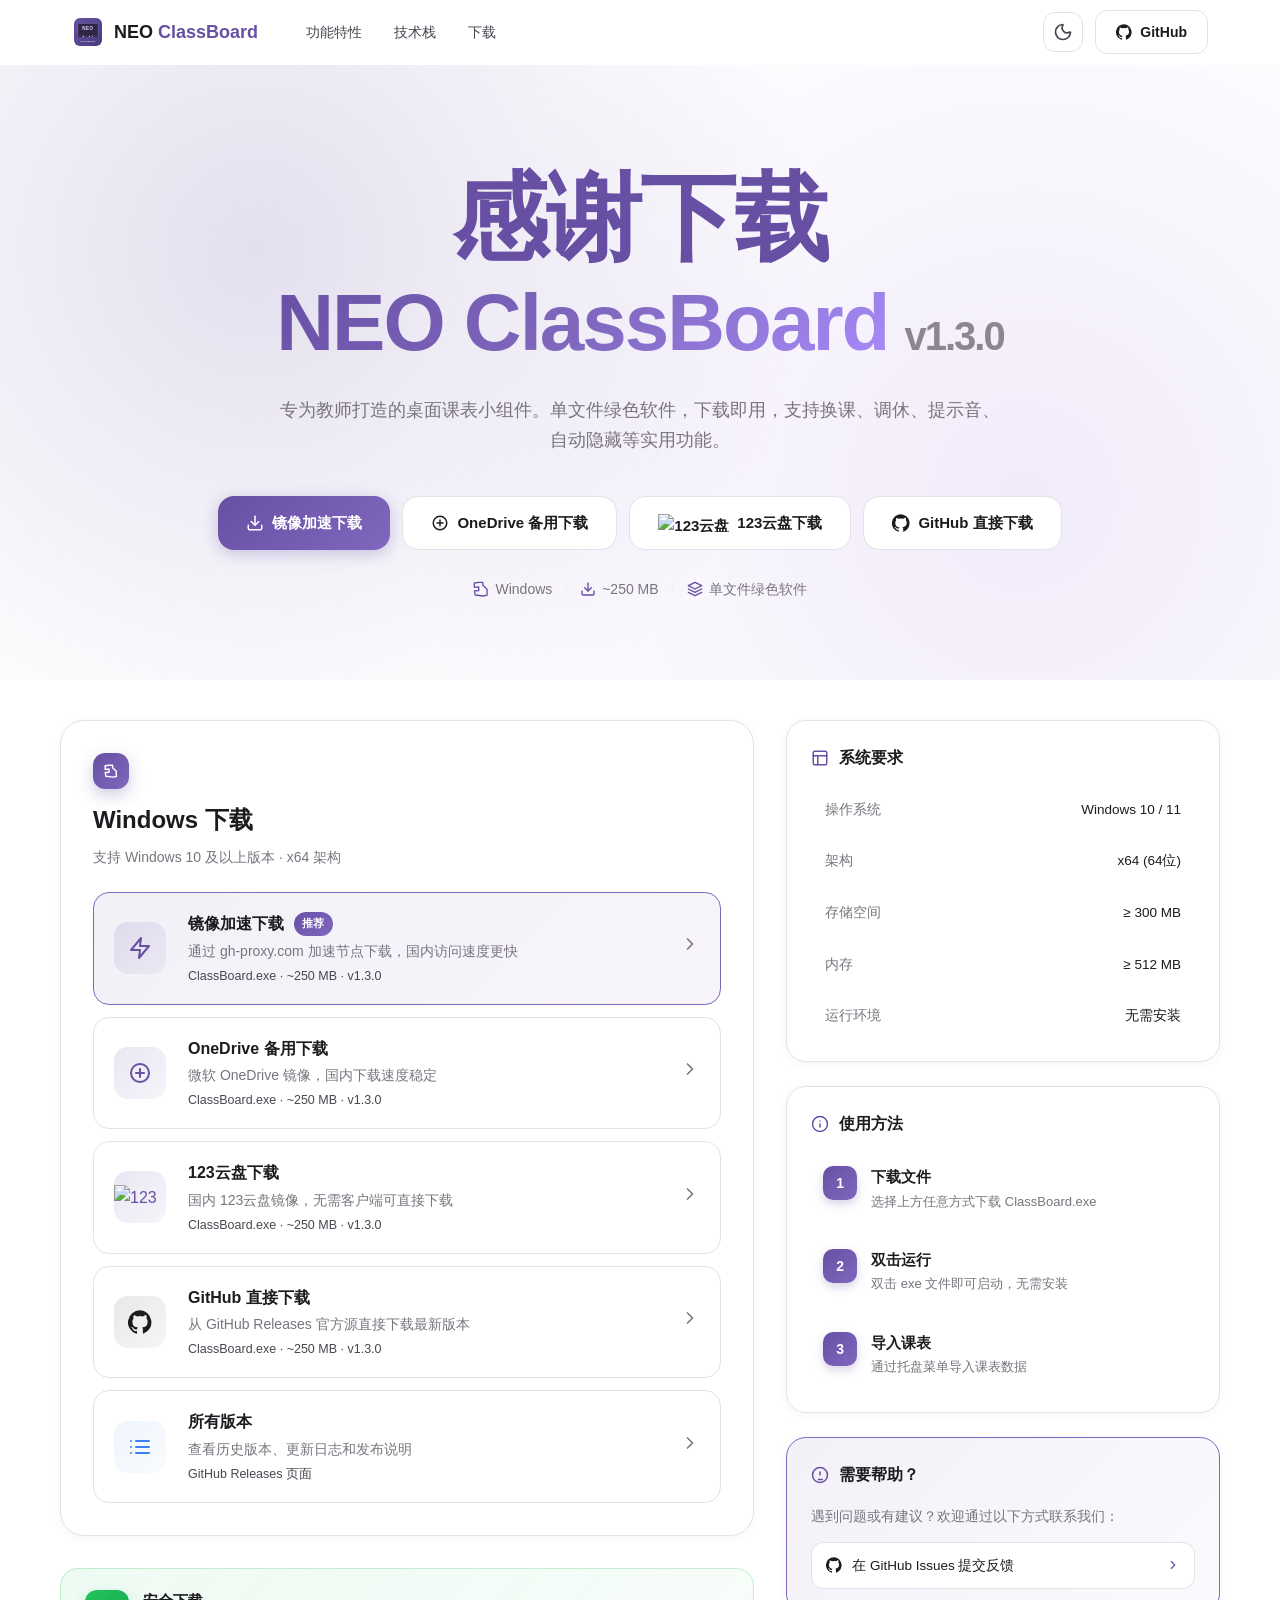
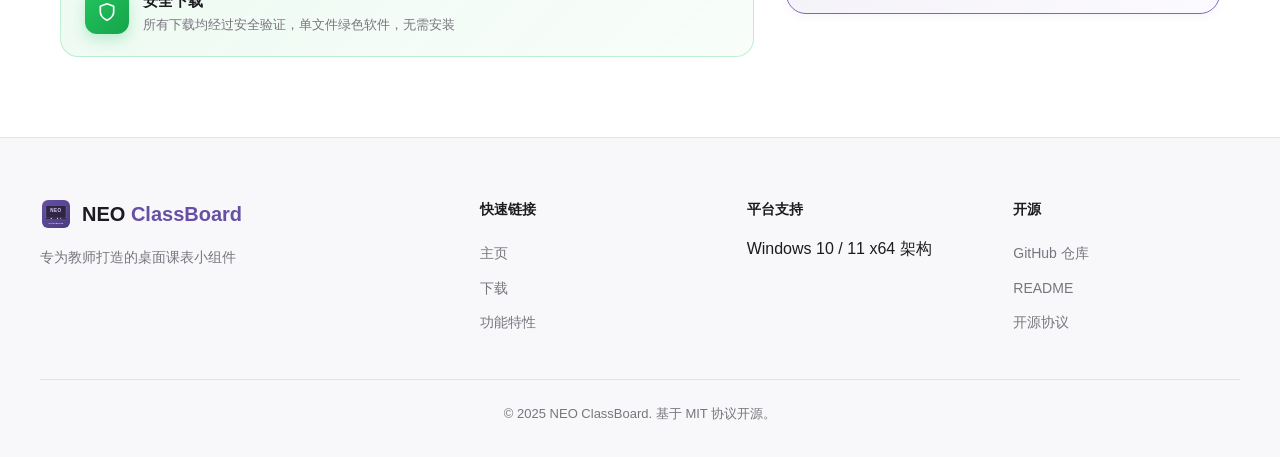
==== download.html @ 0f4b3018 "替换 123云盘图标为官方 SVG logo" ====
<!DOCTYPE html>
<html lang="zh-CN">
<head>
  <meta charset="UTF-8">
  <meta name="viewport" content="width=device-width, initial-scale=1.0">
  <meta name="description" content="下载 NEO ClassBoard - 桌面课表小组件，支持换课、调休、提示音、自动隐藏等实用功能。">
  <meta name="theme-color" content="#6750A4">
  <meta property="og:title" content="下载 | NEO ClassBoard">
  <meta property="og:description" content="下载 NEO ClassBoard 应用程序以在您的设备上使用。">
  <meta property="og:type" content="website">
  <link rel="icon" type="image/svg+xml" href="icons/logo.svg">
  <title>下载 | NEO ClassBoard</title>
  <link rel="stylesheet" href="style.css?v=2">
</head>
<body>
  <nav class="navbar">
    <div class="nav-inner">
      <div class="nav-left">
        <a href="/" class="logo">
          <img src="icons/logo.svg" alt="NEO ClassBoard" class="logo-img">
          <span class="logo-text">NEO <em>ClassBoard</em></span>
        </a>
        <div class="nav-links">
          <a href="index.html#features">功能特性</a>
          <a href="index.html#tech">技术栈</a>
          <a href="download.html">下载</a>
        </div>
      </div>
      <div class="nav-right">
        <button class="theme-toggle" id="themeToggle" aria-label="切换主题">
          <svg class="icon-sun" xmlns="http://www.w3.org/2000/svg" width="20" height="20" viewBox="0 0 24 24" fill="none" stroke="currentColor" stroke-width="2" stroke-linecap="round" stroke-linejoin="round"><circle cx="12" cy="12" r="4"/><path d="M12 2v2"/><path d="M12 20v2"/><path d="m4.93 4.93 1.41 1.41"/><path d="m17.66 17.66 1.41 1.41"/><path d="M2 12h2"/><path d="M20 12h2"/><path d="m6.34 17.66-1.41 1.41"/><path d="m19.07 4.93-1.41 1.41"/></svg>
          <svg class="icon-moon" xmlns="http://www.w3.org/2000/svg" width="20" height="20" viewBox="0 0 24 24" fill="none" stroke="currentColor" stroke-width="2" stroke-linecap="round" stroke-linejoin="round"><path d="M20.985 12.486a9 9 0 1 1-9.473-9.472c.405-.022.617.46.402.803a6 6 0 0 0 8.268 8.268c.344-.215.825-.004.803.401"/></svg>
        </button>
        <a href="https://github.com/mangchenofficial/NEO-ClassBoard" target="_blank" rel="noopener" class="btn btn-ghost">
          <svg xmlns="http://www.w3.org/2000/svg" width="16" height="16" viewBox="0 0 24 24" fill="currentColor"><path d="M12 .3a12 12 0 0 0-3.8 23.4c.6.1.8-.3.8-.6v-2c-3.3.7-4-1.6-4-1.6-.5-1.4-1.3-1.8-1.3-1.8-1.1-.7.1-.7.1-.7 1.2.1 1.8 1.2 1.8 1.2 1.1 1.8 2.8 1.3 3.5 1 .1-.8.4-1.3.8-1.6-2.7-.3-5.5-1.3-5.5-6 0-1.3.5-2.4 1.2-3.2-.1-.3-.5-1.5.1-3.2 0 0 1-.3 3.3 1.2a11.5 11.5 0 0 1 6 0C17.3 4.7 18.3 5 18.3 5c.6 1.7.2 2.9.1 3.2a4.7 4.7 0 0 1 1.2 3.2c0 4.7-2.8 5.7-5.5 6 .4.4.8 1.1.8 2.2v3.3c0 .3.2.7.8.6A12 12 0 0 0 12 .3"/></svg>
          GitHub
        </a>
      </div>
    </div>
  </nav>

  <main class="page-download">
    <section class="dl-hero">
      <div class="dl-hero-bg"></div>
      <div class="dl-hero-inner">
        <div class="dl-hero-content">
          <h1 class="dl-hero-thanks">感谢下载</h1>
          <h2 class="dl-hero-product">
            <span class="dl-hero-gradient">NEO ClassBoard</span>
            <span class="dl-hero-version">v1.3.0</span>
          </h2>
          <p class="dl-hero-desc">
            专为教师打造的桌面课表小组件。单文件绿色软件，下载即用，支持换课、调休、提示音、自动隐藏等实用功能。
          </p>
          <div class="dl-hero-actions">
            <a href="https://gh-proxy.com/https://github.com/mangchenofficial/NEO-ClassBoard/releases/download/1.3.0/ClassBoard.exe" class="btn btn-primary btn-large" target="_blank" rel="noopener">
              <svg xmlns="http://www.w3.org/2000/svg" width="18" height="18" viewBox="0 0 24 24" fill="none" stroke="currentColor" stroke-width="2" stroke-linecap="round" stroke-linejoin="round"><path d="M21 15v4a2 2 0 0 1-2 2H5a2 2 0 0 1-2-2v-4"/><polyline points="7 10 12 15 17 10"/><line x1="12" y1="15" x2="12" y2="3"/></svg>
              镜像加速下载
            </a>
            <a href="https://1drv.ms/u/c/c50448fcd09bd035/IQCQEuSDc5RNTa1l1BJi1Bq-AbKI4pO1eEj8F5KbUaPB8Ow?e=8QtJtm" class="btn btn-ghost btn-large" target="_blank" rel="noopener">
              <svg xmlns="http://www.w3.org/2000/svg" width="18" height="18" viewBox="0 0 24 24" fill="none" stroke="currentColor" stroke-width="2" stroke-linecap="round" stroke-linejoin="round"><path d="M3 12a9 9 0 1 1 18 0 9 9 0 0 1-18 0Z"/><path d="M12 8v8"/><path d="M8 12h8"/></svg>
              OneDrive 备用下载
            </a>
            <a href="https://1816559621.share.123pan.cn/123pan/SQA6Vv-98ZZH" class="btn btn-ghost btn-large" target="_blank" rel="noopener">
              <img src="[data-uri]" alt="123云盘" style="height:18px;">
              123云盘下载
            </a>
            <a href="https://github.com/mangchenofficial/NEO-ClassBoard/releases/download/1.3.0/ClassBoard.exe" class="btn btn-ghost btn-large" target="_blank" rel="noopener">
              <svg xmlns="http://www.w3.org/2000/svg" width="18" height="18" viewBox="0 0 24 24" fill="currentColor"><path d="M12 .3a12 12 0 0 0-3.8 23.4c.6.1.8-.3.8-.6v-2c-3.3.7-4-1.6-4-1.6-.5-1.4-1.3-1.8-1.3-1.8-1.1-.7.1-.7.1-.7 1.2.1 1.8 1.2 1.8 1.2 1.1 1.8 2.8 1.3 3.5 1 .1-.8.4-1.3.8-1.6-2.7-.3-5.5-1.3-5.5-6 0-1.3.5-2.4 1.2-3.2-.1-.3-.5-1.5.1-3.2 0 0 1-.3 3.3 1.2a11.5 11 0 0 1 6 0C17.3 4.7 18.3 5 18.3 5c.6 1.7.2 2.9.1 3.2a4.7 4.7 0 0 1 1.2 3.2c0 4.7-2.8 5.7-5.5 6 .4.4.8 1.1.8 2.2v3.3c0 .3.2.7.8.6A12 12 0 0 0 12 .3"/></svg>
              GitHub 直接下载
            </a>
          </div>
          <div class="dl-hero-meta">
            <div class="dl-meta-item">
              <svg xmlns="http://www.w3.org/2000/svg" width="16" height="16" viewBox="0 0 24 24" fill="none" stroke="currentColor" stroke-width="2" stroke-linecap="round" stroke-linejoin="round"><path d="M14.7 6.3V2h-6l-6.7 1v6.5l6.6-.8v5.6l-6.5.4 1.2 6.3 12.2 1.5 5.6-1.2v-9z"/></svg>
              Windows
            </div>
            <div class="dl-meta-sep">·</div>
            <div class="dl-meta-item">
              <svg xmlns="http://www.w3.org/2000/svg" width="16" height="16" viewBox="0 0 24 24" fill="none" stroke="currentColor" stroke-width="2" stroke-linecap="round" stroke-linejoin="round"><path d="M21 15v4a2 2 0 0 1-2 2H5a2 2 0 0 1-2-2v-4"/><polyline points="7 10 12 15 17 10"/><line x1="12" y1="15" x2="12" y2="3"/></svg>
              ~250 MB
            </div>
            <div class="dl-meta-sep">·</div>
            <div class="dl-meta-item">
              <svg xmlns="http://www.w3.org/2000/svg" width="16" height="16" viewBox="0 0 24 24" fill="none" stroke="currentColor" stroke-width="2" stroke-linecap="round" stroke-linejoin="round"><path d="M12 2 2 7l10 5 10-5-10-5z"/><path d="m2 17 10 5 10-5"/><path d="m2 12 10 5 10-5"/></svg>
              单文件绿色软件
            </div>
          </div>
        </div>
      </div>
    </section>

    <section class="dl-detail">
      <div class="dl-detail-grid">
        <div class="dl-detail-main">
          <div class="dl-download-section">
            <div class="dl-section-header">
              <div class="dl-section-tag">
                <svg xmlns="http://www.w3.org/2000/svg" width="14" height="14" viewBox="0 0 24 24" fill="none" stroke="currentColor" stroke-width="2.5" stroke-linecap="round" stroke-linejoin="round"><path d="M14.7 6.3V2h-6l-6.7 1v6.5l6.6-.8v5.6l-6.5.4 1.2 6.3 12.2 1.5 5.6-1.2v-9z"/></svg>
              </div>
              <h2 class="dl-section-title">Windows 下载</h2>
              <p class="dl-section-sub">支持 Windows 10 及以上版本 · x64 架构</p>
            </div>

            <div class="dl-option-list">
              <a href="https://gh-proxy.com/https://github.com/mangchenofficial/NEO-ClassBoard/releases/download/1.3.0/ClassBoard.exe" class="dl-option dl-option-primary" target="_blank" rel="noopener">
                <div class="dl-option-icon">
                  <svg xmlns="http://www.w3.org/2000/svg" width="24" height="24" viewBox="0 0 24 24" fill="none" stroke="currentColor" stroke-width="2" stroke-linecap="round" stroke-linejoin="round"><path d="M13 2 3 14h9l-1 8 10-12h-9l1-8z"/></svg>
                </div>
                <div class="dl-option-body">
                  <div class="dl-option-title">
                    镜像加速下载
                    <span class="dl-recommend">推荐</span>
                  </div>
                  <div class="dl-option-desc">通过 gh-proxy.com 加速节点下载，国内访问速度更快</div>
                  <div class="dl-option-meta">ClassBoard.exe · ~250 MB · v1.3.0</div>
                </div>
                <div class="dl-option-arrow">
                  <svg xmlns="http://www.w3.org/2000/svg" width="20" height="20" viewBox="0 0 24 24" fill="none" stroke="currentColor" stroke-width="2" stroke-linecap="round" stroke-linejoin="round"><path d="m9 18 6-6-6-6"/></svg>
                </div>
              </a>

              <a href="https://1drv.ms/u/c/c50448fcd09bd035/IQCQEuSDc5RNTa1l1BJi1Bq-AbKI4pO1eEj8F5KbUaPB8Ow?e=8QtJtm" class="dl-option" target="_blank" rel="noopener">
                <div class="dl-option-icon">
                  <svg xmlns="http://www.w3.org/2000/svg" width="24" height="24" viewBox="0 0 24 24" fill="none" stroke="currentColor" stroke-width="2" stroke-linecap="round" stroke-linejoin="round"><path d="M3 12a9 9 0 1 1 18 0 9 9 0 0 1-18 0Z"/><path d="M12 8v8"/><path d="M8 12h8"/></svg>
                </div>
                <div class="dl-option-body">
                  <div class="dl-option-title">OneDrive 备用下载</div>
                  <div class="dl-option-desc">微软 OneDrive 镜像，国内下载速度稳定</div>
                  <div class="dl-option-meta">ClassBoard.exe · ~250 MB · v1.3.0</div>
                </div>
                <div class="dl-option-arrow">
                  <svg xmlns="http://www.w3.org/2000/svg" width="20" height="20" viewBox="0 0 24 24" fill="none" stroke="currentColor" stroke-width="2" stroke-linecap="round" stroke-linejoin="round"><path d="m9 18 6-6-6-6"/></svg>
                </div>
              </a>

              <a href="https://1816559621.share.123pan.cn/123pan/SQA6Vv-98ZZH" class="dl-option" target="_blank" rel="noopener">
                <div class="dl-option-icon">
                  <img src="[data-uri]" alt="123云盘" style="height:24px;">
                </div>
                <div class="dl-option-body">
                  <div class="dl-option-title">123云盘下载</div>
                  <div class="dl-option-desc">国内 123云盘镜像，无需客户端可直接下载</div>
                  <div class="dl-option-meta">ClassBoard.exe · ~250 MB · v1.3.0</div>
                </div>
                <div class="dl-option-arrow">
                  <svg xmlns="http://www.w3.org/2000/svg" width="20" height="20" viewBox="0 0 24 24" fill="none" stroke="currentColor" stroke-width="2" stroke-linecap="round" stroke-linejoin="round"><path d="m9 18 6-6-6-6"/></svg>
                </div>
              </a>

              <a href="https://github.com/mangchenofficial/NEO-ClassBoard/releases/download/1.3.0/ClassBoard.exe" class="dl-option" target="_blank" rel="noopener">
                <div class="dl-option-icon dl-option-icon-github">
                  <svg xmlns="http://www.w3.org/2000/svg" width="24" height="24" viewBox="0 0 24 24" fill="currentColor"><path d="M12 .3a12 12 0 0 0-3.8 23.4c.6.1.8-.3.8-.6v-2c-3.3.7-4-1.6-4-1.6-.5-1.4-1.3-1.8-1.3-1.8-1.1-.7.1-.7.1-.7 1.2.1 1.8 1.2 1.8 1.2 1.1 1.8 2.8 1.3 3.5 1 .1-.8.4-1.3.8-1.6-2.7-.3-5.5-1.3-5.5-6 0-1.3.5-2.4 1.2-3.2-.1-.3-.5-1.5.1-3.2 0 0 1-.3 3.3 1.2a11.5 11.5 0 0 1 6 0C17.3 4.7 18.3 5 18.3 5c.6 1.7.2 2.9.1 3.2a4.7 4.7 0 0 1 1.2 3.2c0 4.7-2.8 5.7-5.5 6 .4.4.8 1.1.8 2.2v3.3c0 .3.2.7.8.6A12 12 0 0 0 12 .3"/></svg>
                </div>
                <div class="dl-option-body">
                  <div class="dl-option-title">GitHub 直接下载</div>
                  <div class="dl-option-desc">从 GitHub Releases 官方源直接下载最新版本</div>
                  <div class="dl-option-meta">ClassBoard.exe · ~250 MB · v1.3.0</div>
                </div>
                <div class="dl-option-arrow">
                  <svg xmlns="http://www.w3.org/2000/svg" width="20" height="20" viewBox="0 0 24 24" fill="none" stroke="currentColor" stroke-width="2" stroke-linecap="round" stroke-linejoin="round"><path d="m9 18 6-6-6-6"/></svg>
                </div>
              </a>

              <a href="https://github.com/mangchenofficial/NEO-ClassBoard/releases" class="dl-option" target="_blank" rel="noopener">
                <div class="dl-option-icon dl-option-icon-list">
                  <svg xmlns="http://www.w3.org/2000/svg" width="24" height="24" viewBox="0 0 24 24" fill="none" stroke="currentColor" stroke-width="2" stroke-linecap="round" stroke-linejoin="round"><line x1="8" x2="21" y1="6" y2="6"/><line x1="8" x2="21" y1="12" y2="12"/><line x1="8" x2="21" y1="18" y2="18"/><line x1="3" x2="3.01" y1="6" y2="6"/><line x1="3" x2="3.01" y1="12" y2="12"/><line x1="3" x2="3.01" y1="18" y2="18"/></svg>
                </div>
                <div class="dl-option-body">
                  <div class="dl-option-title">所有版本</div>
                  <div class="dl-option-desc">查看历史版本、更新日志和发布说明</div>
                  <div class="dl-option-meta">GitHub Releases 页面</div>
                </div>
                <div class="dl-option-arrow">
                  <svg xmlns="http://www.w3.org/2000/svg" width="20" height="20" viewBox="0 0 24 24" fill="none" stroke="currentColor" stroke-width="2" stroke-linecap="round" stroke-linejoin="round"><path d="m9 18 6-6-6-6"/></svg>
                </div>
              </a>
            </div>
          </div>

          <div class="dl-verify-section">
            <div class="dl-verify-card">
              <div class="dl-verify-icon">
                <svg xmlns="http://www.w3.org/2000/svg" width="20" height="20" viewBox="0 0 24 24" fill="none" stroke="currentColor" stroke-width="2" stroke-linecap="round" stroke-linejoin="round"><path d="M12 22s8-4 8-10V5l-8-3-8 3v7c0 6 8 10 8 10z"/></svg>
              </div>
              <div>
                <div class="dl-verify-title">安全下载</div>
                <div class="dl-verify-desc">所有下载均经过安全验证，单文件绿色软件，无需安装</div>
              </div>
            </div>
          </div>
        </div>

        <div class="dl-detail-side">
          <div class="dl-side-card">
            <h3 class="dl-side-title">
              <svg xmlns="http://www.w3.org/2000/svg" width="18" height="18" viewBox="0 0 24 24" fill="none" stroke="currentColor" stroke-width="2" stroke-linecap="round" stroke-linejoin="round"><rect width="18" height="18" x="3" y="3" rx="2"/><path d="M3 9h18"/><path d="M9 21V9"/></svg>
              系统要求
            </h3>
            <div class="dl-req-list">
              <div class="dl-req-item">
                <span class="dl-req-label">操作系统</span>
                <span class="dl-req-value">Windows 10 / 11</span>
              </div>
              <div class="dl-req-item">
                <span class="dl-req-label">架构</span>
                <span class="dl-req-value">x64 (64位)</span>
              </div>
              <div class="dl-req-item">
                <span class="dl-req-label">存储空间</span>
                <span class="dl-req-value">≥ 300 MB</span>
              </div>
              <div class="dl-req-item">
                <span class="dl-req-label">内存</span>
                <span class="dl-req-value">≥ 512 MB</span>
              </div>
              <div class="dl-req-item">
                <span class="dl-req-label">运行环境</span>
                <span class="dl-req-value">无需安装</span>
              </div>
            </div>
          </div>

          <div class="dl-side-card">
            <h3 class="dl-side-title">
              <svg xmlns="http://www.w3.org/2000/svg" width="18" height="18" viewBox="0 0 24 24" fill="none" stroke="currentColor" stroke-width="2" stroke-linecap="round" stroke-linejoin="round"><circle cx="12" cy="12" r="10"/><path d="M12 16v-4"/><path d="M12 8h.01"/></svg>
              使用方法
            </h3>
            <div class="dl-step-list">
              <div class="dl-step-item">
                <div class="dl-step-num">1</div>
                <div>
                  <div class="dl-step-title">下载文件</div>
                  <div class="dl-step-desc">选择上方任意方式下载 ClassBoard.exe</div>
                </div>
              </div>
              <div class="dl-step-item">
                <div class="dl-step-num">2</div>
                <div>
                  <div class="dl-step-title">双击运行</div>
                  <div class="dl-step-desc">双击 exe 文件即可启动，无需安装</div>
                </div>
              </div>
              <div class="dl-step-item">
                <div class="dl-step-num">3</div>
                <div>
                  <div class="dl-step-title">导入课表</div>
                  <div class="dl-step-desc">通过托盘菜单导入课表数据</div>
                </div>
              </div>
            </div>
          </div>

          <div class="dl-side-card dl-side-help">
            <h3 class="dl-side-title">
              <svg xmlns="http://www.w3.org/2000/svg" width="18" height="18" viewBox="0 0 24 24" fill="none" stroke="currentColor" stroke-width="2" stroke-linecap="round" stroke-linejoin="round"><path d="M15 18h-5"/><circle cx="12" cy="12" r="10"/><path d="M12 8v4"/></svg>
              需要帮助？
            </h3>
            <p class="dl-help-desc">遇到问题或有建议？欢迎通过以下方式联系我们：</p>
            <a href="https://github.com/mangchenofficial/NEO-ClassBoard/issues" class="dl-help-link" target="_blank" rel="noopener">
              <svg xmlns="http://www.w3.org/2000/svg" width="16" height="16" viewBox="0 0 24 24" fill="currentColor"><path d="M12 .3a12 12 0 0 0-3.8 23.4c.6.1.8-.3.8-.6v-2c-3.3.7-4-1.6-4-1.6-.5-1.4-1.3-1.8-1.3-1.8-1.1-.7.1-.7.1-.7 1.2.1 1.8 1.2 1.8 1.2 1.1 1.8 2.8 1.3 3.5 1 .1-.8.4-1.3.8-1.6-2.7-.3-5.5-1.3-5.5-6 0-1.3.5-2.4 1.2-3.2-.1-.3-.5-1.5.1-3.2 0 0 1-.3 3.3 1.2a11.5 11.5 0 0 1 6 0C17.3 4.7 18.3 5 18.3 5c.6 1.7.2 2.9.1 3.2a4.7 4.7 0 0 1 1.2 3.2c0 4.7-2.8 5.7-5.5 6 .4.4.8 1.1.8 2.2v3.3c0 .3.2.7.8.6A12 12 0 0 0 12 .3"/></svg>
              在 GitHub Issues 提交反馈
              <svg xmlns="http://www.w3.org/2000/svg" width="14" height="14" viewBox="0 0 24 24" fill="none" stroke="currentColor" stroke-width="2" stroke-linecap="round" stroke-linejoin="round"><path d="m9 18 6-6-6-6"/></svg>
            </a>
          </div>
        </div>
      </div>
    </section>
  </main>

  <footer class="footer">
    <div class="footer-inner">
      <div class="footer-brand">
        <a href="/" class="logo">
          <img src="icons/logo.svg" alt="NEO ClassBoard" class="logo-img">
          <span class="logo-text">NEO <em>ClassBoard</em></span>
        </a>
        <p class="footer-desc">
          专为教师打造的桌面课表小组件
        </p>
      </div>
      <div class="footer-links">
        <div class="footer-col">
          <h4>快速链接</h4>
          <a href="index.html">主页</a>
          <a href="download.html">下载</a>
          <a href="index.html#features">功能特性</a>
        </div>
        <div class="footer-col">
          <h4>平台支持</h4>
          <span>Windows 10 / 11</span>
          <span>x64 架构</span>
        </div>
        <div class="footer-col">
          <h4>开源</h4>
          <a href="https://github.com/mangchenofficial/NEO-ClassBoard" target="_blank" rel="noopener">GitHub 仓库</a>
          <a href="https://github.com/mangchenofficial/NEO-ClassBoard/blob/main/README.md" target="_blank" rel="noopener">README</a>
          <a href="https://github.com/mangchenofficial/NEO-ClassBoard/blob/main/LICENSE" target="_blank" rel="noopener">开源协议</a>
        </div>
      </div>
    </div>
    <div class="footer-bottom">
      <p>&copy; 2025 NEO ClassBoard. 基于 MIT 协议开源。</p>
    </div>
  </footer>

  <script src="script.js?v=2"></script>
</body>
</html>
---- style.css ----
:root {
  --primary: #6750A4;
  --primary-light: #7F67BE;
  --primary-dark: #4A3B7C;
  --primary-50: #F3EDFF;
  --primary-100: #E8DEF8;
  --accent: #D0BCFF;
  --accent-2: #EADDFF;
  --text: #1C1B1F;
  --text-primary: #1C1B1F;
  --text-secondary: #49454F;
  --text-muted: #79747E;
  --bg: #FFFFFF;
  --bg-secondary: #F8F8FA;
  --bg-hover: #F3EDFF;
  --bg-card: #FFFFFF;
  --surface: #FFFFFF;
  --border: #E5E1E6;
  --shadow-sm: 0 2px 8px rgba(103, 80, 164, 0.06);
  --shadow-md: 0 8px 24px rgba(103, 80, 164, 0.1);
  --shadow-lg: 0 16px 48px rgba(103, 80, 164, 0.15);
  --shadow-glow: 0 0 80px rgba(103, 80, 164, 0.3);
  --radius-sm: 8px;
  --radius: 12px;
  --radius-md: 16px;
  --radius-lg: 24px;
  --radius-xl: 32px;
}

[data-theme="dark"] {
  --primary: #D0BCFF;
  --primary-light: #EADDFF;
  --primary-dark: #7F67BE;
  --primary-50: #1C1B1F;
  --primary-100: #2B2930;
  --accent: #7F67BE;
  --accent-2: #4A3B7C;
  --text: #E6E1E5;
  --text-primary: #E6E1E5;
  --text-secondary: #CAC4D0;
  --text-muted: #9994A0;
  --bg: #0B1120;
  --bg-secondary: #111827;
  --bg-hover: #2B2930;
  --bg-card: #1A1720;
  --surface: #1A1720;
  --border: #2B2930;
  --shadow-sm: 0 2px 8px rgba(0, 0, 0, 0.3);
  --shadow-md: 0 8px 24px rgba(0, 0, 0, 0.4);
  --shadow-lg: 0 16px 48px rgba(0, 0, 0, 0.5);
  --shadow-glow: 0 0 80px rgba(208, 188, 255, 0.2);
}

* {
  margin: 0;
  padding: 0;
  box-sizing: border-box;
}

html {
  scroll-behavior: smooth;
}

body {
  font-family: -apple-system, BlinkMacSystemFont, "Segoe UI", "PingFang SC",
    "Hiragino Sans GB", "Microsoft YaHei", "Helvetica Neue", Helvetica, Arial, sans-serif;
  color: var(--text-primary);
  background: var(--bg);
  line-height: 1.6;
  overflow-x: hidden;
  transition: background-color 0.3s ease, color 0.3s ease;
}

a {
  color: inherit;
  text-decoration: none;
  transition: all 0.2s ease;
}

.bg-blur {
  position: fixed;
  border-radius: 50%;
  pointer-events: none;
  z-index: 0;
  filter: blur(120px);
  opacity: 0.3;
}

.bg-blur-1 {
  top: -15%;
  left: -10%;
  width: 40%;
  height: 40%;
  background: linear-gradient(135deg, #6750A4, #D0BCFF);
}

.bg-blur-2 {
  bottom: -10%;
  right: -10%;
  width: 40%;
  height: 40%;
  background: linear-gradient(135deg, #E8DEF8, #7F67BE);
}

.bg-blur-3 {
  top: 30%;
  left: 55%;
  width: 30%;
  height: 30%;
  background: linear-gradient(135deg, #D0BCFF, #4A3B7C);
  opacity: 0.15;
}

[data-theme="dark"] .bg-blur {
  opacity: 0.2;
}

.navbar {
  position: sticky;
  top: 0;
  z-index: 100;
  backdrop-filter: saturate(180%) blur(20px);
  -webkit-backdrop-filter: saturate(180%) blur(20px);
  background: rgba(255, 255, 255, 0.7);
  border-bottom: 1px solid transparent;
  transition: all 0.3s ease;
}

[data-theme="dark"] .navbar {
  background: rgba(11, 17, 32, 0.7);
}

.navbar.scrolled {
  border-bottom-color: var(--border);
  box-shadow: var(--shadow-sm);
}

.nav-inner {
  max-width: 1200px;
  margin: 0 auto;
  padding: 0 32px;
  height: 64px;
  display: flex;
  align-items: center;
  justify-content: space-between;
}

.nav-left {
  display: flex;
  align-items: center;
  gap: 48px;
}

.logo {
  display: flex;
  align-items: center;
  gap: 10px;
  font-weight: 700;
  font-size: 18px;
  color: var(--text-primary);
}

.logo:hover {
  transform: scale(1.02);
}

.logo-img {
  width: 32px;
  height: 32px;
  border-radius: 8px;
}

.logo-text em {
  font-style: normal;
  color: var(--primary);
}

.nav-links {
  display: flex;
  gap: 32px;
}

.nav-links a {
  font-size: 14px;
  font-weight: 500;
  color: var(--text-secondary);
  position: relative;
}

.nav-links a:hover {
  color: var(--primary);
}

.nav-links a::after {
  content: "";
  position: absolute;
  bottom: -4px;
  left: 0;
  width: 0;
  height: 2px;
  background: var(--primary);
  border-radius: 2px;
  transition: width 0.3s ease;
}

.nav-links a:hover::after {
  width: 100%;
}

.nav-right {
  display: flex;
  align-items: center;
  gap: 12px;
}

.theme-toggle,
.nav-github {
  width: 40px;
  height: 40px;
  border-radius: var(--radius);
  border: 1px solid var(--border);
  background: var(--bg-card);
  display: flex;
  align-items: center;
  justify-content: center;
  cursor: pointer;
  color: var(--text-secondary);
  transition: all 0.2s ease;
}

.theme-toggle:hover,
.nav-github:hover {
  background: var(--primary-50);
  border-color: var(--primary);
  color: var(--primary);
  transform: translateY(-2px);
}

.theme-toggle svg {
  display: none;
}

[data-theme="light"] .theme-toggle .icon-moon,
[data-theme="dark"] .theme-toggle .icon-sun,
html:not([data-theme]) .theme-toggle .icon-moon {
  display: block;
}

.btn {
  display: inline-flex;
  align-items: center;
  gap: 8px;
  padding: 10px 20px;
  border-radius: var(--radius);
  font-size: 14px;
  font-weight: 600;
  cursor: pointer;
  border: none;
  transition: all 0.3s ease;
  white-space: nowrap;
}

.btn-primary {
  background: linear-gradient(135deg, var(--primary) 0%, var(--primary-light) 100%);
  color: #fff;
  box-shadow: 0 4px 16px rgba(103, 80, 164, 0.3);
}

.btn-primary:hover {
  transform: translateY(-2px);
  box-shadow: 0 8px 24px rgba(103, 80, 164, 0.4);
}

.btn-ghost {
  background: var(--bg-card);
  color: var(--text-primary);
  border: 1px solid var(--border);
}

.btn-ghost:hover {
  background: var(--primary-50);
  border-color: var(--primary);
  color: var(--primary);
  transform: translateY(-2px);
}

.btn-large {
  padding: 14px 28px;
  font-size: 15px;
  border-radius: var(--radius-md);
}

.btn-xlarge {
  padding: 18px 36px;
  font-size: 16px;
  border-radius: var(--radius-lg);
}

main {
  position: relative;
  z-index: 1;
}

.hero {
  padding: 80px 32px 100px;
  position: relative;
}

.hero-inner {
  max-width: 1200px;
  margin: 0 auto;
  display: grid;
  grid-template-columns: 1.2fr 1fr;
  gap: 60px;
  align-items: center;
}

.hero-badge {
  display: inline-flex;
  align-items: center;
  gap: 8px;
  padding: 8px 16px;
  background: var(--primary-50);
  border: 1px solid var(--primary-100);
  border-radius: 100px;
  font-size: 13px;
  font-weight: 600;
  color: var(--primary);
  margin-bottom: 24px;
}

.hero-badge svg {
  width: 16px;
  height: 16px;
}

.hero-title {
  font-size: 56px;
  font-weight: 800;
  line-height: 1.1;
  letter-spacing: -0.02em;
  margin-bottom: 24px;
  display: flex;
  flex-direction: column;
  gap: 8px;
}

.hero-gradient {
  background: linear-gradient(135deg, var(--primary) 0%, var(--primary-light) 50%, var(--accent) 100%);
  -webkit-background-clip: text;
  background-clip: text;
  -webkit-text-fill-color: transparent;
  color: transparent;
}

.typed-cursor {
  -webkit-text-fill-color: var(--primary);
  color: var(--primary);
  margin-left: 2px;
  animation: blink 1s step-end infinite;
  font-weight: 300;
}

@keyframes blink {
  0%, 50% { opacity: 1; }
  51%, 100% { opacity: 0; }
}

.hero-subtitle {
  font-size: 18px;
  color: var(--text-secondary);
  margin-bottom: 40px;
  max-width: 560px;
  line-height: 1.7;
}

.hero-actions {
  display: flex;
  gap: 16px;
  margin-bottom: 48px;
  flex-wrap: wrap;
}

.hero-stats {
  display: flex;
  align-items: center;
  gap: 24px;
  padding: 24px;
  background: var(--bg-card);
  border: 1px solid var(--border);
  border-radius: var(--radius-lg);
  max-width: fit-content;
  box-shadow: var(--shadow-sm);
}

.stat-item {
  display: flex;
  flex-direction: column;
  gap: 4px;
}

.stat-value {
  font-size: 24px;
  font-weight: 800;
  color: var(--text-primary);
}

.stat-unit {
  font-size: 14px;
  font-weight: 500;
  color: var(--primary);
  margin-left: 4px;
}

.stat-label {
  font-size: 13px;
  color: var(--text-muted);
  font-weight: 500;
}

.stat-divider {
  width: 1px;
  height: 48px;
  background: var(--border);
}

.hero-visual {
  position: relative;
  display: flex;
  justify-content: center;
  align-items: center;
}

.hero-image {
  width: 100%;
  max-width: 640px;
  height: auto;
  border-radius: 24px;
  box-shadow: 0 24px 64px rgba(103, 80, 164, 0.35), 0 8px 24px rgba(103, 80, 164, 0.2);
}

@keyframes float {
  0%, 100% { transform: translateY(0); }
  50% { transform: translateY(-12px); }
}

section {
  padding: 80px 32px;
}

.section-header {
  text-align: center;
  max-width: 720px;
  margin: 0 auto 56px;
}

.section-tag {
  display: inline-block;
  padding: 6px 14px;
  background: var(--primary-50);
  border: 1px solid var(--primary-100);
  border-radius: 100px;
  font-size: 12px;
  font-weight: 700;
  color: var(--primary);
  letter-spacing: 0.1em;
  text-transform: uppercase;
  margin-bottom: 16px;
}

.section-title {
  font-size: 44px;
  font-weight: 800;
  line-height: 1.15;
  letter-spacing: -0.02em;
  margin-bottom: 16px;
}

.text-gradient {
  background: linear-gradient(135deg, var(--primary) 0%, var(--primary-light) 50%, var(--accent) 100%);
  -webkit-background-clip: text;
  background-clip: text;
  -webkit-text-fill-color: transparent;
  color: transparent;
}

.section-desc {
  font-size: 17px;
  color: var(--text-secondary);
  line-height: 1.7;
}

.features {
  background: var(--bg-secondary);
}

.feature-grid {
  max-width: 1200px;
  margin: 0 auto;
  display: grid;
  grid-template-columns: repeat(auto-fit, minmax(280px, 1fr));
  gap: 24px;
}

.feature-card {
  background: var(--bg-card);
  border: 1px solid var(--border);
  border-radius: var(--radius-lg);
  padding: 32px;
  transition: all 0.3s ease;
}

.feature-card:hover {
  transform: translateY(-6px);
  box-shadow: var(--shadow-lg);
  border-color: var(--primary);
}

.feature-icon {
  width: 56px;
  height: 56px;
  border-radius: var(--radius);
  display: flex;
  align-items: center;
  justify-content: center;
  margin-bottom: 20px;
  transition: all 0.3s ease;
}

.feature-card:hover .feature-icon {
  transform: scale(1.1) rotate(-5deg);
}

.feature-icon svg {
  width: 24px;
  height: 24px;
}

.feature-icon-1 { background: linear-gradient(135deg, #E8DEF8, #D0BCFF); color: #6750A4; }
.feature-icon-2 { background: linear-gradient(135deg, #FFE0F3, #FFB4E0); color: #A855F7; }
.feature-icon-3 { background: linear-gradient(135deg, #E0F7FF, #B3E5FF); color: #0891B2; }
.feature-icon-4 { background: linear-gradient(135deg, #FFF4E0, #FFE0B3); color: #F59E0B; }
.feature-icon-5 { background: linear-gradient(135deg, #DCFCE7, #A7F3D0); color: #10B981; }
.feature-icon-6 { background: linear-gradient(135deg, #F3EDFF, #E8DEF8); color: #7F67BE; }
.feature-icon-7 { background: linear-gradient(135deg, #FFE8E0, #FFC4B3); color: #F97316; }
.feature-icon-8 { background: linear-gradient(135deg, #E8F0FF, #B3D4FF); color: #3B82F6; }
.feature-icon-9 { background: linear-gradient(135deg, #F0FDF4, #BBF7D0); color: #22C55E; }

.feature-title {
  font-size: 19px;
  font-weight: 700;
  margin-bottom: 12px;
  color: var(--text-primary);
}

.feature-desc {
  font-size: 15px;
  color: var(--text-secondary);
  line-height: 1.6;
}

.preview-container {
  max-width: 1000px;
  margin: 0 auto;
}

.preview-main {
  max-width: 900px;
  margin: 0 auto;
}

.preview-image {
  display: block;
  width: 100%;
  height: auto;
  border-radius: 28px;
  box-shadow: 0 24px 64px rgba(103, 80, 164, 0.25), 0 8px 24px rgba(103, 80, 164, 0.15);
}

.schedule-widget {
  background: linear-gradient(135deg, var(--primary-50), var(--primary-100));
  border-radius: var(--radius-md);
  padding: 24px;
  border: 1px solid var(--border);
}

.schedule-row {
  display: flex;
  align-items: center;
  gap: 20px;
  padding: 16px;
  background: var(--bg-card);
  border-radius: var(--radius);
  border: 1px solid var(--border);
}

.schedule-row.current {
  border-color: var(--primary);
  box-shadow: 0 4px 12px rgba(103, 80, 164, 0.15);
}

.schedule-time {
  display: flex;
  flex-direction: column;
  gap: 4px;
  min-width: 80px;
  padding-right: 20px;
  border-right: 2px solid var(--border);
}

.schedule-row.current .schedule-time {
  border-right-color: var(--primary);
}

.schedule-label {
  font-size: 11px;
  font-weight: 700;
  color: var(--primary);
  text-transform: uppercase;
  letter-spacing: 0.05em;
}

.schedule-row.next .schedule-label {
  color: var(--text-muted);
}

.schedule-period {
  font-size: 13px;
  font-weight: 600;
  color: var(--text-secondary);
}

.schedule-content {
  flex: 1;
  display: flex;
  flex-direction: column;
  gap: 4px;
}

.schedule-subject {
  font-size: 22px;
  font-weight: 800;
  color: var(--text-primary);
}

.schedule-row.next .schedule-subject {
  font-size: 20px;
  color: var(--text-secondary);
}

.schedule-detail {
  font-size: 14px;
  color: var(--text-muted);
}

.schedule-divider {
  height: 12px;
}

.tech-section {
  background: var(--bg-secondary);
}

.tech-grid {
  max-width: 1000px;
  margin: 0 auto;
  display: grid;
  grid-template-columns: repeat(auto-fit, minmax(200px, 1fr));
  gap: 24px;
}

.tech-card {
  background: var(--bg-card);
  border: 1px solid var(--border);
  border-radius: var(--radius-lg);
  padding: 32px 24px;
  text-align: center;
  transition: all 0.3s ease;
}

.tech-card:hover {
  transform: translateY(-4px);
  box-shadow: var(--shadow-md);
  border-color: var(--primary);
}

.tech-icon {
  width: 72px;
  height: 72px;
  border-radius: var(--radius-md);
  display: flex;
  align-items: center;
  justify-content: center;
  margin: 0 auto 20px;
}

.tech-icon svg {
  width: 36px;
  height: 36px;
}

.tech-icon-python { background: linear-gradient(135deg, #FFF4D6, #FFE08A); color: #F59E0B; }
.tech-icon-qt { background: linear-gradient(135deg, #E8F5E9, #A5D6A7); color: #43A047; }
.tech-icon-md3 { background: linear-gradient(135deg, #E8DEF8, #D0BCFF); color: #6750A4; }
.tech-icon-build { background: linear-gradient(135deg, #E3F2FD, #90CAF9); color: #1E88E5; }

.tech-title {
  font-size: 17px;
  font-weight: 700;
  margin-bottom: 8px;
  color: var(--text-primary);
}

.tech-desc {
  font-size: 14px;
  color: var(--text-muted);
}

.download-hero {
  max-width: 900px;
  margin: 0 auto 48px;
  background: linear-gradient(135deg, var(--primary-50) 0%, var(--primary-100) 100%);
  border: 1px solid var(--border);
  border-radius: var(--radius-xl);
  padding: 48px 40px;
  text-align: center;
}

.download-hero .btn {
  font-size: 18px;
  padding: 16px 36px;
}

.download-meta {
  margin-top: 20px;
  font-size: 14px;
  color: var(--text-muted);
  display: flex;
  justify-content: center;
  align-items: center;
  gap: 8px;
  flex-wrap: wrap;
}

.dot-sep {
  color: var(--border);
}

.download-alt {
  margin-top: 16px;
  font-size: 14px;
}

.download-alt a {
  color: var(--primary);
  text-decoration: none;
  transition: opacity 0.2s ease;
}

.download-alt a:hover {
  opacity: 0.75;
}

.download-grid {
  max-width: 1000px;
  margin: 0 auto 48px;
  display: grid;
  grid-template-columns: repeat(auto-fit, minmax(250px, 1fr));
  gap: 24px;
}

.download-card {
  position: relative;
  background: var(--bg-card);
  border: 1px solid var(--border);
  border-radius: var(--radius-lg);
  padding: 32px;
  transition: all 0.3s ease;
}

.download-card:hover {
  transform: translateY(-4px);
  box-shadow: var(--shadow-md);
  border-color: var(--primary);
}

.download-step {
  position: absolute;
  top: 20px;
  right: 20px;
  width: 32px;
  height: 32px;
  border-radius: 50%;
  background: var(--primary-50);
  color: var(--primary);
  font-size: 14px;
  font-weight: 800;
  display: flex;
  align-items: center;
  justify-content: center;
}

.download-icon {
  width: 56px;
  height: 56px;
  border-radius: var(--radius);
  display: flex;
  align-items: center;
  justify-content: center;
  margin-bottom: 20px;
}

.download-icon svg {
  width: 28px;
  height: 28px;
}

.download-icon-1 { background: linear-gradient(135deg, #E8DEF8, #D0BCFF); color: #6750A4; }
.download-icon-2 { background: linear-gradient(135deg, #DCFCE7, #A7F3D0); color: #10B981; }
.download-icon-3 { background: linear-gradient(135deg, #E3F2FD, #90CAF9); color: #1E88E5; }

.download-title {
  font-size: 18px;
  font-weight: 700;
  margin-bottom: 8px;
  color: var(--text-primary);
}

.download-desc {
  font-size: 14px;
  color: var(--text-secondary);
  line-height: 1.6;
}

.download-actions {
  display: flex;
  justify-content: center;
  gap: 16px;
  flex-wrap: wrap;
}

.footer {
  background: var(--bg-secondary);
  border-top: 1px solid var(--border);
  padding: 60px 32px 32px;
  position: relative;
  z-index: 1;
}

.footer-inner {
  max-width: 1200px;
  margin: 0 auto;
  display: grid;
  grid-template-columns: 1fr 2fr;
  gap: 60px;
  padding-bottom: 40px;
  border-bottom: 1px solid var(--border);
}

.footer-brand {
  max-width: 320px;
}

.footer-brand .logo {
  margin-bottom: 16px;
  font-size: 20px;
}

.footer-desc {
  font-size: 14px;
  color: var(--text-muted);
  line-height: 1.7;
}

.footer-links {
  display: grid;
  grid-template-columns: repeat(3, 1fr);
  gap: 40px;
}

.footer-col h4 {
  font-size: 14px;
  font-weight: 700;
  margin-bottom: 16px;
  color: var(--text-primary);
}

.footer-col a {
  display: block;
  font-size: 14px;
  color: var(--text-muted);
  padding: 6px 0;
}

.footer-col a:hover {
  color: var(--primary);
  transform: translateX(4px);
}

.footer-bottom {
  max-width: 1200px;
  margin: 0 auto;
  padding-top: 24px;
  text-align: center;
  font-size: 13px;
  color: var(--text-muted);
}

/* ============== Download Page (New) ============== */

.page-download {
  width: 100%;
}

.dl-hero {
  position: relative;
  padding: 100px 20px 80px;
  overflow: hidden;
}

.dl-hero-bg {
  position: absolute;
  top: 0;
  left: 0;
  right: 0;
  bottom: 0;
  background:
    radial-gradient(circle at 20% 30%, rgba(103, 80, 164, 0.18), transparent 50%),
    radial-gradient(circle at 80% 70%, rgba(160, 120, 220, 0.15), transparent 55%);
  z-index: 0;
}

.dl-hero-inner {
  position: relative;
  z-index: 1;
  max-width: 1000px;
  margin: 0 auto;
  display: block;
  text-align: center;
}

.dl-hero-welcome {
  display: inline-flex;
  align-items: center;
  gap: 8px;
  padding: 8px 18px;
  border-radius: 100px;
  background: var(--surface);
  border: 1px solid var(--border);
  font-size: 14px;
  color: var(--text-secondary);
  margin-bottom: 24px;
}

.dl-hero-welcome svg {
  color: #ef4444;
}

.dl-hero-thanks {
  font-size: clamp(48px, 8vw, 96px);
  font-weight: 700;
  line-height: 1.1;
  margin: 0 0 8px;
  letter-spacing: -2px;
  color: var(--primary);
}

.dl-hero-product {
  font-size: clamp(40px, 6.5vw, 80px);
  font-weight: 700;
  line-height: 1.1;
  margin: 0 0 28px;
  letter-spacing: -2px;
  display: flex;
  align-items: baseline;
  justify-content: center;
  gap: 16px;
  flex-wrap: wrap;
}

.dl-hero-version {
  font-size: clamp(24px, 3.5vw, 40px);
  font-weight: 600;
  color: var(--text-muted);
  opacity: 0.85;
}

.dl-hero-title {
  font-size: clamp(36px, 5vw, 56px);
  font-weight: 700;
  line-height: 1.15;
  margin: 0 0 18px;
  letter-spacing: -1px;
  color: var(--text);
}

.dl-hero-gradient {
  background: linear-gradient(135deg, var(--primary) 0%, var(--primary-light) 50%, #a78bfa 100%);
  -webkit-background-clip: text;
  -webkit-text-fill-color: transparent;
  background-clip: text;
}

.dl-hero-desc {
  font-size: 18px;
  line-height: 1.7;
  color: var(--text-muted);
  margin: 0 auto 40px;
  max-width: 720px;
}

.dl-hero-actions {
  display: flex;
  gap: 12px;
  flex-wrap: wrap;
  margin-bottom: 28px;
  justify-content: center;
}

.dl-hero-actions .btn {
  gap: 8px;
}

.dl-hero-meta {
  display: flex;
  align-items: center;
  gap: 12px;
  flex-wrap: wrap;
  font-size: 14px;
  color: var(--text-secondary);
  justify-content: center;
}

.dl-meta-item {
  display: inline-flex;
  align-items: center;
  gap: 6px;
  color: var(--text-muted);
}

.dl-meta-item svg {
  color: var(--primary);
}

.dl-meta-sep {
  color: var(--border);
}

/* Detail Section */

.dl-detail {
  max-width: 1200px;
  margin: 0 auto;
  padding: 40px 20px 80px;
}

.dl-detail-grid {
  display: grid;
  grid-template-columns: 1.6fr 1fr;
  gap: 32px;
}

.dl-detail-main,
.dl-detail-side {
  display: flex;
  flex-direction: column;
  gap: 24px;
}

.dl-download-section {
  background: var(--surface);
  border: 1px solid var(--border);
  border-radius: 24px;
  padding: 32px;
  box-shadow: var(--shadow-sm);
}

.dl-section-header {
  margin-bottom: 24px;
}

.dl-section-tag {
  display: inline-flex;
  align-items: center;
  justify-content: center;
  width: 36px;
  height: 36px;
  background: linear-gradient(135deg, var(--primary), var(--primary-light));
  border-radius: 12px;
  color: #fff;
  margin-bottom: 12px;
  box-shadow: 0 6px 16px rgba(103, 80, 164, 0.3);
}

.dl-section-title {
  font-size: 24px;
  font-weight: 700;
  margin: 0 0 6px;
  color: var(--text);
}

.dl-section-sub {
  font-size: 14px;
  color: var(--text-muted);
  margin: 0;
}

.dl-option-list {
  display: flex;
  flex-direction: column;
  gap: 12px;
}

.dl-option {
  display: grid;
  grid-template-columns: 56px 1fr auto;
  align-items: center;
  gap: 18px;
  padding: 18px 20px;
  border: 1px solid var(--border);
  border-radius: 16px;
  background: var(--bg);
  text-decoration: none;
  transition: all 0.22s ease;
  color: inherit;
}

.dl-option:hover {
  border-color: var(--primary);
  box-shadow: 0 8px 24px rgba(103, 80, 164, 0.14);
  transform: translateY(-2px);
}

.dl-option-primary {
  background: linear-gradient(135deg, rgba(103, 80, 164, 0.08), rgba(160, 120, 220, 0.08));
  border-color: var(--primary-light);
}

.dl-option-primary:hover {
  background: linear-gradient(135deg, rgba(103, 80, 164, 0.12), rgba(160, 120, 220, 0.14));
  border-color: var(--primary);
}

.dl-option-icon {
  width: 52px;
  height: 52px;
  display: flex;
  align-items: center;
  justify-content: center;
  background: linear-gradient(135deg, rgba(103, 80, 164, 0.14), rgba(103, 80, 164, 0.06));
  border-radius: 14px;
  color: var(--primary);
}

.dl-option-icon-github {
  background: linear-gradient(135deg, rgba(30, 30, 30, 0.1), rgba(30, 30, 30, 0.04));
  color: var(--text);
}

.dl-option-icon-list {
  background: linear-gradient(135deg, rgba(120, 180, 230, 0.12), rgba(120, 180, 230, 0.05));
  color: #3b82f6;
}

.dl-option-title {
  font-size: 16px;
  font-weight: 600;
  color: var(--text);
  margin-bottom: 4px;
  display: flex;
  align-items: center;
  gap: 10px;
}

.dl-recommend {
  font-size: 11px;
  font-weight: 600;
  padding: 3px 8px;
  background: linear-gradient(135deg, var(--primary), var(--primary-light));
  color: #fff;
  border-radius: 100px;
  letter-spacing: 0.3px;
}

.dl-option-desc {
  font-size: 14px;
  color: var(--text-muted);
  margin-bottom: 4px;
  line-height: 1.5;
}

.dl-option-meta {
  font-size: 12.5px;
  color: var(--text-secondary);
  margin: 0;
}

.dl-option-arrow {
  color: var(--text-muted);
  transition: transform 0.2s ease, color 0.2s ease;
}

.dl-option:hover .dl-option-arrow {
  color: var(--primary);
  transform: translateX(4px);
}

.dl-verify-section {
  margin-top: 8px;
}

.dl-verify-card {
  display: flex;
  align-items: center;
  gap: 14px;
  padding: 20px 24px;
  background: linear-gradient(135deg, rgba(34, 197, 94, 0.08), rgba(34, 197, 94, 0.03));
  border: 1px solid rgba(34, 197, 94, 0.25);
  border-radius: 18px;
}

.dl-verify-icon {
  width: 44px;
  height: 44px;
  display: flex;
  align-items: center;
  justify-content: center;
  background: linear-gradient(135deg, #22c55e, #16a34a);
  border-radius: 12px;
  color: #fff;
  flex-shrink: 0;
  box-shadow: 0 6px 14px rgba(34, 197, 94, 0.25);
}

.dl-verify-title {
  font-size: 15px;
  font-weight: 600;
  color: var(--text);
  margin-bottom: 2px;
}

.dl-verify-desc {
  font-size: 13px;
  color: var(--text-muted);
}

/* Side Cards */

.dl-side-card {
  background: var(--surface);
  border: 1px solid var(--border);
  border-radius: 20px;
  padding: 24px;
  box-shadow: var(--shadow-sm);
}

.dl-side-title {
  display: flex;
  align-items: center;
  gap: 10px;
  font-size: 16px;
  font-weight: 600;
  color: var(--text);
  margin: 0 0 18px;
}

.dl-side-title svg {
  color: var(--primary);
}

.dl-req-list {
  display: flex;
  flex-direction: column;
  gap: 10px;
}

.dl-req-item {
  display: flex;
  justify-content: space-between;
  align-items: center;
  padding: 10px 14px;
  background: var(--bg);
  border-radius: 10px;
  font-size: 13.5px;
}

.dl-req-label {
  color: var(--text-muted);
}

.dl-req-value {
  color: var(--text);
  font-weight: 500;
}

/* Steps */

.dl-step-list {
  display: flex;
  flex-direction: column;
  gap: 14px;
}

.dl-step-item {
  display: grid;
  grid-template-columns: 34px 1fr;
  gap: 14px;
  align-items: start;
  padding: 12px;
  border-radius: 12px;
  transition: background 0.2s ease;
}

.dl-step-item:hover {
  background: var(--bg-hover);
}

.dl-step-num {
  width: 34px;
  height: 34px;
  display: flex;
  align-items: center;
  justify-content: center;
  background: linear-gradient(135deg, var(--primary), var(--primary-light));
  color: #fff;
  font-weight: 700;
  font-size: 14px;
  border-radius: 10px;
  box-shadow: 0 4px 10px rgba(103, 80, 164, 0.25);
  flex-shrink: 0;
}

.dl-step-title {
  font-size: 14.5px;
  font-weight: 600;
  color: var(--text);
  margin-bottom: 2px;
}

.dl-step-desc {
  font-size: 13px;
  color: var(--text-muted);
  line-height: 1.5;
}

/* Help Card */

.dl-side-help {
  background: linear-gradient(135deg, rgba(103, 80, 164, 0.08), rgba(160, 120, 220, 0.04));
  border-color: var(--primary-light);
}

.dl-help-desc {
  font-size: 13.5px;
  color: var(--text-muted);
  margin: 0 0 14px;
  line-height: 1.6;
}

.dl-help-link {
  display: flex;
  align-items: center;
  gap: 10px;
  padding: 12px 14px;
  background: var(--bg);
  border: 1px solid var(--border);
  border-radius: 12px;
  text-decoration: none;
  font-size: 13.5px;
  font-weight: 500;
  color: var(--text);
  transition: all 0.2s ease;
}

.dl-help-link:hover {
  border-color: var(--primary);
  background: var(--bg-hover);
  transform: translateY(-1px);
  box-shadow: 0 6px 14px rgba(103, 80, 164, 0.12);
}

.dl-help-link svg:first-child {
  color: var(--text);
  flex-shrink: 0;
}

.dl-help-link svg:last-child {
  margin-left: auto;
  color: var(--primary);
  transition: transform 0.2s ease;
}

.dl-help-link:hover svg:last-child {
  transform: translateX(4px);
}

/* Responsive */

@media (max-width: 968px) {
  .dl-hero {
    padding: 60px 20px 40px;
  }

  .dl-hero-inner {
    grid-template-columns: 1fr;
    text-align: center;
    gap: 48px;
  }

  .dl-hero-desc {
    margin-left: auto;
    margin-right: auto;
  }

  .dl-hero-actions {
    justify-content: center;
  }

  .dl-hero-meta {
    justify-content: center;
  }

  .dl-detail-grid {
    grid-template-columns: 1fr;
    gap: 24px;
  }

  .dl-download-section {
    padding: 24px;
  }
}

@media (max-width: 640px) {
  .dl-hero {
    padding: 40px 16px 32px;
  }

  .dl-detail {
    padding: 24px 16px 60px;
  }

  .dl-hero-actions {
    flex-direction: column;
    align-items: stretch;
  }

  .dl-hero-actions .btn {
    width: 100%;
    justify-content: center;
  }

  .dl-option {
    grid-template-columns: 1fr;
    gap: 14px;
    text-align: center;
    padding: 18px 16px;
  }

  .dl-option-icon {
    margin: 0 auto;
  }

  .dl-option-arrow {
    display: none;
  }

  .dl-option-title {
    justify-content: center;
  }

  .dl-verify-card {
    flex-direction: column;
    text-align: center;
    padding: 18px;
  }

  .dl-card-float {
    padding: 20px;
    max-width: 300px;
  }

  .dl-download-section {
    padding: 20px 16px;
  }

  .dl-section-title {
    font-size: 20px;
  }

  .dl-req-item {
    flex-direction: column;
    gap: 2px;
    align-items: flex-start;
  }
}

@media (max-width: 968px) {
  .nav-links {
    display: none;
  }

  .hero {
    padding: 60px 20px 80px;
  }

  .hero-inner {
    grid-template-columns: 1fr;
    gap: 60px;
    text-align: center;
  }

  .hero-content {
    display: flex;
    flex-direction: column;
    align-items: center;
  }

  .hero-badge {
    margin-bottom: 20px;
  }

  .hero-title {
    font-size: 40px;
  }

  .hero-subtitle {
    margin: 0 auto 32px;
  }

  .hero-actions {
    justify-content: center;
  }

  .hero-stats {
    margin: 0 auto;
    flex-wrap: wrap;
    justify-content: center;
  }

  .floating-card-1 {
    left: 0;
  }

  .floating-card-2 {
    right: 0;
  }

  section {
    padding: 60px 20px;
  }

  .section-title {
    font-size: 32px;
  }

  .footer-inner {
    grid-template-columns: 1fr;
    gap: 40px;
  }

  .footer-links {
    grid-template-columns: repeat(3, 1fr);
    gap: 32px;
  }

  .nav-inner {
    padding: 0 20px;
  }
}

@media (max-width: 640px) {
  .hero-title {
    font-size: 32px;
  }

  .hero-subtitle {
    font-size: 16px;
  }

  .section-title {
    font-size: 28px;
  }

  .hero-stats {
    padding: 16px;
    gap: 16px;
  }

  .stat-value {
    font-size: 20px;
  }

  .stat-divider {
    display: none;
  }

  .footer-links {
    grid-template-columns: 1fr;
    gap: 24px;
  }

  .btn-xlarge {
    padding: 16px 24px;
    font-size: 15px;
    width: 100%;
    justify-content: center;
  }

  .download-actions {
    flex-direction: column;
  }

  .preview-main {
    padding: 32px 20px;
  }

  .window-body {
    padding: 20px;
  }

  .schedule-row {
    flex-direction: column;
    gap: 12px;
    align-items: flex-start;
  }

  .schedule-time {
    border-right: none;
    border-bottom: 2px solid var(--border);
    padding-right: 0;
    padding-bottom: 12px;
    min-width: auto;
    width: 100%;
  }
}

.animate-fade-in {
  animation: fadeInUp 0.8s ease-out forwards;
  opacity: 0;
}

@keyframes fadeInUp {
  from {
    opacity: 0;
    transform: translateY(30px);
  }
  to {
    opacity: 1;
    transform: translateY(0);
  }
}
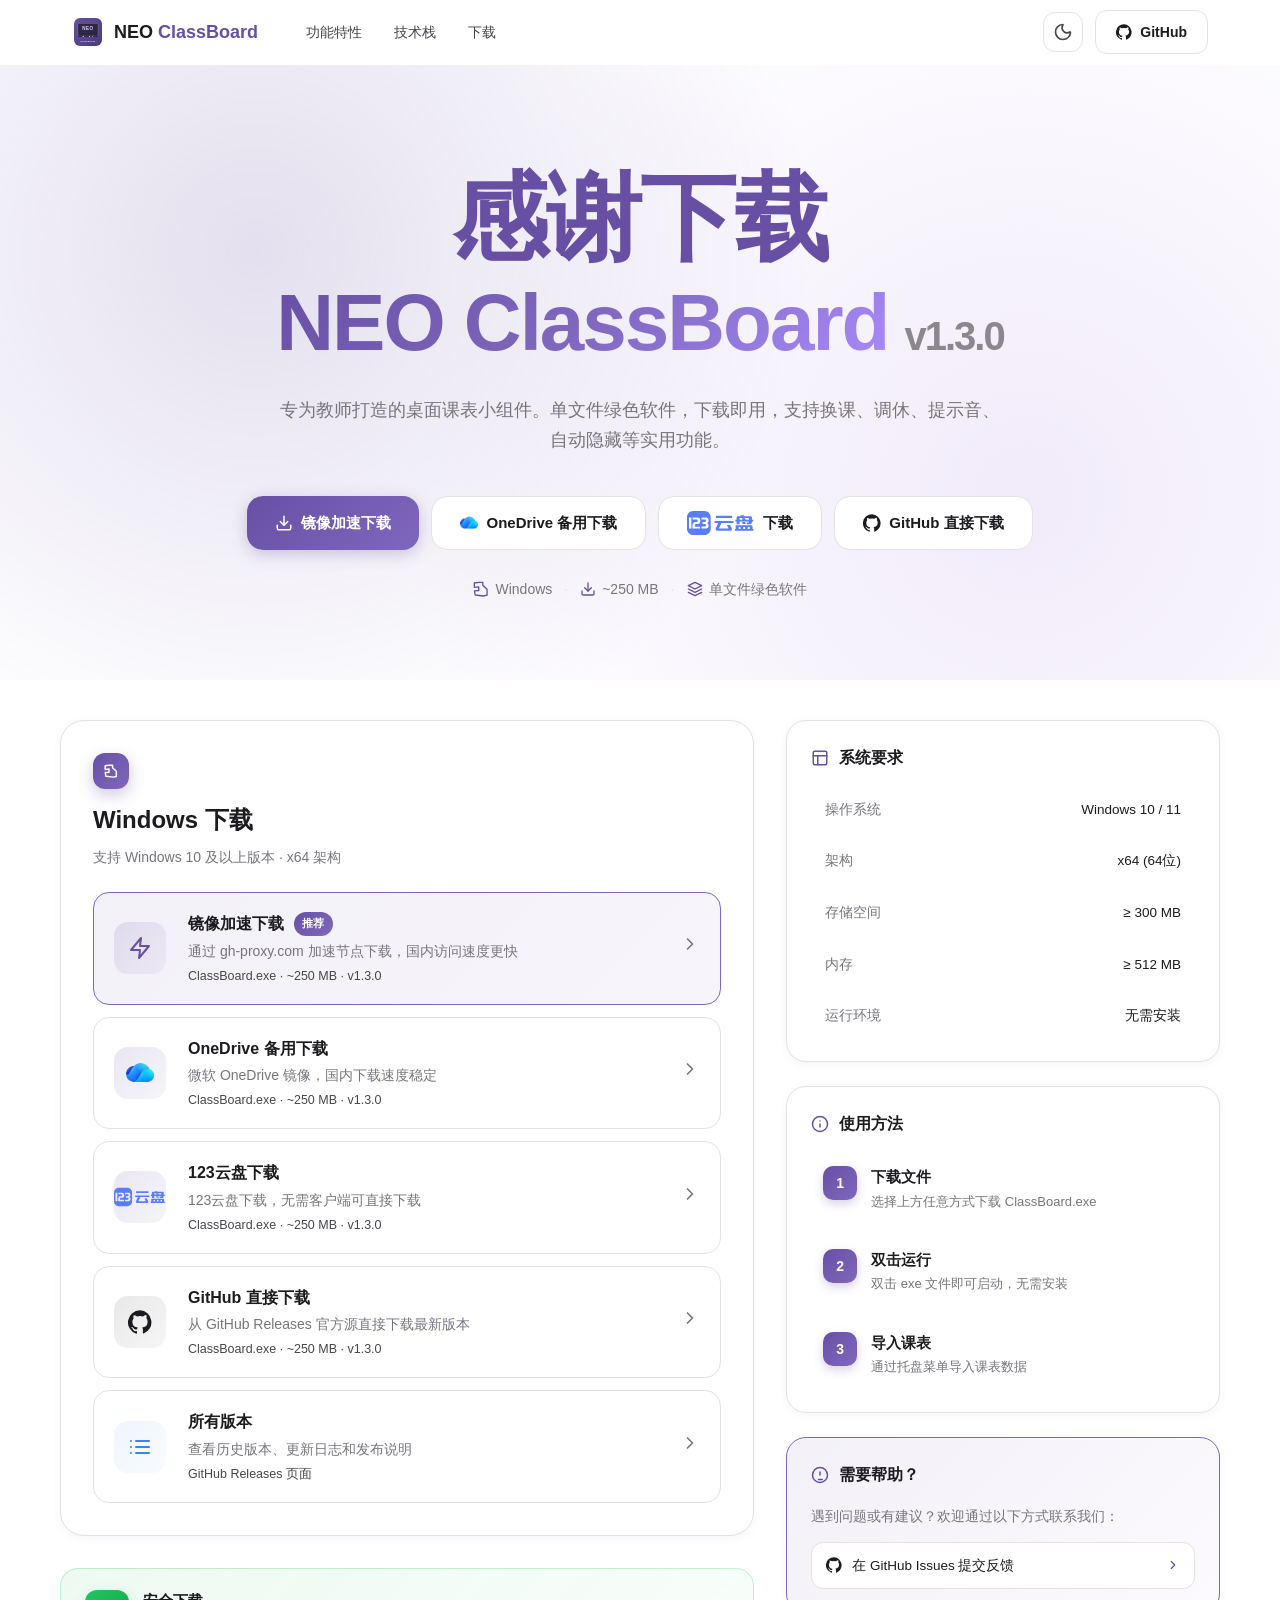
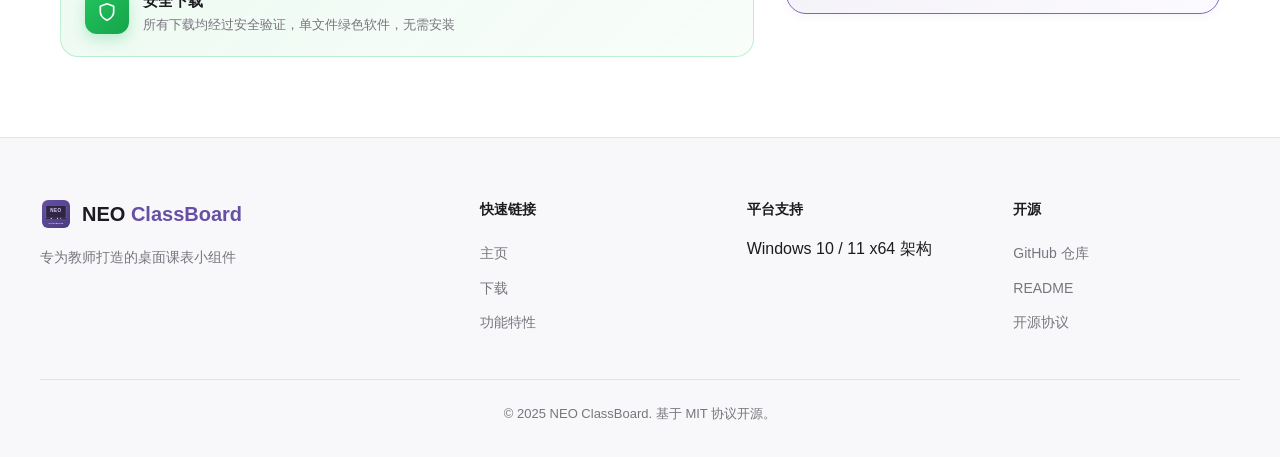
==== commit 85b3eab1: "添加 OneDrive 图片图标；调整 123云盘文案" ====
--- a/download.html
+++ b/download.html
@@ -58,12 +58,12 @@
               镜像加速下载
             </a>
             <a href="https://1drv.ms/u/c/c50448fcd09bd035/IQCQEuSDc5RNTa1l1BJi1Bq-AbKI4pO1eEj8F5KbUaPB8Ow?e=8QtJtm" class="btn btn-ghost btn-large" target="_blank" rel="noopener">
-              <svg xmlns="http://www.w3.org/2000/svg" width="18" height="18" viewBox="0 0 24 24" fill="none" stroke="currentColor" stroke-width="2" stroke-linecap="round" stroke-linejoin="round"><path d="M3 12a9 9 0 1 1 18 0 9 9 0 0 1-18 0Z"/><path d="M12 8v8"/><path d="M8 12h8"/></svg>
+              <img src="onedrive.png" alt="OneDrive" style="height:18px;vertical-align:middle;">
               OneDrive 备用下载
             </a>
             <a href="https://1816559621.share.123pan.cn/123pan/SQA6Vv-98ZZH" class="btn btn-ghost btn-large" target="_blank" rel="noopener">
-              <img src="[data-uri]" alt="123云盘" style="height:18px;">
-              123云盘下载
+              <svg width="68" height="24" viewBox="0 0 102 36" fill="none" xmlns="http://www.w3.org/2000/svg"><path fill-rule="evenodd" clip-rule="evenodd" d="M9.421 0h16.701c5.208 0 9.421 4.268 9.421 9.542v16.916c0 5.274-4.213 9.542-9.42 9.542H9.42C4.214 36 0 31.732 0 26.458V9.542C0 4.268 4.214 0 9.421 0ZM6.535 9.586H2.98v16.829h3.554V9.585Zm5.241 12.361c.018-.876.155-1.449.42-1.718.197-.268.505-.45.908-.555.394-.104.411-.095 1.242-.104h.942c1.73 0 2.133-.26 2.998-.78.582-.356.942-.946 1.276-1.7.334-.747.496-1.614.496-2.586 0-.79-.137-1.527-.402-2.203-.266-.686-.651-1.223-1.148-1.631-.83-.72-1.524-1.084-4.436-1.084H8.505v3.001h4.822c.933 0 1.601.13 2.02.382.549.355.823.91.823 1.665 0 .694-.3 1.215-.9 1.562-.385.216-.727.33-1.644.33h-.573c-1.131 0-1.405.077-1.936.225-.531.147-1.02.442-1.473.885-.96.989-1.43 2.429-1.396 4.311v4.468h11.374v-2.976h-7.863v-1.492h.017Zm14.338 4.468c1.242 0 2.175-.061 2.8-.191.626-.13 1.2-.365 1.73-.72 1.2-.772 1.79-1.96 1.79-3.557 0-1.735-.736-3.088-2.218-4.06 1.482-.876 2.218-2.09 2.218-3.66 0-.911-.17-1.796-.668-2.594-.496-.859-1.259-1.405-2.124-1.726a4.179 4.179 0 0 0-1.01-.252c-.309-.035-1.01-.06-2.107-.078H21.78v3.001h4.128c.582 0 .994.018 1.233.061.24.043.454.13.634.269.497.338.745.876.745 1.613 0 .677-.188 1.171-.573 1.492-.317.27-.994.408-2.039.408h-2.552v2.976h2.552c.865 0 1.473.104 1.816.303.548.321.822.902.822 1.744 0 .694-.214 1.214-.65 1.561-.352.287-1.012.425-1.996.425H21.77v2.976h4.343v.009ZM72.586 15.935h1.798l-.017 4.077h4.462l.026-4.085h14.02v.485c0 .191-.068.373-.197.52a.82.82 0 0 1-.548.2h-2.655v2.872h4.9c.453 0 .847-.087 1.19-.26.368-.174.685-.4.968-.686.256-.243.48-.564.676-.98.146-.33.223-.729.223-1.206v-.945h2.081V13.22h-2.081V9.715c0-.798-.197-1.934-2.253-1.934h-9.883l-.009-1.275h-4.993l-.017 1.275h-3.871c-1.123 0-2.022.92-2.022 2.047v3.4h-1.798v2.707ZM83.24 13.23h-4.385v-2.646h13.078c.386 0 .634.07.754.2s.18.355.18.685v1.76h-5.088l-.856-2.246h-4.505l.822 2.247ZM72.02 29.563h27.604v-2.706H98.34v-2.67c0-1.567.001-2.969-2.51-2.969H73.048v5.639H72.02v2.706Zm8.248-2.706h-2.706v-2.932h2.706v2.932Zm4.085-2.941h2.861v2.932h-2.86v-2.932Zm6.904 2.932v-2.932l2.843.017-.008 2.915h-2.835Z" fill="#597DFC"/><path d="M87.009 16.517h-4.505l1.164 3.131h4.471l-1.13-3.131ZM41.376 18.173h5.567l-3.828 8.085c-.737 1.553.385 3.357 2.09 3.357h19.904c1.713 0 2.843-1.804 2.098-3.365l-2.552-5.361h-4.702l2.252 5.37H47.877l3.828-8.086h17.832v-3.357H41.376v3.357ZM67.635 6.957H43.27v3.357h24.365V6.957Z" fill="#597DFC"/></svg>
+              下载
             </a>
             <a href="https://github.com/mangchenofficial/NEO-ClassBoard/releases/download/1.3.0/ClassBoard.exe" class="btn btn-ghost btn-large" target="_blank" rel="noopener">
               <svg xmlns="http://www.w3.org/2000/svg" width="18" height="18" viewBox="0 0 24 24" fill="currentColor"><path d="M12 .3a12 12 0 0 0-3.8 23.4c.6.1.8-.3.8-.6v-2c-3.3.7-4-1.6-4-1.6-.5-1.4-1.3-1.8-1.3-1.8-1.1-.7.1-.7.1-.7 1.2.1 1.8 1.2 1.8 1.2 1.1 1.8 2.8 1.3 3.5 1 .1-.8.4-1.3.8-1.6-2.7-.3-5.5-1.3-5.5-6 0-1.3.5-2.4 1.2-3.2-.1-.3-.5-1.5.1-3.2 0 0 1-.3 3.3 1.2a11.5 11 0 0 1 6 0C17.3 4.7 18.3 5 18.3 5c.6 1.7.2 2.9.1 3.2a4.7 4.7 0 0 1 1.2 3.2c0 4.7-2.8 5.7-5.5 6 .4.4.8 1.1.8 2.2v3.3c0 .3.2.7.8.6A12 12 0 0 0 12 .3"/></svg>
@@ -122,7 +122,7 @@
 
               <a href="https://1drv.ms/u/c/c50448fcd09bd035/IQCQEuSDc5RNTa1l1BJi1Bq-AbKI4pO1eEj8F5KbUaPB8Ow?e=8QtJtm" class="dl-option" target="_blank" rel="noopener">
                 <div class="dl-option-icon">
-                  <svg xmlns="http://www.w3.org/2000/svg" width="24" height="24" viewBox="0 0 24 24" fill="none" stroke="currentColor" stroke-width="2" stroke-linecap="round" stroke-linejoin="round"><path d="M3 12a9 9 0 1 1 18 0 9 9 0 0 1-18 0Z"/><path d="M12 8v8"/><path d="M8 12h8"/></svg>
+                  <img src="onedrive.png" alt="OneDrive" style="height:28px;vertical-align:middle;">
                 </div>
                 <div class="dl-option-body">
                   <div class="dl-option-title">OneDrive 备用下载</div>
@@ -136,11 +136,11 @@
 
               <a href="https://1816559621.share.123pan.cn/123pan/SQA6Vv-98ZZH" class="dl-option" target="_blank" rel="noopener">
                 <div class="dl-option-icon">
-                  <img src="[data-uri]" alt="123云盘" style="height:24px;">
+                  <svg width="85" height="30" viewBox="0 0 102 36" fill="none" xmlns="http://www.w3.org/2000/svg"><path fill-rule="evenodd" clip-rule="evenodd" d="M9.421 0h16.701c5.208 0 9.421 4.268 9.421 9.542v16.916c0 5.274-4.213 9.542-9.42 9.542H9.42C4.214 36 0 31.732 0 26.458V9.542C0 4.268 4.214 0 9.421 0ZM6.535 9.586H2.98v16.829h3.554V9.585Zm5.241 12.361c.018-.876.155-1.449.42-1.718.197-.268.505-.45.908-.555.394-.104.411-.095 1.242-.104h.942c1.73 0 2.133-.26 2.998-.78.582-.356.942-.946 1.276-1.7.334-.747.496-1.614.496-2.586 0-.79-.137-1.527-.402-2.203-.266-.686-.651-1.223-1.148-1.631-.83-.72-1.524-1.084-4.436-1.084H8.505v3.001h4.822c.933 0 1.601.13 2.02.382.549.355.823.91.823 1.665 0 .694-.3 1.215-.9 1.562-.385.216-.727.33-1.644.33h-.573c-1.131 0-1.405.077-1.936.225-.531.147-1.02.442-1.473.885-.96.989-1.43 2.429-1.396 4.311v4.468h11.374v-2.976h-7.863v-1.492h.017Zm14.338 4.468c1.242 0 2.175-.061 2.8-.191.626-.13 1.2-.365 1.73-.72 1.2-.772 1.79-1.96 1.79-3.557 0-1.735-.736-3.088-2.218-4.06 1.482-.876 2.218-2.09 2.218-3.66 0-.911-.17-1.796-.668-2.594-.496-.859-1.259-1.405-2.124-1.726a4.179 4.179 0 0 0-1.01-.252c-.309-.035-1.01-.06-2.107-.078H21.78v3.001h4.128c.582 0 .994.018 1.233.061.24.043.454.13.634.269.497.338.745.876.745 1.613 0 .677-.188 1.171-.573 1.492-.317.27-.994.408-2.039.408h-2.552v2.976h2.552c.865 0 1.473.104 1.816.303.548.321.822.902.822 1.744 0 .694-.214 1.214-.65 1.561-.352.287-1.012.425-1.996.425H21.77v2.976h4.343v.009ZM72.586 15.935h1.798l-.017 4.077h4.462l.026-4.085h14.02v.485c0 .191-.068.373-.197.52a.82.82 0 0 1-.548.2h-2.655v2.872h4.9c.453 0 .847-.087 1.19-.26.368-.174.685-.4.968-.686.256-.243.48-.564.676-.98.146-.33.223-.729.223-1.206v-.945h2.081V13.22h-2.081V9.715c0-.798-.197-1.934-2.253-1.934h-9.883l-.009-1.275h-4.993l-.017 1.275h-3.871c-1.123 0-2.022.92-2.022 2.047v3.4h-1.798v2.707ZM83.24 13.23h-4.385v-2.646h13.078c.386 0 .634.07.754.2s.18.355.18.685v1.76h-5.088l-.856-2.246h-4.505l.822 2.247ZM72.02 29.563h27.604v-2.706H98.34v-2.67c0-1.567.001-2.969-2.51-2.969H73.048v5.639H72.02v2.706Zm8.248-2.706h-2.706v-2.932h2.706v2.932Zm4.085-2.941h2.861v2.932h-2.86v-2.932Zm6.904 2.932v-2.932l2.843.017-.008 2.915h-2.835Z" fill="#597DFC"/><path d="M87.009 16.517h-4.505l1.164 3.131h4.471l-1.13-3.131ZM41.376 18.173h5.567l-3.828 8.085c-.737 1.553.385 3.357 2.09 3.357h19.904c1.713 0 2.843-1.804 2.098-3.365l-2.552-5.361h-4.702l2.252 5.37H47.877l3.828-8.086h17.832v-3.357H41.376v3.357ZM67.635 6.957H43.27v3.357h24.365V6.957Z" fill="#597DFC"/></svg>
                 </div>
                 <div class="dl-option-body">
                   <div class="dl-option-title">123云盘下载</div>
-                  <div class="dl-option-desc">国内 123云盘镜像，无需客户端可直接下载</div>
+                  <div class="dl-option-desc">123云盘下载，无需客户端可直接下载</div>
                   <div class="dl-option-meta">ClassBoard.exe · ~250 MB · v1.3.0</div>
                 </div>
                 <div class="dl-option-arrow">
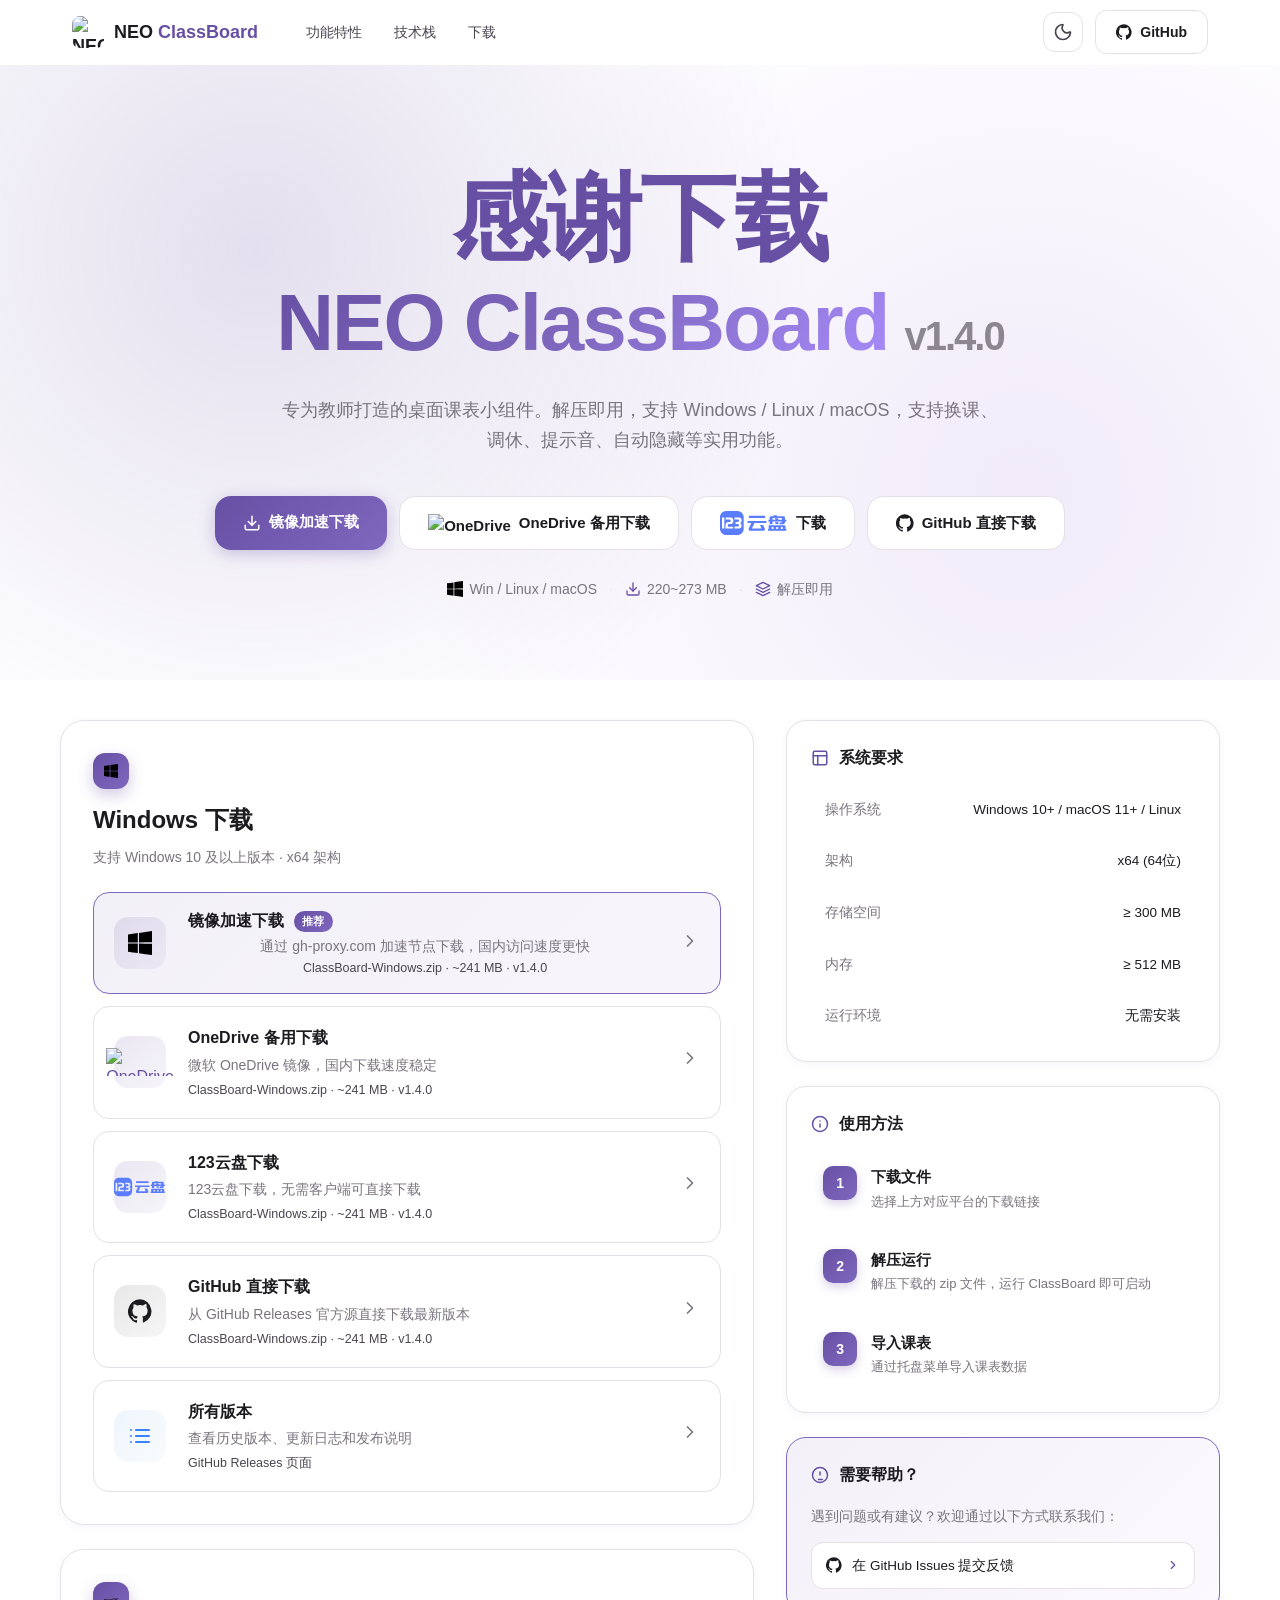
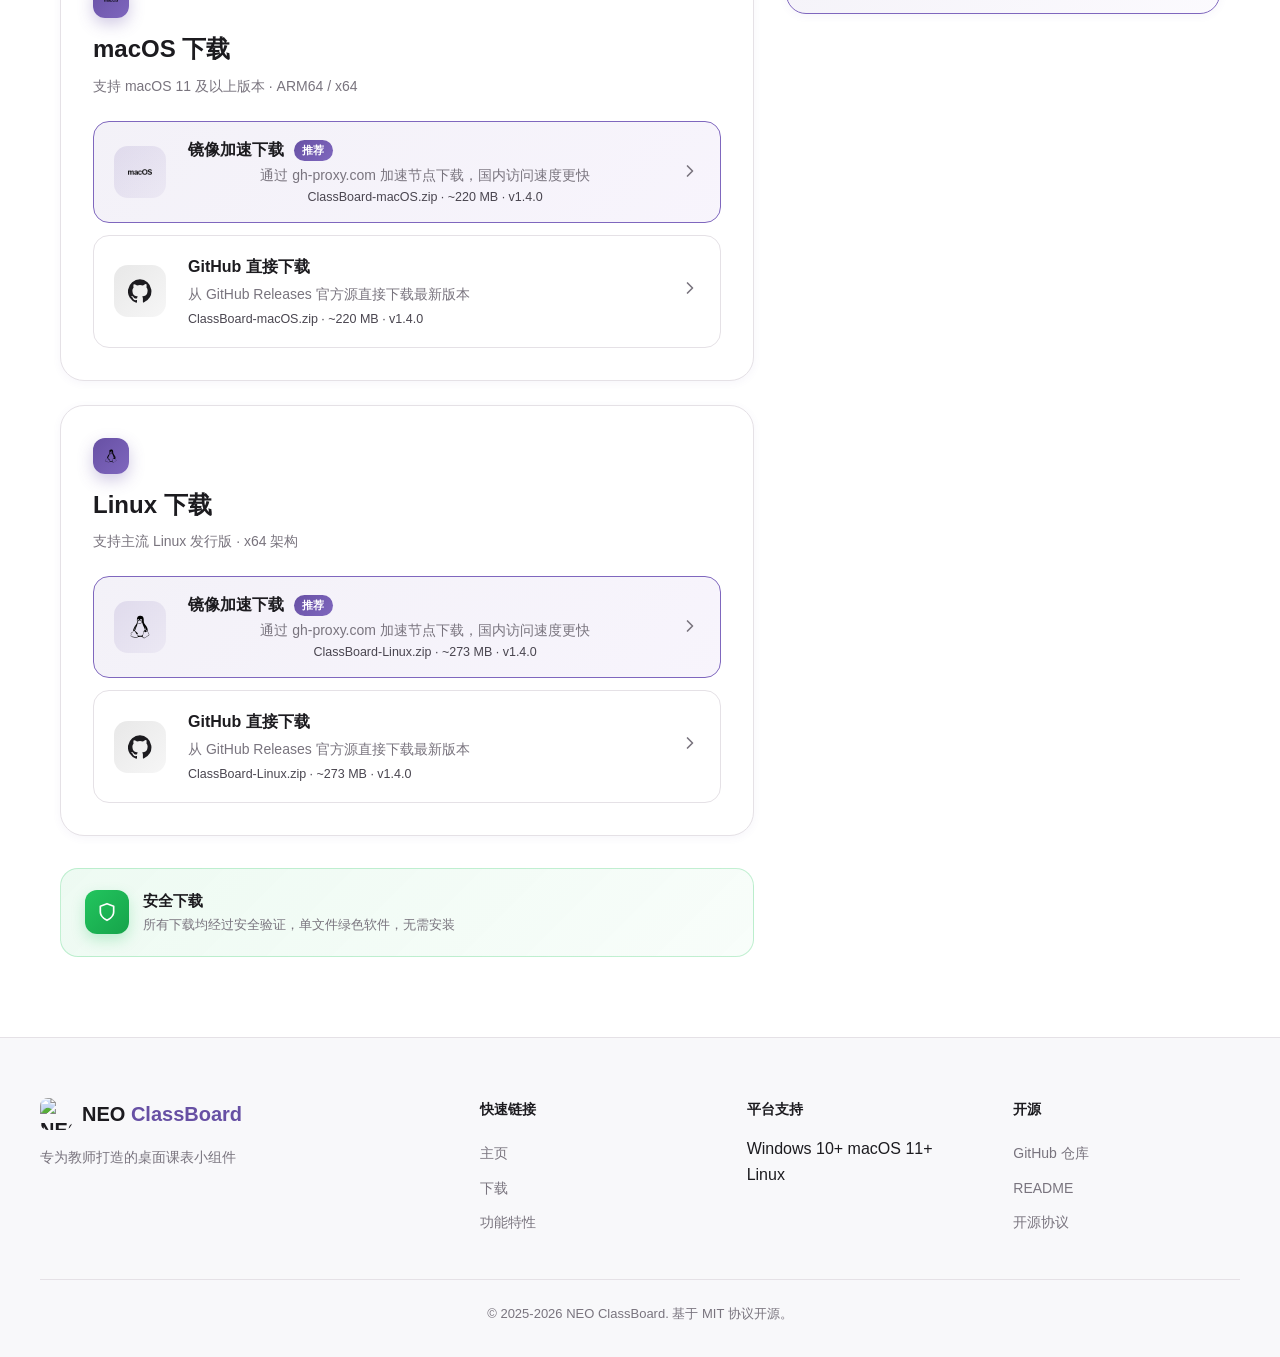
==== commit 9513e367: "更新 v1.4.0：多平台支持、新图标、镜像下载弹窗 - 版本号升级至 v1.4.0  - 新增 macOS 和 Linux 下载选项  - 镜像加速下载改为平台选择弹窗  - 更新下载链接、文件大小" ====
--- a/download.html
+++ b/download.html
@@ -10,7 +10,7 @@
   <meta property="og:type" content="website">
   <link rel="icon" type="image/svg+xml" href="icons/logo.svg">
   <title>下载 | NEO ClassBoard</title>
-  <link rel="stylesheet" href="style.css?v=2">
+  <link rel="stylesheet" href="style.css?v=4">
 </head>
 <body>
   <nav class="navbar">
@@ -47,43 +47,43 @@
           <h1 class="dl-hero-thanks">感谢下载</h1>
           <h2 class="dl-hero-product">
             <span class="dl-hero-gradient">NEO ClassBoard</span>
-            <span class="dl-hero-version">v1.3.0</span>
+            <span class="dl-hero-version">v1.4.0</span>
           </h2>
           <p class="dl-hero-desc">
-            专为教师打造的桌面课表小组件。单文件绿色软件，下载即用，支持换课、调休、提示音、自动隐藏等实用功能。
+            专为教师打造的桌面课表小组件。解压即用，支持 Windows / Linux / macOS，支持换课、调休、提示音、自动隐藏等实用功能。
           </p>
           <div class="dl-hero-actions">
-            <a href="https://gh-proxy.com/https://github.com/mangchenofficial/NEO-ClassBoard/releases/download/1.3.0/ClassBoard.exe" class="btn btn-primary btn-large" target="_blank" rel="noopener">
+            <button class="btn btn-primary btn-large mirror-dl-btn">
               <svg xmlns="http://www.w3.org/2000/svg" width="18" height="18" viewBox="0 0 24 24" fill="none" stroke="currentColor" stroke-width="2" stroke-linecap="round" stroke-linejoin="round"><path d="M21 15v4a2 2 0 0 1-2 2H5a2 2 0 0 1-2-2v-4"/><polyline points="7 10 12 15 17 10"/><line x1="12" y1="15" x2="12" y2="3"/></svg>
               镜像加速下载
-            </a>
-            <a href="https://1drv.ms/u/c/c50448fcd09bd035/IQCQEuSDc5RNTa1l1BJi1Bq-AbKI4pO1eEj8F5KbUaPB8Ow?e=8QtJtm" class="btn btn-ghost btn-large" target="_blank" rel="noopener">
+            </button>
+            <a href="https://1drv.ms/f/c/c50448fcd09bd035/IgACwT4-P6wjRJMmuWhiHjbNAaXKxIuR_7lnHz6IeenwtAE?e=2rGnfV" class="btn btn-ghost btn-large" target="_blank" rel="noopener">
               <img src="onedrive.png" alt="OneDrive" style="height:18px;vertical-align:middle;">
               OneDrive 备用下载
             </a>
-            <a href="https://1816559621.share.123pan.cn/123pan/SQA6Vv-98ZZH" class="btn btn-ghost btn-large" target="_blank" rel="noopener">
+            <a href="https://1816559621.share.123pan.cn/123pan/SQA6Vv-x8ZZH" class="btn btn-ghost btn-large" target="_blank" rel="noopener">
               <svg width="68" height="24" viewBox="0 0 102 36" fill="none" xmlns="http://www.w3.org/2000/svg"><path fill-rule="evenodd" clip-rule="evenodd" d="M9.421 0h16.701c5.208 0 9.421 4.268 9.421 9.542v16.916c0 5.274-4.213 9.542-9.42 9.542H9.42C4.214 36 0 31.732 0 26.458V9.542C0 4.268 4.214 0 9.421 0ZM6.535 9.586H2.98v16.829h3.554V9.585Zm5.241 12.361c.018-.876.155-1.449.42-1.718.197-.268.505-.45.908-.555.394-.104.411-.095 1.242-.104h.942c1.73 0 2.133-.26 2.998-.78.582-.356.942-.946 1.276-1.7.334-.747.496-1.614.496-2.586 0-.79-.137-1.527-.402-2.203-.266-.686-.651-1.223-1.148-1.631-.83-.72-1.524-1.084-4.436-1.084H8.505v3.001h4.822c.933 0 1.601.13 2.02.382.549.355.823.91.823 1.665 0 .694-.3 1.215-.9 1.562-.385.216-.727.33-1.644.33h-.573c-1.131 0-1.405.077-1.936.225-.531.147-1.02.442-1.473.885-.96.989-1.43 2.429-1.396 4.311v4.468h11.374v-2.976h-7.863v-1.492h.017Zm14.338 4.468c1.242 0 2.175-.061 2.8-.191.626-.13 1.2-.365 1.73-.72 1.2-.772 1.79-1.96 1.79-3.557 0-1.735-.736-3.088-2.218-4.06 1.482-.876 2.218-2.09 2.218-3.66 0-.911-.17-1.796-.668-2.594-.496-.859-1.259-1.405-2.124-1.726a4.179 4.179 0 0 0-1.01-.252c-.309-.035-1.01-.06-2.107-.078H21.78v3.001h4.128c.582 0 .994.018 1.233.061.24.043.454.13.634.269.497.338.745.876.745 1.613 0 .677-.188 1.171-.573 1.492-.317.27-.994.408-2.039.408h-2.552v2.976h2.552c.865 0 1.473.104 1.816.303.548.321.822.902.822 1.744 0 .694-.214 1.214-.65 1.561-.352.287-1.012.425-1.996.425H21.77v2.976h4.343v.009ZM72.586 15.935h1.798l-.017 4.077h4.462l.026-4.085h14.02v.485c0 .191-.068.373-.197.52a.82.82 0 0 1-.548.2h-2.655v2.872h4.9c.453 0 .847-.087 1.19-.26.368-.174.685-.4.968-.686.256-.243.48-.564.676-.98.146-.33.223-.729.223-1.206v-.945h2.081V13.22h-2.081V9.715c0-.798-.197-1.934-2.253-1.934h-9.883l-.009-1.275h-4.993l-.017 1.275h-3.871c-1.123 0-2.022.92-2.022 2.047v3.4h-1.798v2.707ZM83.24 13.23h-4.385v-2.646h13.078c.386 0 .634.07.754.2s.18.355.18.685v1.76h-5.088l-.856-2.246h-4.505l.822 2.247ZM72.02 29.563h27.604v-2.706H98.34v-2.67c0-1.567.001-2.969-2.51-2.969H73.048v5.639H72.02v2.706Zm8.248-2.706h-2.706v-2.932h2.706v2.932Zm4.085-2.941h2.861v2.932h-2.86v-2.932Zm6.904 2.932v-2.932l2.843.017-.008 2.915h-2.835Z" fill="#597DFC"/><path d="M87.009 16.517h-4.505l1.164 3.131h4.471l-1.13-3.131ZM41.376 18.173h5.567l-3.828 8.085c-.737 1.553.385 3.357 2.09 3.357h19.904c1.713 0 2.843-1.804 2.098-3.365l-2.552-5.361h-4.702l2.252 5.37H47.877l3.828-8.086h17.832v-3.357H41.376v3.357ZM67.635 6.957H43.27v3.357h24.365V6.957Z" fill="#597DFC"/></svg>
               下载
             </a>
-            <a href="https://github.com/mangchenofficial/NEO-ClassBoard/releases/download/1.3.0/ClassBoard.exe" class="btn btn-ghost btn-large" target="_blank" rel="noopener">
+            <a href="https://github.com/mangchenofficial/NEO-ClassBoard/releases/download/v1.4.0/ClassBoard-Windows.zip" class="btn btn-ghost btn-large" target="_blank" rel="noopener">
               <svg xmlns="http://www.w3.org/2000/svg" width="18" height="18" viewBox="0 0 24 24" fill="currentColor"><path d="M12 .3a12 12 0 0 0-3.8 23.4c.6.1.8-.3.8-.6v-2c-3.3.7-4-1.6-4-1.6-.5-1.4-1.3-1.8-1.3-1.8-1.1-.7.1-.7.1-.7 1.2.1 1.8 1.2 1.8 1.2 1.1 1.8 2.8 1.3 3.5 1 .1-.8.4-1.3.8-1.6-2.7-.3-5.5-1.3-5.5-6 0-1.3.5-2.4 1.2-3.2-.1-.3-.5-1.5.1-3.2 0 0 1-.3 3.3 1.2a11.5 11 0 0 1 6 0C17.3 4.7 18.3 5 18.3 5c.6 1.7.2 2.9.1 3.2a4.7 4.7 0 0 1 1.2 3.2c0 4.7-2.8 5.7-5.5 6 .4.4.8 1.1.8 2.2v3.3c0 .3.2.7.8.6A12 12 0 0 0 12 .3"/></svg>
               GitHub 直接下载
             </a>
           </div>
           <div class="dl-hero-meta">
             <div class="dl-meta-item">
-              <svg xmlns="http://www.w3.org/2000/svg" width="16" height="16" viewBox="0 0 24 24" fill="none" stroke="currentColor" stroke-width="2" stroke-linecap="round" stroke-linejoin="round"><path d="M14.7 6.3V2h-6l-6.7 1v6.5l6.6-.8v5.6l-6.5.4 1.2 6.3 12.2 1.5 5.6-1.2v-9z"/></svg>
-              Windows
+              <img src="windows-174-svgrepo-com.svg" width="16" height="16" alt="Windows" style="vertical-align:middle">
+              Win / Linux / macOS
             </div>
             <div class="dl-meta-sep">·</div>
             <div class="dl-meta-item">
               <svg xmlns="http://www.w3.org/2000/svg" width="16" height="16" viewBox="0 0 24 24" fill="none" stroke="currentColor" stroke-width="2" stroke-linecap="round" stroke-linejoin="round"><path d="M21 15v4a2 2 0 0 1-2 2H5a2 2 0 0 1-2-2v-4"/><polyline points="7 10 12 15 17 10"/><line x1="12" y1="15" x2="12" y2="3"/></svg>
-              ~250 MB
+              220~273 MB
             </div>
             <div class="dl-meta-sep">·</div>
             <div class="dl-meta-item">
               <svg xmlns="http://www.w3.org/2000/svg" width="16" height="16" viewBox="0 0 24 24" fill="none" stroke="currentColor" stroke-width="2" stroke-linecap="round" stroke-linejoin="round"><path d="M12 2 2 7l10 5 10-5-10-5z"/><path d="m2 17 10 5 10-5"/><path d="m2 12 10 5 10-5"/></svg>
-              单文件绿色软件
+              解压即用
             </div>
           </div>
         </div>
@@ -96,16 +96,16 @@
           <div class="dl-download-section">
             <div class="dl-section-header">
               <div class="dl-section-tag">
-                <svg xmlns="http://www.w3.org/2000/svg" width="14" height="14" viewBox="0 0 24 24" fill="none" stroke="currentColor" stroke-width="2.5" stroke-linecap="round" stroke-linejoin="round"><path d="M14.7 6.3V2h-6l-6.7 1v6.5l6.6-.8v5.6l-6.5.4 1.2 6.3 12.2 1.5 5.6-1.2v-9z"/></svg>
+                <img src="windows-174-svgrepo-com.svg" width="14" height="14" alt="Windows">
               </div>
               <h2 class="dl-section-title">Windows 下载</h2>
               <p class="dl-section-sub">支持 Windows 10 及以上版本 · x64 架构</p>
             </div>
 
             <div class="dl-option-list">
-              <a href="https://gh-proxy.com/https://github.com/mangchenofficial/NEO-ClassBoard/releases/download/1.3.0/ClassBoard.exe" class="dl-option dl-option-primary" target="_blank" rel="noopener">
+              <button class="dl-option dl-option-primary mirror-dl-btn">
                 <div class="dl-option-icon">
-                  <svg xmlns="http://www.w3.org/2000/svg" width="24" height="24" viewBox="0 0 24 24" fill="none" stroke="currentColor" stroke-width="2" stroke-linecap="round" stroke-linejoin="round"><path d="M13 2 3 14h9l-1 8 10-12h-9l1-8z"/></svg>
+                  <img src="windows-174-svgrepo-com.svg" width="24" height="24" alt="Windows">
                 </div>
                 <div class="dl-option-body">
                   <div class="dl-option-title">
@@ -113,49 +113,49 @@
                     <span class="dl-recommend">推荐</span>
                   </div>
                   <div class="dl-option-desc">通过 gh-proxy.com 加速节点下载，国内访问速度更快</div>
-                  <div class="dl-option-meta">ClassBoard.exe · ~250 MB · v1.3.0</div>
-                </div>
-                <div class="dl-option-arrow">
-                  <svg xmlns="http://www.w3.org/2000/svg" width="20" height="20" viewBox="0 0 24 24" fill="none" stroke="currentColor" stroke-width="2" stroke-linecap="round" stroke-linejoin="round"><path d="m9 18 6-6-6-6"/></svg>
-                </div>
-              </a>
-
-              <a href="https://1drv.ms/u/c/c50448fcd09bd035/IQCQEuSDc5RNTa1l1BJi1Bq-AbKI4pO1eEj8F5KbUaPB8Ow?e=8QtJtm" class="dl-option" target="_blank" rel="noopener">
+                  <div class="dl-option-meta">ClassBoard-Windows.zip · ~241 MB · v1.4.0</div>
+                </div>
+                <div class="dl-option-arrow">
+                  <svg xmlns="http://www.w3.org/2000/svg" width="20" height="20" viewBox="0 0 24 24" fill="none" stroke="currentColor" stroke-width="2" stroke-linecap="round" stroke-linejoin="round"><path d="m9 18 6-6-6-6"/></svg>
+                </div>
+              </button>
+
+              <a href="https://1drv.ms/f/c/c50448fcd09bd035/IgACwT4-P6wjRJMmuWhiHjbNAaXKxIuR_7lnHz6IeenwtAE?e=2rGnfV" class="dl-option" target="_blank" rel="noopener">
                 <div class="dl-option-icon">
                   <img src="onedrive.png" alt="OneDrive" style="height:28px;vertical-align:middle;">
                 </div>
                 <div class="dl-option-body">
                   <div class="dl-option-title">OneDrive 备用下载</div>
                   <div class="dl-option-desc">微软 OneDrive 镜像，国内下载速度稳定</div>
-                  <div class="dl-option-meta">ClassBoard.exe · ~250 MB · v1.3.0</div>
-                </div>
-                <div class="dl-option-arrow">
-                  <svg xmlns="http://www.w3.org/2000/svg" width="20" height="20" viewBox="0 0 24 24" fill="none" stroke="currentColor" stroke-width="2" stroke-linecap="round" stroke-linejoin="round"><path d="m9 18 6-6-6-6"/></svg>
-                </div>
-              </a>
-
-              <a href="https://1816559621.share.123pan.cn/123pan/SQA6Vv-98ZZH" class="dl-option" target="_blank" rel="noopener">
+                  <div class="dl-option-meta">ClassBoard-Windows.zip · ~241 MB · v1.4.0</div>
+                </div>
+                <div class="dl-option-arrow">
+                  <svg xmlns="http://www.w3.org/2000/svg" width="20" height="20" viewBox="0 0 24 24" fill="none" stroke="currentColor" stroke-width="2" stroke-linecap="round" stroke-linejoin="round"><path d="m9 18 6-6-6-6"/></svg>
+                </div>
+              </a>
+
+              <a href="https://1816559621.share.123pan.cn/123pan/SQA6Vv-x8ZZH" class="dl-option" target="_blank" rel="noopener">
                 <div class="dl-option-icon">
                   <svg width="85" height="30" viewBox="0 0 102 36" fill="none" xmlns="http://www.w3.org/2000/svg"><path fill-rule="evenodd" clip-rule="evenodd" d="M9.421 0h16.701c5.208 0 9.421 4.268 9.421 9.542v16.916c0 5.274-4.213 9.542-9.42 9.542H9.42C4.214 36 0 31.732 0 26.458V9.542C0 4.268 4.214 0 9.421 0ZM6.535 9.586H2.98v16.829h3.554V9.585Zm5.241 12.361c.018-.876.155-1.449.42-1.718.197-.268.505-.45.908-.555.394-.104.411-.095 1.242-.104h.942c1.73 0 2.133-.26 2.998-.78.582-.356.942-.946 1.276-1.7.334-.747.496-1.614.496-2.586 0-.79-.137-1.527-.402-2.203-.266-.686-.651-1.223-1.148-1.631-.83-.72-1.524-1.084-4.436-1.084H8.505v3.001h4.822c.933 0 1.601.13 2.02.382.549.355.823.91.823 1.665 0 .694-.3 1.215-.9 1.562-.385.216-.727.33-1.644.33h-.573c-1.131 0-1.405.077-1.936.225-.531.147-1.02.442-1.473.885-.96.989-1.43 2.429-1.396 4.311v4.468h11.374v-2.976h-7.863v-1.492h.017Zm14.338 4.468c1.242 0 2.175-.061 2.8-.191.626-.13 1.2-.365 1.73-.72 1.2-.772 1.79-1.96 1.79-3.557 0-1.735-.736-3.088-2.218-4.06 1.482-.876 2.218-2.09 2.218-3.66 0-.911-.17-1.796-.668-2.594-.496-.859-1.259-1.405-2.124-1.726a4.179 4.179 0 0 0-1.01-.252c-.309-.035-1.01-.06-2.107-.078H21.78v3.001h4.128c.582 0 .994.018 1.233.061.24.043.454.13.634.269.497.338.745.876.745 1.613 0 .677-.188 1.171-.573 1.492-.317.27-.994.408-2.039.408h-2.552v2.976h2.552c.865 0 1.473.104 1.816.303.548.321.822.902.822 1.744 0 .694-.214 1.214-.65 1.561-.352.287-1.012.425-1.996.425H21.77v2.976h4.343v.009ZM72.586 15.935h1.798l-.017 4.077h4.462l.026-4.085h14.02v.485c0 .191-.068.373-.197.52a.82.82 0 0 1-.548.2h-2.655v2.872h4.9c.453 0 .847-.087 1.19-.26.368-.174.685-.4.968-.686.256-.243.48-.564.676-.98.146-.33.223-.729.223-1.206v-.945h2.081V13.22h-2.081V9.715c0-.798-.197-1.934-2.253-1.934h-9.883l-.009-1.275h-4.993l-.017 1.275h-3.871c-1.123 0-2.022.92-2.022 2.047v3.4h-1.798v2.707ZM83.24 13.23h-4.385v-2.646h13.078c.386 0 .634.07.754.2s.18.355.18.685v1.76h-5.088l-.856-2.246h-4.505l.822 2.247ZM72.02 29.563h27.604v-2.706H98.34v-2.67c0-1.567.001-2.969-2.51-2.969H73.048v5.639H72.02v2.706Zm8.248-2.706h-2.706v-2.932h2.706v2.932Zm4.085-2.941h2.861v2.932h-2.86v-2.932Zm6.904 2.932v-2.932l2.843.017-.008 2.915h-2.835Z" fill="#597DFC"/><path d="M87.009 16.517h-4.505l1.164 3.131h4.471l-1.13-3.131ZM41.376 18.173h5.567l-3.828 8.085c-.737 1.553.385 3.357 2.09 3.357h19.904c1.713 0 2.843-1.804 2.098-3.365l-2.552-5.361h-4.702l2.252 5.37H47.877l3.828-8.086h17.832v-3.357H41.376v3.357ZM67.635 6.957H43.27v3.357h24.365V6.957Z" fill="#597DFC"/></svg>
                 </div>
                 <div class="dl-option-body">
                   <div class="dl-option-title">123云盘下载</div>
                   <div class="dl-option-desc">123云盘下载，无需客户端可直接下载</div>
-                  <div class="dl-option-meta">ClassBoard.exe · ~250 MB · v1.3.0</div>
-                </div>
-                <div class="dl-option-arrow">
-                  <svg xmlns="http://www.w3.org/2000/svg" width="20" height="20" viewBox="0 0 24 24" fill="none" stroke="currentColor" stroke-width="2" stroke-linecap="round" stroke-linejoin="round"><path d="m9 18 6-6-6-6"/></svg>
-                </div>
-              </a>
-
-              <a href="https://github.com/mangchenofficial/NEO-ClassBoard/releases/download/1.3.0/ClassBoard.exe" class="dl-option" target="_blank" rel="noopener">
+                  <div class="dl-option-meta">ClassBoard-Windows.zip · ~241 MB · v1.4.0</div>
+                </div>
+                <div class="dl-option-arrow">
+                  <svg xmlns="http://www.w3.org/2000/svg" width="20" height="20" viewBox="0 0 24 24" fill="none" stroke="currentColor" stroke-width="2" stroke-linecap="round" stroke-linejoin="round"><path d="m9 18 6-6-6-6"/></svg>
+                </div>
+              </a>
+
+              <a href="https://github.com/mangchenofficial/NEO-ClassBoard/releases/download/v1.4.0/ClassBoard-Windows.zip" class="dl-option" target="_blank" rel="noopener">
                 <div class="dl-option-icon dl-option-icon-github">
                   <svg xmlns="http://www.w3.org/2000/svg" width="24" height="24" viewBox="0 0 24 24" fill="currentColor"><path d="M12 .3a12 12 0 0 0-3.8 23.4c.6.1.8-.3.8-.6v-2c-3.3.7-4-1.6-4-1.6-.5-1.4-1.3-1.8-1.3-1.8-1.1-.7.1-.7.1-.7 1.2.1 1.8 1.2 1.8 1.2 1.1 1.8 2.8 1.3 3.5 1 .1-.8.4-1.3.8-1.6-2.7-.3-5.5-1.3-5.5-6 0-1.3.5-2.4 1.2-3.2-.1-.3-.5-1.5.1-3.2 0 0 1-.3 3.3 1.2a11.5 11.5 0 0 1 6 0C17.3 4.7 18.3 5 18.3 5c.6 1.7.2 2.9.1 3.2a4.7 4.7 0 0 1 1.2 3.2c0 4.7-2.8 5.7-5.5 6 .4.4.8 1.1.8 2.2v3.3c0 .3.2.7.8.6A12 12 0 0 0 12 .3"/></svg>
                 </div>
                 <div class="dl-option-body">
                   <div class="dl-option-title">GitHub 直接下载</div>
                   <div class="dl-option-desc">从 GitHub Releases 官方源直接下载最新版本</div>
-                  <div class="dl-option-meta">ClassBoard.exe · ~250 MB · v1.3.0</div>
+                  <div class="dl-option-meta">ClassBoard-Windows.zip · ~241 MB · v1.4.0</div>
                 </div>
                 <div class="dl-option-arrow">
                   <svg xmlns="http://www.w3.org/2000/svg" width="20" height="20" viewBox="0 0 24 24" fill="none" stroke="currentColor" stroke-width="2" stroke-linecap="round" stroke-linejoin="round"><path d="m9 18 6-6-6-6"/></svg>
@@ -170,6 +170,88 @@
                   <div class="dl-option-title">所有版本</div>
                   <div class="dl-option-desc">查看历史版本、更新日志和发布说明</div>
                   <div class="dl-option-meta">GitHub Releases 页面</div>
+                </div>
+                <div class="dl-option-arrow">
+                  <svg xmlns="http://www.w3.org/2000/svg" width="20" height="20" viewBox="0 0 24 24" fill="none" stroke="currentColor" stroke-width="2" stroke-linecap="round" stroke-linejoin="round"><path d="m9 18 6-6-6-6"/></svg>
+                </div>
+              </a>
+            </div>
+          </div>
+
+          <div class="dl-download-section">
+            <div class="dl-section-header">
+              <div class="dl-section-tag">
+                <img src="macos-icon-256px.png" width="14" height="14" alt="macOS">
+              </div>
+              <h2 class="dl-section-title">macOS 下载</h2>
+              <p class="dl-section-sub">支持 macOS 11 及以上版本 · ARM64 / x64</p>
+            </div>
+            <div class="dl-option-list">
+              <button class="dl-option dl-option-primary mirror-dl-btn">
+                <div class="dl-option-icon">
+                  <img src="macos-icon-256px.png" width="24" height="24" alt="macOS">
+                </div>
+                <div class="dl-option-body">
+                  <div class="dl-option-title">
+                    镜像加速下载
+                    <span class="dl-recommend">推荐</span>
+                  </div>
+                  <div class="dl-option-desc">通过 gh-proxy.com 加速节点下载，国内访问速度更快</div>
+                  <div class="dl-option-meta">ClassBoard-macOS.zip · ~220 MB · v1.4.0</div>
+                </div>
+                <div class="dl-option-arrow">
+                  <svg xmlns="http://www.w3.org/2000/svg" width="20" height="20" viewBox="0 0 24 24" fill="none" stroke="currentColor" stroke-width="2" stroke-linecap="round" stroke-linejoin="round"><path d="m9 18 6-6-6-6"/></svg>
+                </div>
+              </button>
+              <a href="https://github.com/mangchenofficial/NEO-ClassBoard/releases/download/v1.4.0/ClassBoard-macOS.zip" class="dl-option" target="_blank" rel="noopener">
+                <div class="dl-option-icon dl-option-icon-github">
+                  <svg xmlns="http://www.w3.org/2000/svg" width="24" height="24" viewBox="0 0 24 24" fill="currentColor"><path d="M12 .3a12 12 0 0 0-3.8 23.4c.6.1.8-.3.8-.6v-2c-3.3.7-4-1.6-4-1.6-.5-1.4-1.3-1.8-1.3-1.8-1.1-.7.1-.7.1-.7 1.2.1 1.8 1.2 1.8 1.2 1.1 1.8 2.8 1.3 3.5 1 .1-.8.4-1.3.8-1.6-2.7-.3-5.5-1.3-5.5-6 0-1.3.5-2.4 1.2-3.2-.1-.3-.5-1.5.1-3.2 0 0 1-.3 3.3 1.2a11.5 11.5 0 0 1 6 0C17.3 4.7 18.3 5 18.3 5c.6 1.7.2 2.9.1 3.2a4.7 4.7 0 0 1 1.2 3.2c0 4.7-2.8 5.7-5.5 6 .4.4.8 1.1.8 2.2v3.3c0 .3.2.7.8.6A12 12 0 0 0 12 .3"/></svg>
+                </div>
+                <div class="dl-option-body">
+                  <div class="dl-option-title">GitHub 直接下载</div>
+                  <div class="dl-option-desc">从 GitHub Releases 官方源直接下载最新版本</div>
+                  <div class="dl-option-meta">ClassBoard-macOS.zip · ~220 MB · v1.4.0</div>
+                </div>
+                <div class="dl-option-arrow">
+                  <svg xmlns="http://www.w3.org/2000/svg" width="20" height="20" viewBox="0 0 24 24" fill="none" stroke="currentColor" stroke-width="2" stroke-linecap="round" stroke-linejoin="round"><path d="m9 18 6-6-6-6"/></svg>
+                </div>
+              </a>
+            </div>
+          </div>
+
+          <div class="dl-download-section">
+            <div class="dl-section-header">
+              <div class="dl-section-tag">
+                <img src="linux-svgrepo-com.svg" width="14" height="14" alt="Linux">
+              </div>
+              <h2 class="dl-section-title">Linux 下载</h2>
+              <p class="dl-section-sub">支持主流 Linux 发行版 · x64 架构</p>
+            </div>
+            <div class="dl-option-list">
+              <button class="dl-option dl-option-primary mirror-dl-btn">
+                <div class="dl-option-icon">
+                  <img src="linux-svgrepo-com.svg" width="24" height="24" alt="Linux">
+                </div>
+                <div class="dl-option-body">
+                  <div class="dl-option-title">
+                    镜像加速下载
+                    <span class="dl-recommend">推荐</span>
+                  </div>
+                  <div class="dl-option-desc">通过 gh-proxy.com 加速节点下载，国内访问速度更快</div>
+                  <div class="dl-option-meta">ClassBoard-Linux.zip · ~273 MB · v1.4.0</div>
+                </div>
+                <div class="dl-option-arrow">
+                  <svg xmlns="http://www.w3.org/2000/svg" width="20" height="20" viewBox="0 0 24 24" fill="none" stroke="currentColor" stroke-width="2" stroke-linecap="round" stroke-linejoin="round"><path d="m9 18 6-6-6-6"/></svg>
+                </div>
+              </button>
+              <a href="https://github.com/mangchenofficial/NEO-ClassBoard/releases/download/v1.4.0/ClassBoard-Linux.zip" class="dl-option" target="_blank" rel="noopener">
+                <div class="dl-option-icon dl-option-icon-github">
+                  <svg xmlns="http://www.w3.org/2000/svg" width="24" height="24" viewBox="0 0 24 24" fill="currentColor"><path d="M12 .3a12 12 0 0 0-3.8 23.4c.6.1.8-.3.8-.6v-2c-3.3.7-4-1.6-4-1.6-.5-1.4-1.3-1.8-1.3-1.8-1.1-.7.1-.7.1-.7 1.2.1 1.8 1.2 1.8 1.2 1.1 1.8 2.8 1.3 3.5 1 .1-.8.4-1.3.8-1.6-2.7-.3-5.5-1.3-5.5-6 0-1.3.5-2.4 1.2-3.2-.1-.3-.5-1.5.1-3.2 0 0 1-.3 3.3 1.2a11.5 11.5 0 0 1 6 0C17.3 4.7 18.3 5 18.3 5c.6 1.7.2 2.9.1 3.2a4.7 4.7 0 0 1 1.2 3.2c0 4.7-2.8 5.7-5.5 6 .4.4.8 1.1.8 2.2v3.3c0 .3.2.7.8.6A12 12 0 0 0 12 .3"/></svg>
+                </div>
+                <div class="dl-option-body">
+                  <div class="dl-option-title">GitHub 直接下载</div>
+                  <div class="dl-option-desc">从 GitHub Releases 官方源直接下载最新版本</div>
+                  <div class="dl-option-meta">ClassBoard-Linux.zip · ~273 MB · v1.4.0</div>
                 </div>
                 <div class="dl-option-arrow">
                   <svg xmlns="http://www.w3.org/2000/svg" width="20" height="20" viewBox="0 0 24 24" fill="none" stroke="currentColor" stroke-width="2" stroke-linecap="round" stroke-linejoin="round"><path d="m9 18 6-6-6-6"/></svg>
@@ -200,7 +282,7 @@
             <div class="dl-req-list">
               <div class="dl-req-item">
                 <span class="dl-req-label">操作系统</span>
-                <span class="dl-req-value">Windows 10 / 11</span>
+                <span class="dl-req-value">Windows 10+ / macOS 11+ / Linux</span>
               </div>
               <div class="dl-req-item">
                 <span class="dl-req-label">架构</span>
@@ -231,14 +313,14 @@
                 <div class="dl-step-num">1</div>
                 <div>
                   <div class="dl-step-title">下载文件</div>
-                  <div class="dl-step-desc">选择上方任意方式下载 ClassBoard.exe</div>
+                  <div class="dl-step-desc">选择上方对应平台的下载链接</div>
                 </div>
               </div>
               <div class="dl-step-item">
                 <div class="dl-step-num">2</div>
                 <div>
-                  <div class="dl-step-title">双击运行</div>
-                  <div class="dl-step-desc">双击 exe 文件即可启动，无需安装</div>
+                  <div class="dl-step-title">解压运行</div>
+                  <div class="dl-step-desc">解压下载的 zip 文件，运行 ClassBoard 即可启动</div>
                 </div>
               </div>
               <div class="dl-step-item">
@@ -288,8 +370,9 @@
         </div>
         <div class="footer-col">
           <h4>平台支持</h4>
-          <span>Windows 10 / 11</span>
-          <span>x64 架构</span>
+          <span>Windows 10+</span>
+          <span>macOS 11+</span>
+          <span>Linux</span>
         </div>
         <div class="footer-col">
           <h4>开源</h4>
@@ -300,10 +383,59 @@
       </div>
     </div>
     <div class="footer-bottom">
-      <p>&copy; 2025 NEO ClassBoard. 基于 MIT 协议开源。</p>
+      <p>&copy; 2025-2026 NEO ClassBoard. 基于 MIT 协议开源。</p>
     </div>
   </footer>
 
-  <script src="script.js?v=2"></script>
+  <div class="mirror-modal-overlay" id="mirrorModal">
+    <div class="mirror-modal">
+      <button class="mirror-modal-close" id="mirrorModalClose">
+        <svg xmlns="http://www.w3.org/2000/svg" width="20" height="20" viewBox="0 0 24 24" fill="none" stroke="currentColor" stroke-width="2" stroke-linecap="round" stroke-linejoin="round"><line x1="18" y1="6" x2="6" y2="18"/><line x1="6" y1="6" x2="18" y2="18"/></svg>
+      </button>
+      <h2 class="mirror-modal-title">选择下载平台</h2>
+      <p class="mirror-modal-sub">通过 gh-proxy.com 镜像加速下载</p>
+      <div class="mirror-platform-list">
+        <button class="mirror-platform-btn" data-url="https://gh-proxy.com/https://github.com/mangchenofficial/NEO-ClassBoard/releases/download/v1.4.0/ClassBoard-Windows.zip">
+          <div class="mirror-platform-icon">
+            <img src="windows-174-svgrepo-com.svg" width="28" height="28" alt="Windows">
+          </div>
+          <div class="mirror-platform-info">
+            <div class="mirror-platform-name">Windows</div>
+            <div class="mirror-platform-size">ClassBoard-Windows.zip · ~241 MB</div>
+          </div>
+          <div class="mirror-platform-arrow">
+            <svg xmlns="http://www.w3.org/2000/svg" width="20" height="20" viewBox="0 0 24 24" fill="none" stroke="currentColor" stroke-width="2" stroke-linecap="round" stroke-linejoin="round"><path d="m9 18 6-6-6-6"/></svg>
+          </div>
+        </button>
+        <button class="mirror-platform-btn" data-url="https://gh-proxy.com/https://github.com/mangchenofficial/NEO-ClassBoard/releases/download/v1.4.0/ClassBoard-macOS.zip">
+          <div class="mirror-platform-icon">
+            <img src="macos-icon-256px.png" width="28" height="28" alt="macOS">
+          </div>
+          <div class="mirror-platform-info">
+            <div class="mirror-platform-name">macOS</div>
+            <div class="mirror-platform-size">ClassBoard-macOS.zip · ~220 MB</div>
+          </div>
+          <div class="mirror-platform-arrow">
+            <svg xmlns="http://www.w3.org/2000/svg" width="20" height="20" viewBox="0 0 24 24" fill="none" stroke="currentColor" stroke-width="2" stroke-linecap="round" stroke-linejoin="round"><path d="m9 18 6-6-6-6"/></svg>
+          </div>
+        </button>
+        <button class="mirror-platform-btn" data-url="https://gh-proxy.com/https://github.com/mangchenofficial/NEO-ClassBoard/releases/download/v1.4.0/ClassBoard-Linux.zip">
+          <div class="mirror-platform-icon">
+            <img src="linux-svgrepo-com.svg" width="28" height="28" alt="Linux">
+          </div>
+          <div class="mirror-platform-info">
+            <div class="mirror-platform-name">Linux</div>
+            <div class="mirror-platform-size">ClassBoard-Linux.zip · ~273 MB</div>
+          </div>
+          <div class="mirror-platform-arrow">
+            <svg xmlns="http://www.w3.org/2000/svg" width="20" height="20" viewBox="0 0 24 24" fill="none" stroke="currentColor" stroke-width="2" stroke-linecap="round" stroke-linejoin="round"><path d="m9 18 6-6-6-6"/></svg>
+          </div>
+        </button>
+      </div>
+    </div>
+  </div>
+
+  <script src="script.js?v=3"></script>
+
 </body>
 </html>
--- a/style.css
+++ b/style.css
@@ -57,12 +57,20 @@
   box-sizing: border-box;
 }
 
+@font-face {
+  font-family: "MiSans";
+  src: url("MiSans-Normal.ttf") format("truetype");
+  font-weight: normal;
+  font-style: normal;
+  font-display: swap;
+}
+
 html {
   scroll-behavior: smooth;
 }
 
 body {
-  font-family: -apple-system, BlinkMacSystemFont, "Segoe UI", "PingFang SC",
+  font-family: "MiSans", -apple-system, BlinkMacSystemFont, "Segoe UI", "PingFang SC",
     "Hiragino Sans GB", "Microsoft YaHei", "Helvetica Neue", Helvetica, Arial, sans-serif;
   color: var(--text-primary);
   background: var(--bg);
@@ -1649,3 +1657,141 @@
     transform: translateY(0);
   }
 }
+
+/* Mirror Download Modal */
+
+.mirror-modal-overlay {
+  position: fixed;
+  inset: 0;
+  z-index: 1000;
+  background: rgba(0, 0, 0, 0.45);
+  backdrop-filter: blur(6px);
+  -webkit-backdrop-filter: blur(6px);
+  display: flex;
+  align-items: center;
+  justify-content: center;
+  opacity: 0;
+  visibility: hidden;
+  transition: opacity 0.25s ease, visibility 0.25s ease;
+  padding: 20px;
+}
+
+.mirror-modal-overlay.active {
+  opacity: 1;
+  visibility: visible;
+}
+
+.mirror-modal {
+  background: var(--surface);
+  border: 1px solid var(--border);
+  border-radius: 24px;
+  padding: 36px 32px 32px;
+  max-width: 480px;
+  width: 100%;
+  position: relative;
+  box-shadow: 0 24px 64px rgba(0, 0, 0, 0.25);
+  transform: translateY(20px) scale(0.96);
+  transition: transform 0.3s cubic-bezier(0.34, 1.56, 0.64, 1);
+}
+
+.mirror-modal-overlay.active .mirror-modal {
+  transform: translateY(0) scale(1);
+}
+
+.mirror-modal-close {
+  position: absolute;
+  top: 16px;
+  right: 16px;
+  width: 36px;
+  height: 36px;
+  border-radius: 10px;
+  border: 1px solid var(--border);
+  background: var(--bg);
+  display: flex;
+  align-items: center;
+  justify-content: center;
+  cursor: pointer;
+  color: var(--text-muted);
+  transition: all 0.2s ease;
+}
+
+.mirror-modal-close:hover {
+  background: var(--primary-50);
+  border-color: var(--primary);
+  color: var(--primary);
+}
+
+.mirror-modal-title {
+  font-size: 22px;
+  font-weight: 700;
+  color: var(--text);
+  margin: 0 0 8px;
+}
+
+.mirror-modal-sub {
+  font-size: 14px;
+  color: var(--text-muted);
+  margin: 0 0 28px;
+}
+
+.mirror-platform-list {
+  display: flex;
+  flex-direction: column;
+  gap: 12px;
+}
+
+.mirror-platform-btn {
+  display: grid;
+  grid-template-columns: 52px 1fr auto;
+  align-items: center;
+  gap: 16px;
+  padding: 16px 18px;
+  border: 1px solid var(--border);
+  border-radius: 16px;
+  background: var(--bg);
+  cursor: pointer;
+  text-align: left;
+  font-family: inherit;
+  color: inherit;
+  transition: all 0.2s ease;
+  width: 100%;
+}
+
+.mirror-platform-btn:hover {
+  border-color: var(--primary);
+  box-shadow: 0 8px 24px rgba(103, 80, 164, 0.14);
+  transform: translateY(-2px);
+}
+
+.mirror-platform-icon {
+  width: 48px;
+  height: 48px;
+  display: flex;
+  align-items: center;
+  justify-content: center;
+  background: linear-gradient(135deg, rgba(103, 80, 164, 0.12), rgba(103, 80, 164, 0.04));
+  border-radius: 12px;
+  color: var(--primary);
+}
+
+.mirror-platform-name {
+  font-size: 16px;
+  font-weight: 600;
+  color: var(--text);
+  margin-bottom: 2px;
+}
+
+.mirror-platform-size {
+  font-size: 13px;
+  color: var(--text-muted);
+}
+
+.mirror-platform-arrow {
+  color: var(--text-muted);
+  transition: all 0.2s ease;
+}
+
+.mirror-platform-btn:hover .mirror-platform-arrow {
+  color: var(--primary);
+  transform: translateX(4px);
+}
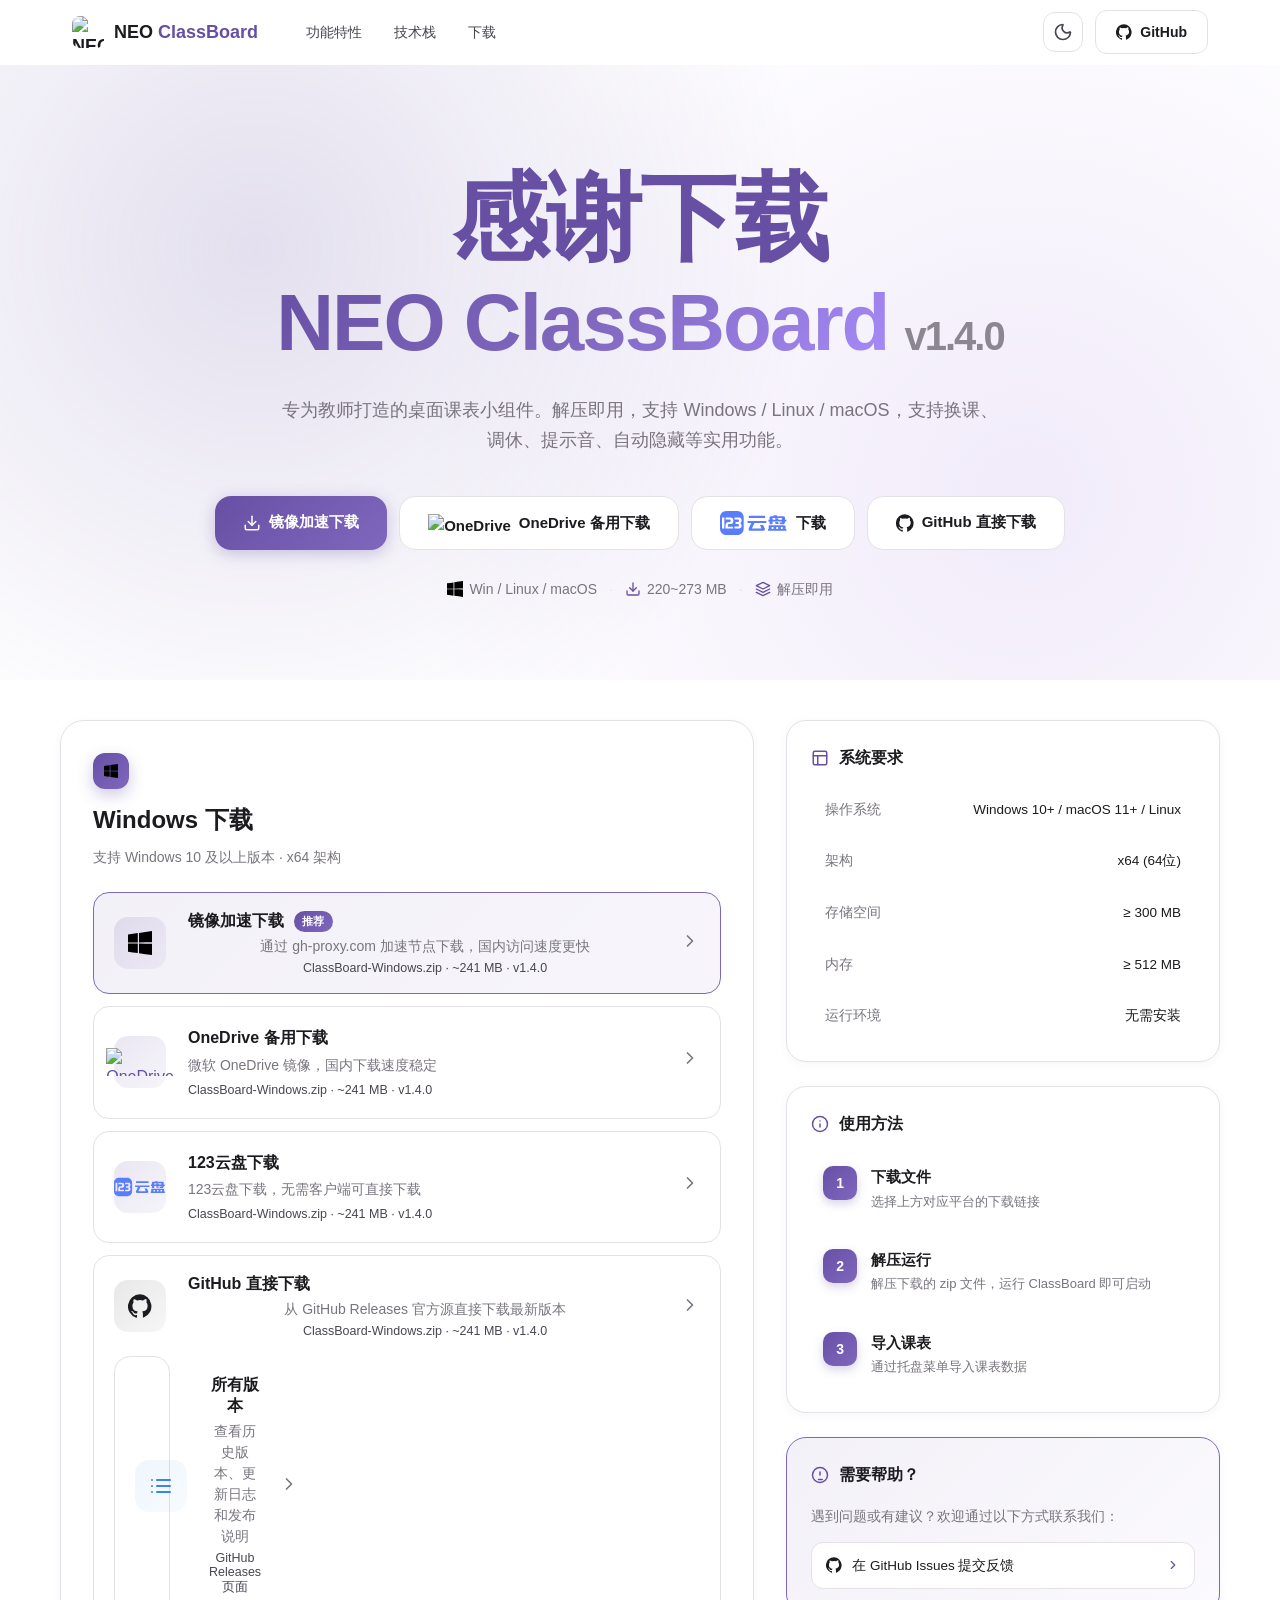
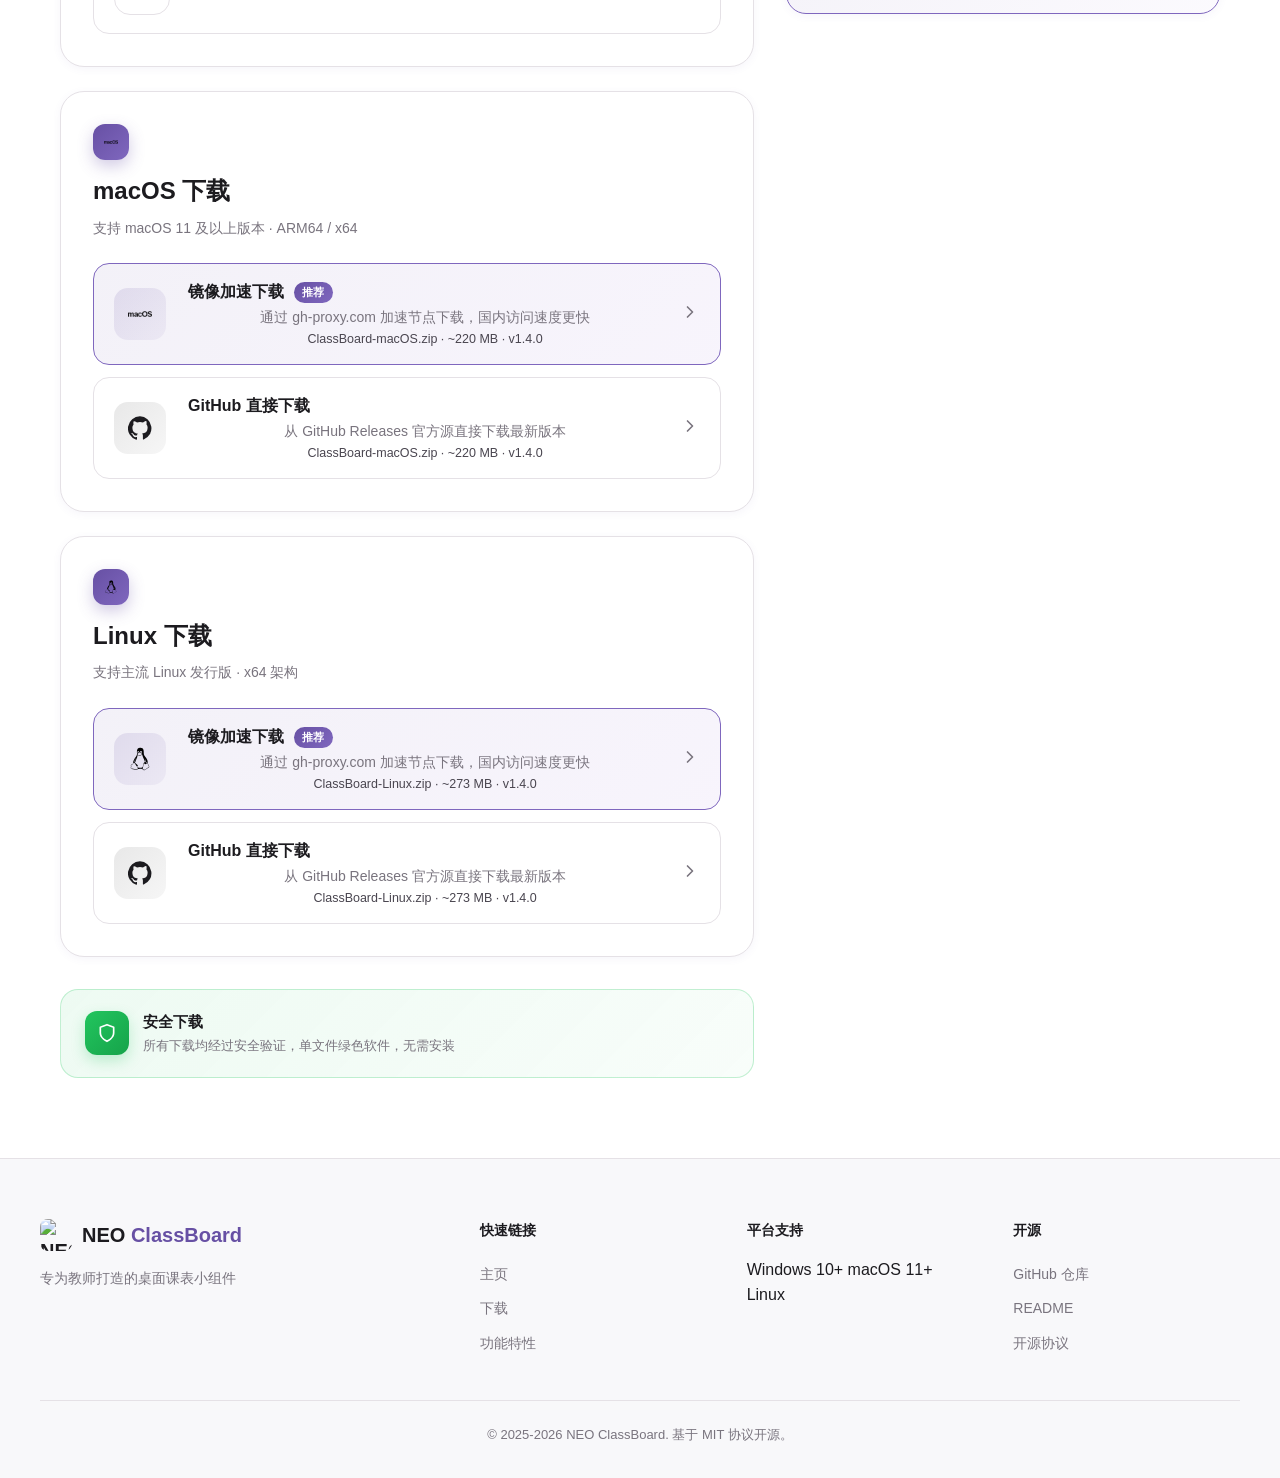
==== commit 3282f60d: "GitHub 直接下载改为弹窗选择平台" ====
--- a/download.html
+++ b/download.html
@@ -65,10 +65,10 @@
               <svg width="68" height="24" viewBox="0 0 102 36" fill="none" xmlns="http://www.w3.org/2000/svg"><path fill-rule="evenodd" clip-rule="evenodd" d="M9.421 0h16.701c5.208 0 9.421 4.268 9.421 9.542v16.916c0 5.274-4.213 9.542-9.42 9.542H9.42C4.214 36 0 31.732 0 26.458V9.542C0 4.268 4.214 0 9.421 0ZM6.535 9.586H2.98v16.829h3.554V9.585Zm5.241 12.361c.018-.876.155-1.449.42-1.718.197-.268.505-.45.908-.555.394-.104.411-.095 1.242-.104h.942c1.73 0 2.133-.26 2.998-.78.582-.356.942-.946 1.276-1.7.334-.747.496-1.614.496-2.586 0-.79-.137-1.527-.402-2.203-.266-.686-.651-1.223-1.148-1.631-.83-.72-1.524-1.084-4.436-1.084H8.505v3.001h4.822c.933 0 1.601.13 2.02.382.549.355.823.91.823 1.665 0 .694-.3 1.215-.9 1.562-.385.216-.727.33-1.644.33h-.573c-1.131 0-1.405.077-1.936.225-.531.147-1.02.442-1.473.885-.96.989-1.43 2.429-1.396 4.311v4.468h11.374v-2.976h-7.863v-1.492h.017Zm14.338 4.468c1.242 0 2.175-.061 2.8-.191.626-.13 1.2-.365 1.73-.72 1.2-.772 1.79-1.96 1.79-3.557 0-1.735-.736-3.088-2.218-4.06 1.482-.876 2.218-2.09 2.218-3.66 0-.911-.17-1.796-.668-2.594-.496-.859-1.259-1.405-2.124-1.726a4.179 4.179 0 0 0-1.01-.252c-.309-.035-1.01-.06-2.107-.078H21.78v3.001h4.128c.582 0 .994.018 1.233.061.24.043.454.13.634.269.497.338.745.876.745 1.613 0 .677-.188 1.171-.573 1.492-.317.27-.994.408-2.039.408h-2.552v2.976h2.552c.865 0 1.473.104 1.816.303.548.321.822.902.822 1.744 0 .694-.214 1.214-.65 1.561-.352.287-1.012.425-1.996.425H21.77v2.976h4.343v.009ZM72.586 15.935h1.798l-.017 4.077h4.462l.026-4.085h14.02v.485c0 .191-.068.373-.197.52a.82.82 0 0 1-.548.2h-2.655v2.872h4.9c.453 0 .847-.087 1.19-.26.368-.174.685-.4.968-.686.256-.243.48-.564.676-.98.146-.33.223-.729.223-1.206v-.945h2.081V13.22h-2.081V9.715c0-.798-.197-1.934-2.253-1.934h-9.883l-.009-1.275h-4.993l-.017 1.275h-3.871c-1.123 0-2.022.92-2.022 2.047v3.4h-1.798v2.707ZM83.24 13.23h-4.385v-2.646h13.078c.386 0 .634.07.754.2s.18.355.18.685v1.76h-5.088l-.856-2.246h-4.505l.822 2.247ZM72.02 29.563h27.604v-2.706H98.34v-2.67c0-1.567.001-2.969-2.51-2.969H73.048v5.639H72.02v2.706Zm8.248-2.706h-2.706v-2.932h2.706v2.932Zm4.085-2.941h2.861v2.932h-2.86v-2.932Zm6.904 2.932v-2.932l2.843.017-.008 2.915h-2.835Z" fill="#597DFC"/><path d="M87.009 16.517h-4.505l1.164 3.131h4.471l-1.13-3.131ZM41.376 18.173h5.567l-3.828 8.085c-.737 1.553.385 3.357 2.09 3.357h19.904c1.713 0 2.843-1.804 2.098-3.365l-2.552-5.361h-4.702l2.252 5.37H47.877l3.828-8.086h17.832v-3.357H41.376v3.357ZM67.635 6.957H43.27v3.357h24.365V6.957Z" fill="#597DFC"/></svg>
               下载
             </a>
-            <a href="https://github.com/mangchenofficial/NEO-ClassBoard/releases/download/v1.4.0/ClassBoard-Windows.zip" class="btn btn-ghost btn-large" target="_blank" rel="noopener">
+            <button class="btn btn-ghost btn-large mirror-dl-btn">
               <svg xmlns="http://www.w3.org/2000/svg" width="18" height="18" viewBox="0 0 24 24" fill="currentColor"><path d="M12 .3a12 12 0 0 0-3.8 23.4c.6.1.8-.3.8-.6v-2c-3.3.7-4-1.6-4-1.6-.5-1.4-1.3-1.8-1.3-1.8-1.1-.7.1-.7.1-.7 1.2.1 1.8 1.2 1.8 1.2 1.1 1.8 2.8 1.3 3.5 1 .1-.8.4-1.3.8-1.6-2.7-.3-5.5-1.3-5.5-6 0-1.3.5-2.4 1.2-3.2-.1-.3-.5-1.5.1-3.2 0 0 1-.3 3.3 1.2a11.5 11 0 0 1 6 0C17.3 4.7 18.3 5 18.3 5c.6 1.7.2 2.9.1 3.2a4.7 4.7 0 0 1 1.2 3.2c0 4.7-2.8 5.7-5.5 6 .4.4.8 1.1.8 2.2v3.3c0 .3.2.7.8.6A12 12 0 0 0 12 .3"/></svg>
               GitHub 直接下载
-            </a>
+            </button>
           </div>
           <div class="dl-hero-meta">
             <div class="dl-meta-item">
@@ -148,7 +148,7 @@
                 </div>
               </a>
 
-              <a href="https://github.com/mangchenofficial/NEO-ClassBoard/releases/download/v1.4.0/ClassBoard-Windows.zip" class="dl-option" target="_blank" rel="noopener">
+              <button class="dl-option mirror-dl-btn">
                 <div class="dl-option-icon dl-option-icon-github">
                   <svg xmlns="http://www.w3.org/2000/svg" width="24" height="24" viewBox="0 0 24 24" fill="currentColor"><path d="M12 .3a12 12 0 0 0-3.8 23.4c.6.1.8-.3.8-.6v-2c-3.3.7-4-1.6-4-1.6-.5-1.4-1.3-1.8-1.3-1.8-1.1-.7.1-.7.1-.7 1.2.1 1.8 1.2 1.8 1.2 1.1 1.8 2.8 1.3 3.5 1 .1-.8.4-1.3.8-1.6-2.7-.3-5.5-1.3-5.5-6 0-1.3.5-2.4 1.2-3.2-.1-.3-.5-1.5.1-3.2 0 0 1-.3 3.3 1.2a11.5 11.5 0 0 1 6 0C17.3 4.7 18.3 5 18.3 5c.6 1.7.2 2.9.1 3.2a4.7 4.7 0 0 1 1.2 3.2c0 4.7-2.8 5.7-5.5 6 .4.4.8 1.1.8 2.2v3.3c0 .3.2.7.8.6A12 12 0 0 0 12 .3"/></svg>
                 </div>
@@ -203,7 +203,7 @@
                   <svg xmlns="http://www.w3.org/2000/svg" width="20" height="20" viewBox="0 0 24 24" fill="none" stroke="currentColor" stroke-width="2" stroke-linecap="round" stroke-linejoin="round"><path d="m9 18 6-6-6-6"/></svg>
                 </div>
               </button>
-              <a href="https://github.com/mangchenofficial/NEO-ClassBoard/releases/download/v1.4.0/ClassBoard-macOS.zip" class="dl-option" target="_blank" rel="noopener">
+              <button class="dl-option mirror-dl-btn">
                 <div class="dl-option-icon dl-option-icon-github">
                   <svg xmlns="http://www.w3.org/2000/svg" width="24" height="24" viewBox="0 0 24 24" fill="currentColor"><path d="M12 .3a12 12 0 0 0-3.8 23.4c.6.1.8-.3.8-.6v-2c-3.3.7-4-1.6-4-1.6-.5-1.4-1.3-1.8-1.3-1.8-1.1-.7.1-.7.1-.7 1.2.1 1.8 1.2 1.8 1.2 1.1 1.8 2.8 1.3 3.5 1 .1-.8.4-1.3.8-1.6-2.7-.3-5.5-1.3-5.5-6 0-1.3.5-2.4 1.2-3.2-.1-.3-.5-1.5.1-3.2 0 0 1-.3 3.3 1.2a11.5 11.5 0 0 1 6 0C17.3 4.7 18.3 5 18.3 5c.6 1.7.2 2.9.1 3.2a4.7 4.7 0 0 1 1.2 3.2c0 4.7-2.8 5.7-5.5 6 .4.4.8 1.1.8 2.2v3.3c0 .3.2.7.8.6A12 12 0 0 0 12 .3"/></svg>
                 </div>
@@ -215,7 +215,7 @@
                 <div class="dl-option-arrow">
                   <svg xmlns="http://www.w3.org/2000/svg" width="20" height="20" viewBox="0 0 24 24" fill="none" stroke="currentColor" stroke-width="2" stroke-linecap="round" stroke-linejoin="round"><path d="m9 18 6-6-6-6"/></svg>
                 </div>
-              </a>
+              </button>
             </div>
           </div>
 
@@ -244,7 +244,7 @@
                   <svg xmlns="http://www.w3.org/2000/svg" width="20" height="20" viewBox="0 0 24 24" fill="none" stroke="currentColor" stroke-width="2" stroke-linecap="round" stroke-linejoin="round"><path d="m9 18 6-6-6-6"/></svg>
                 </div>
               </button>
-              <a href="https://github.com/mangchenofficial/NEO-ClassBoard/releases/download/v1.4.0/ClassBoard-Linux.zip" class="dl-option" target="_blank" rel="noopener">
+              <button class="dl-option mirror-dl-btn">
                 <div class="dl-option-icon dl-option-icon-github">
                   <svg xmlns="http://www.w3.org/2000/svg" width="24" height="24" viewBox="0 0 24 24" fill="currentColor"><path d="M12 .3a12 12 0 0 0-3.8 23.4c.6.1.8-.3.8-.6v-2c-3.3.7-4-1.6-4-1.6-.5-1.4-1.3-1.8-1.3-1.8-1.1-.7.1-.7.1-.7 1.2.1 1.8 1.2 1.8 1.2 1.1 1.8 2.8 1.3 3.5 1 .1-.8.4-1.3.8-1.6-2.7-.3-5.5-1.3-5.5-6 0-1.3.5-2.4 1.2-3.2-.1-.3-.5-1.5.1-3.2 0 0 1-.3 3.3 1.2a11.5 11.5 0 0 1 6 0C17.3 4.7 18.3 5 18.3 5c.6 1.7.2 2.9.1 3.2a4.7 4.7 0 0 1 1.2 3.2c0 4.7-2.8 5.7-5.5 6 .4.4.8 1.1.8 2.2v3.3c0 .3.2.7.8.6A12 12 0 0 0 12 .3"/></svg>
                 </div>
@@ -256,7 +256,7 @@
                 <div class="dl-option-arrow">
                   <svg xmlns="http://www.w3.org/2000/svg" width="20" height="20" viewBox="0 0 24 24" fill="none" stroke="currentColor" stroke-width="2" stroke-linecap="round" stroke-linejoin="round"><path d="m9 18 6-6-6-6"/></svg>
                 </div>
-              </a>
+              </button>
             </div>
           </div>
 
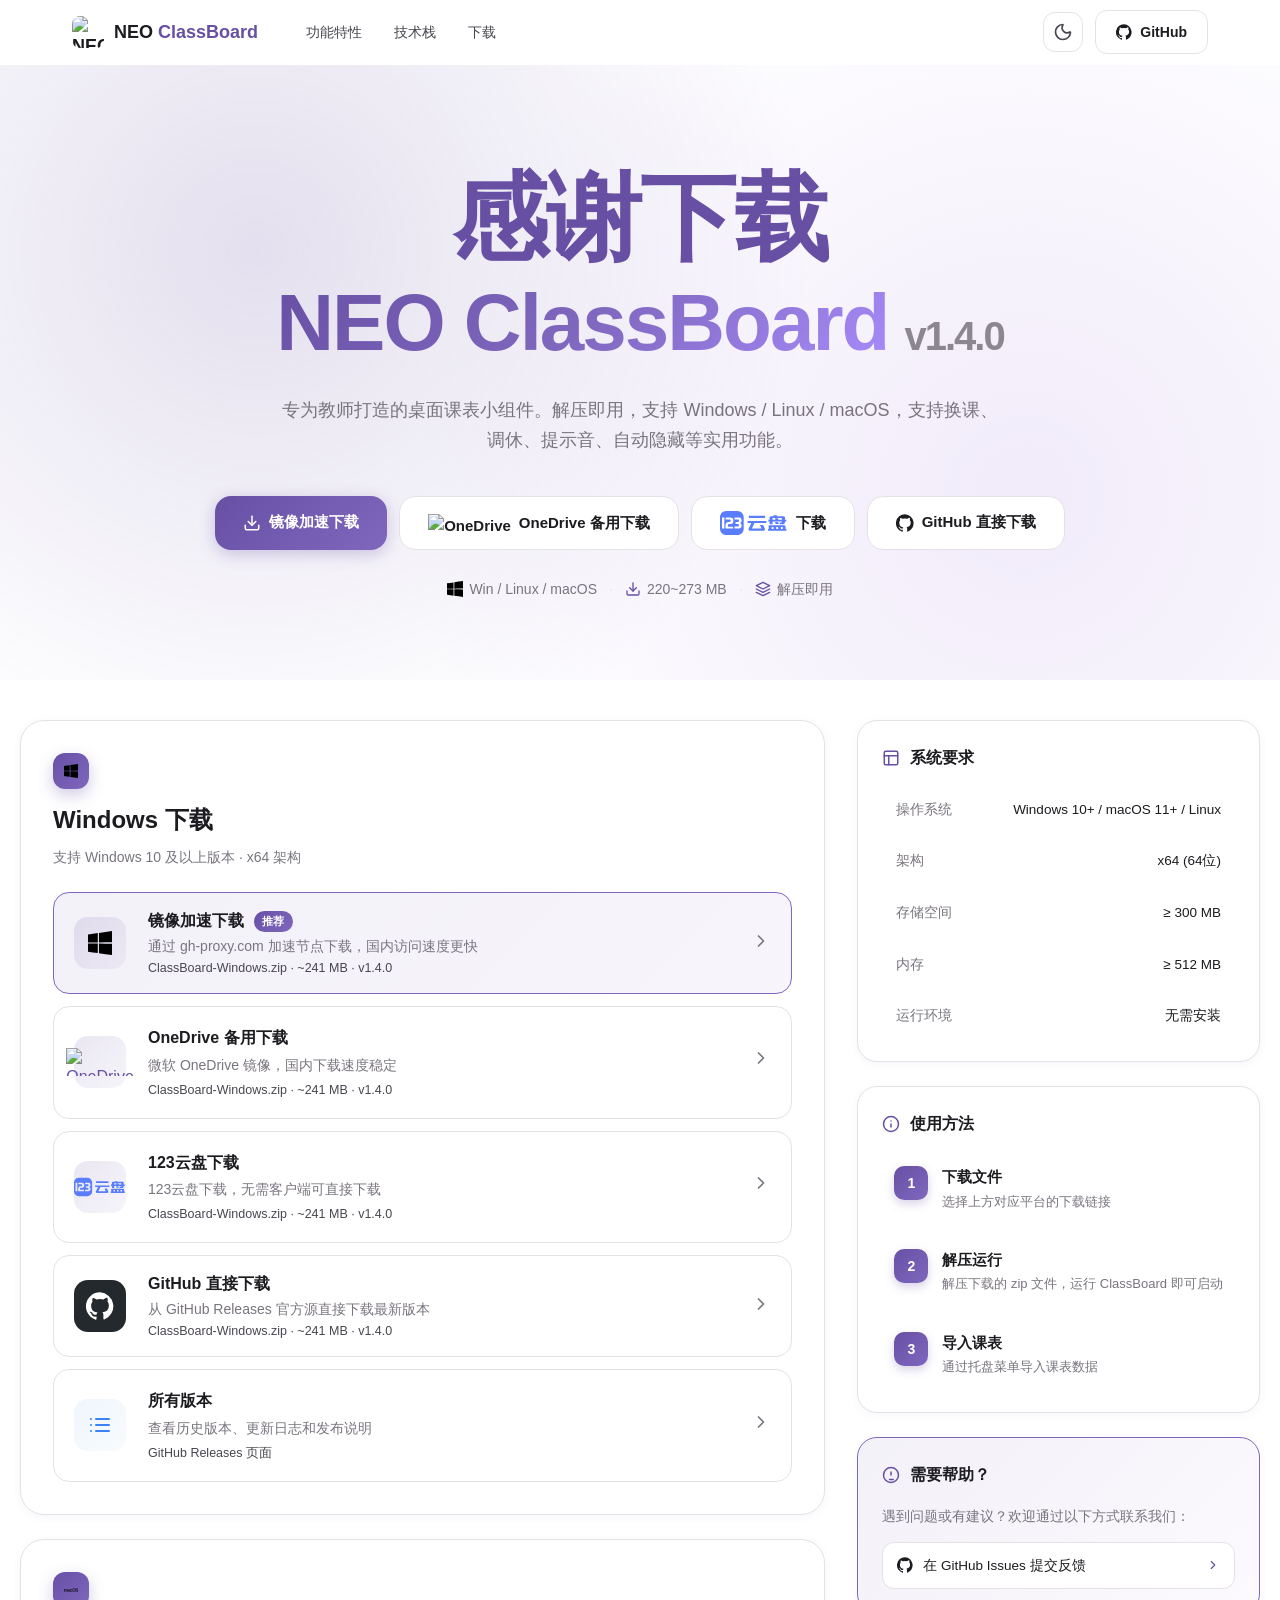
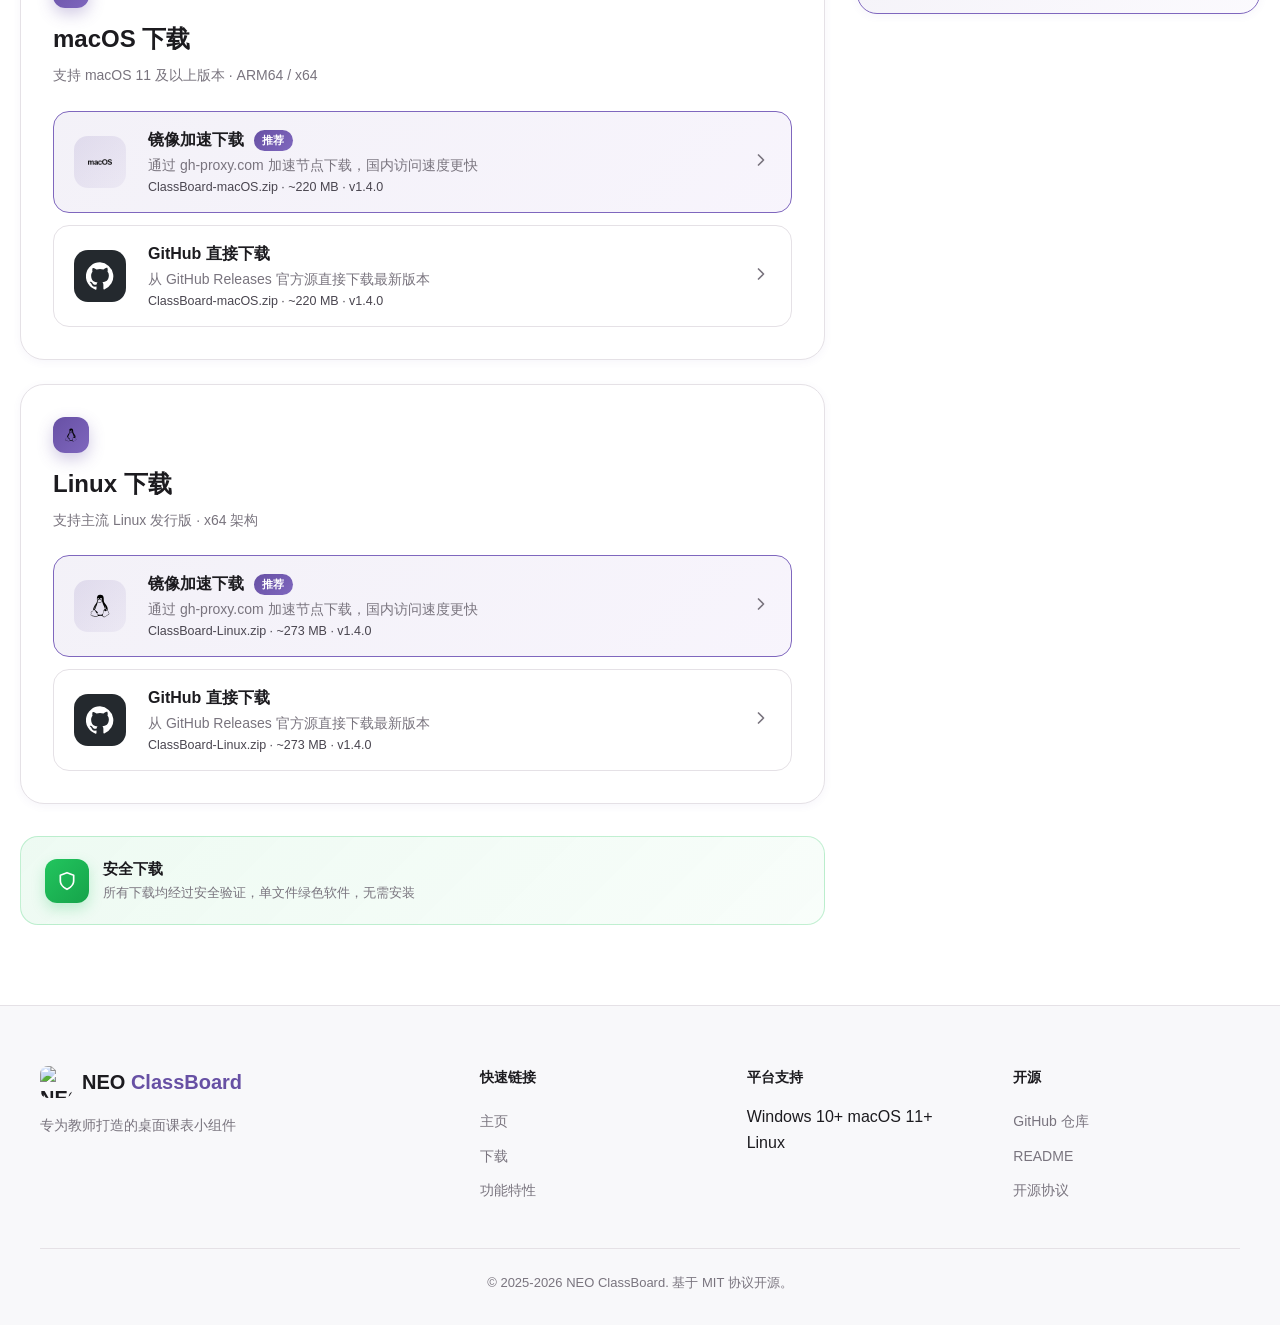
==== commit f8c97e97: "修复 Windows 区域 GitHub 直接下载卡片开闭标签不匹配" ====
--- a/download.html
+++ b/download.html
@@ -160,7 +160,7 @@
                 <div class="dl-option-arrow">
                   <svg xmlns="http://www.w3.org/2000/svg" width="20" height="20" viewBox="0 0 24 24" fill="none" stroke="currentColor" stroke-width="2" stroke-linecap="round" stroke-linejoin="round"><path d="m9 18 6-6-6-6"/></svg>
                 </div>
-              </a>
+              </button>
 
               <a href="https://github.com/mangchenofficial/NEO-ClassBoard/releases" class="dl-option" target="_blank" rel="noopener">
                 <div class="dl-option-icon dl-option-icon-list">
--- a/style.css
+++ b/style.css
@@ -1057,14 +1057,14 @@
 /* Detail Section */
 
 .dl-detail {
-  max-width: 1200px;
+  max-width: 1400px;
   margin: 0 auto;
   padding: 40px 20px 80px;
 }
 
 .dl-detail-grid {
   display: grid;
-  grid-template-columns: 1.6fr 1fr;
+  grid-template-columns: 2fr 1fr;
   gap: 32px;
 }
 
@@ -1131,6 +1131,11 @@
   text-decoration: none;
   transition: all 0.22s ease;
   color: inherit;
+  font-family: inherit;
+  font-size: inherit;
+  text-align: left;
+  width: 100%;
+  cursor: pointer;
 }
 
 .dl-option:hover {
@@ -1161,8 +1166,14 @@
 }
 
 .dl-option-icon-github {
-  background: linear-gradient(135deg, rgba(30, 30, 30, 0.1), rgba(30, 30, 30, 0.04));
-  color: var(--text);
+  background: #24292e;
+  color: #fff;
+}
+
+.dl-option-icon-github svg,
+.dl-option-icon-github img {
+  width: 28px;
+  height: 28px;
 }
 
 .dl-option-icon-list {
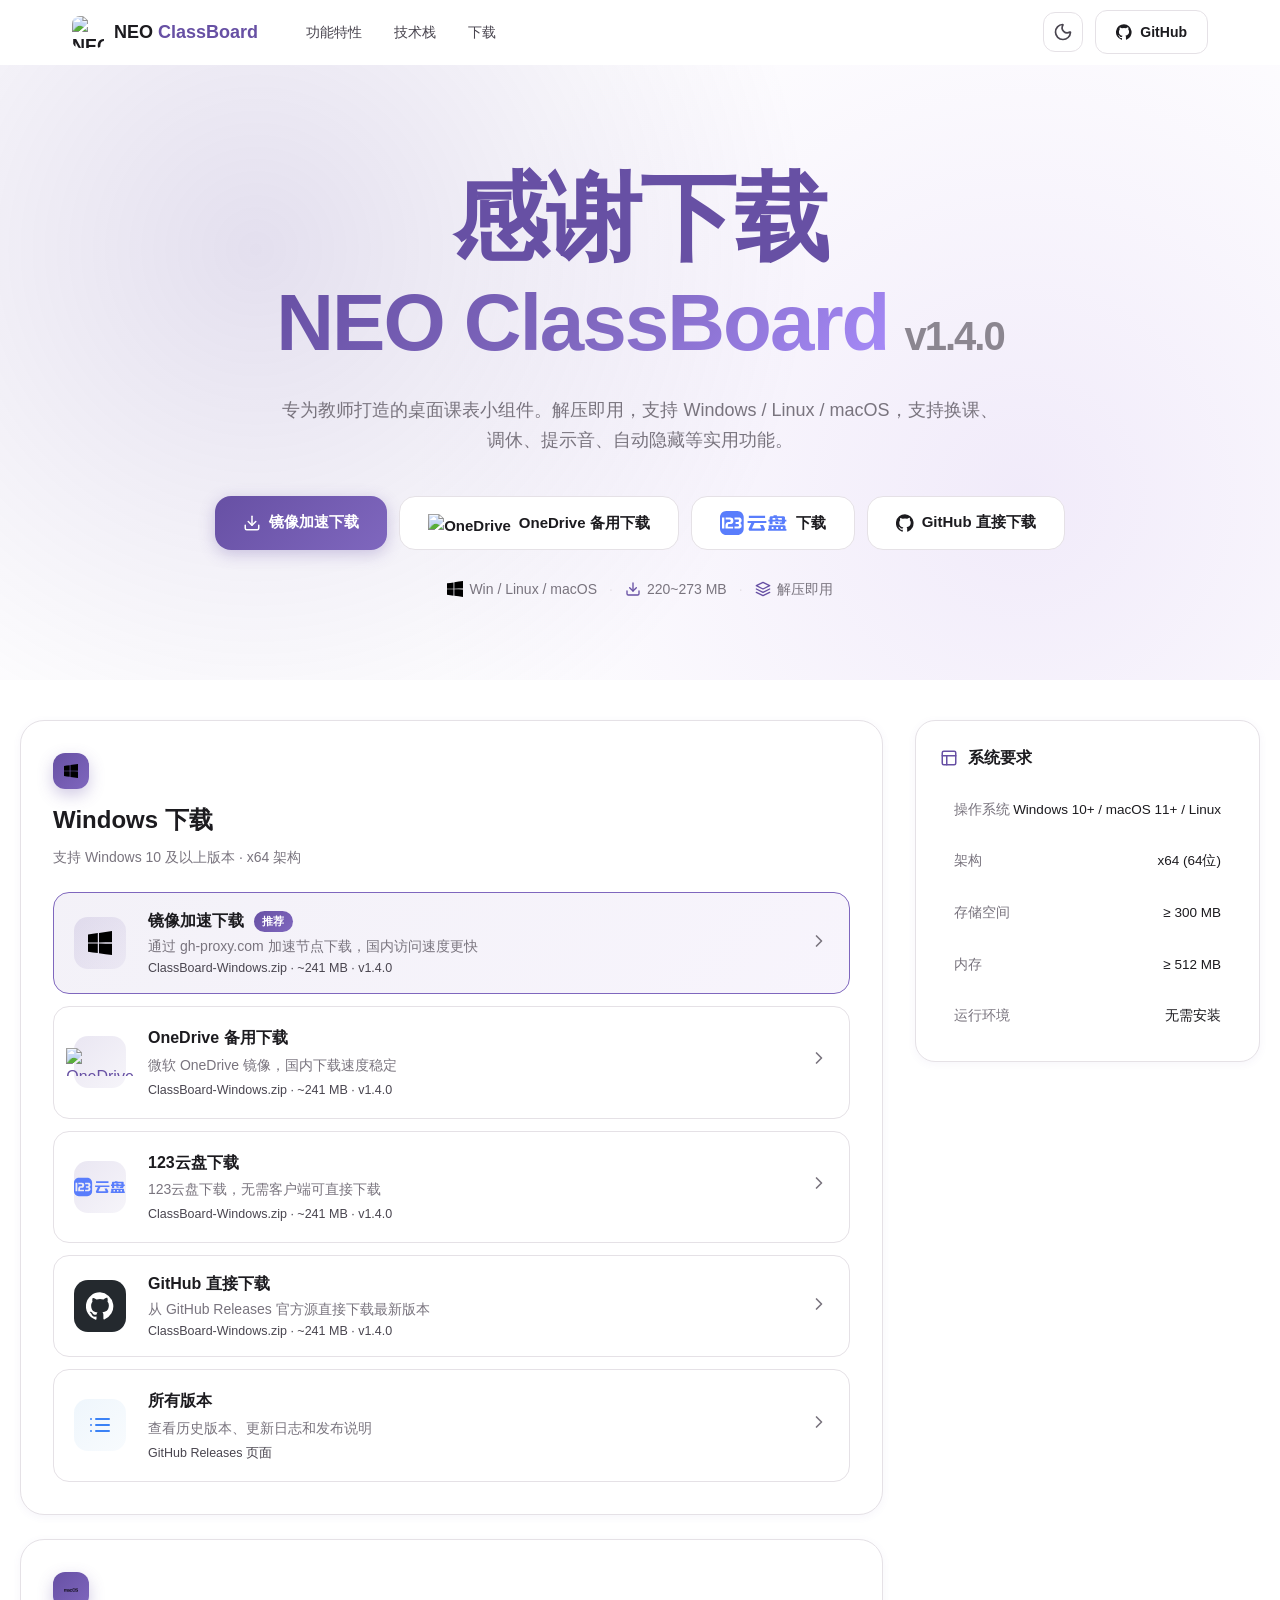
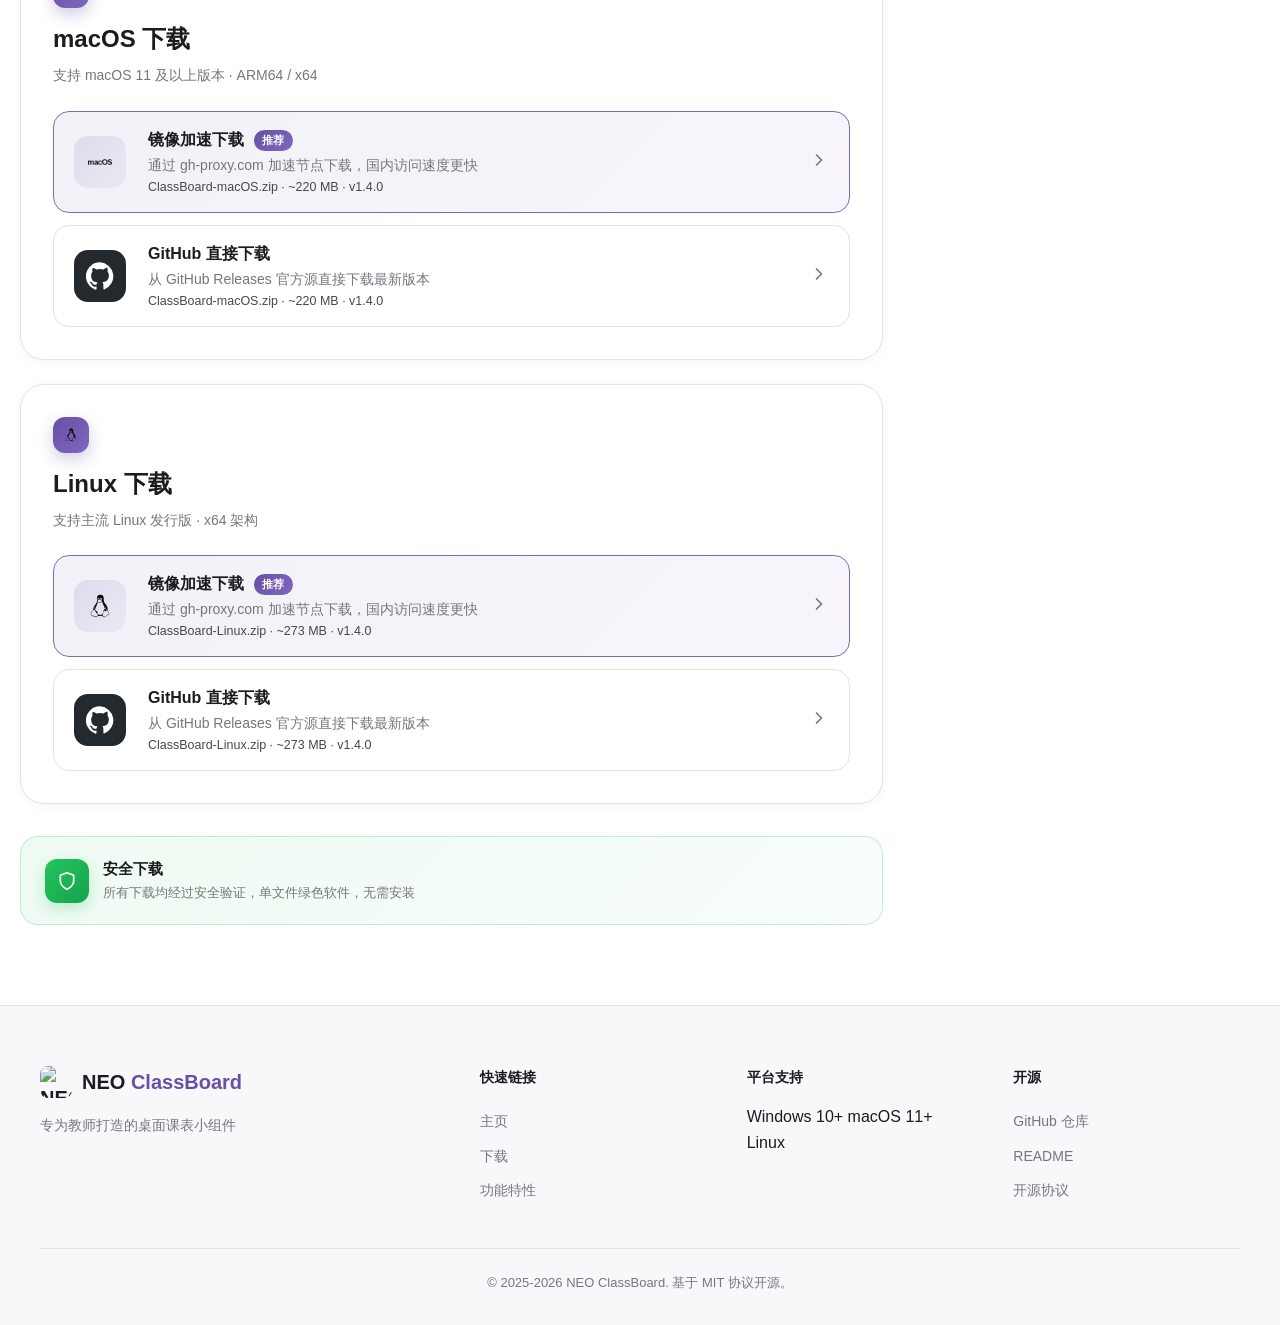
==== commit 30f12ecd: "精简侧边栏：只保留系统要求，调整主区域比例" ====
--- a/download.html
+++ b/download.html
@@ -302,49 +302,6 @@
               </div>
             </div>
           </div>
-
-          <div class="dl-side-card">
-            <h3 class="dl-side-title">
-              <svg xmlns="http://www.w3.org/2000/svg" width="18" height="18" viewBox="0 0 24 24" fill="none" stroke="currentColor" stroke-width="2" stroke-linecap="round" stroke-linejoin="round"><circle cx="12" cy="12" r="10"/><path d="M12 16v-4"/><path d="M12 8h.01"/></svg>
-              使用方法
-            </h3>
-            <div class="dl-step-list">
-              <div class="dl-step-item">
-                <div class="dl-step-num">1</div>
-                <div>
-                  <div class="dl-step-title">下载文件</div>
-                  <div class="dl-step-desc">选择上方对应平台的下载链接</div>
-                </div>
-              </div>
-              <div class="dl-step-item">
-                <div class="dl-step-num">2</div>
-                <div>
-                  <div class="dl-step-title">解压运行</div>
-                  <div class="dl-step-desc">解压下载的 zip 文件，运行 ClassBoard 即可启动</div>
-                </div>
-              </div>
-              <div class="dl-step-item">
-                <div class="dl-step-num">3</div>
-                <div>
-                  <div class="dl-step-title">导入课表</div>
-                  <div class="dl-step-desc">通过托盘菜单导入课表数据</div>
-                </div>
-              </div>
-            </div>
-          </div>
-
-          <div class="dl-side-card dl-side-help">
-            <h3 class="dl-side-title">
-              <svg xmlns="http://www.w3.org/2000/svg" width="18" height="18" viewBox="0 0 24 24" fill="none" stroke="currentColor" stroke-width="2" stroke-linecap="round" stroke-linejoin="round"><path d="M15 18h-5"/><circle cx="12" cy="12" r="10"/><path d="M12 8v4"/></svg>
-              需要帮助？
-            </h3>
-            <p class="dl-help-desc">遇到问题或有建议？欢迎通过以下方式联系我们：</p>
-            <a href="https://github.com/mangchenofficial/NEO-ClassBoard/issues" class="dl-help-link" target="_blank" rel="noopener">
-              <svg xmlns="http://www.w3.org/2000/svg" width="16" height="16" viewBox="0 0 24 24" fill="currentColor"><path d="M12 .3a12 12 0 0 0-3.8 23.4c.6.1.8-.3.8-.6v-2c-3.3.7-4-1.6-4-1.6-.5-1.4-1.3-1.8-1.3-1.8-1.1-.7.1-.7.1-.7 1.2.1 1.8 1.2 1.8 1.2 1.1 1.8 2.8 1.3 3.5 1 .1-.8.4-1.3.8-1.6-2.7-.3-5.5-1.3-5.5-6 0-1.3.5-2.4 1.2-3.2-.1-.3-.5-1.5.1-3.2 0 0 1-.3 3.3 1.2a11.5 11.5 0 0 1 6 0C17.3 4.7 18.3 5 18.3 5c.6 1.7.2 2.9.1 3.2a4.7 4.7 0 0 1 1.2 3.2c0 4.7-2.8 5.7-5.5 6 .4.4.8 1.1.8 2.2v3.3c0 .3.2.7.8.6A12 12 0 0 0 12 .3"/></svg>
-              在 GitHub Issues 提交反馈
-              <svg xmlns="http://www.w3.org/2000/svg" width="14" height="14" viewBox="0 0 24 24" fill="none" stroke="currentColor" stroke-width="2" stroke-linecap="round" stroke-linejoin="round"><path d="m9 18 6-6-6-6"/></svg>
-            </a>
-          </div>
         </div>
       </div>
     </section>
--- a/style.css
+++ b/style.css
@@ -1064,7 +1064,7 @@
 
 .dl-detail-grid {
   display: grid;
-  grid-template-columns: 2fr 1fr;
+  grid-template-columns: 2.5fr 1fr;
   gap: 32px;
 }
 
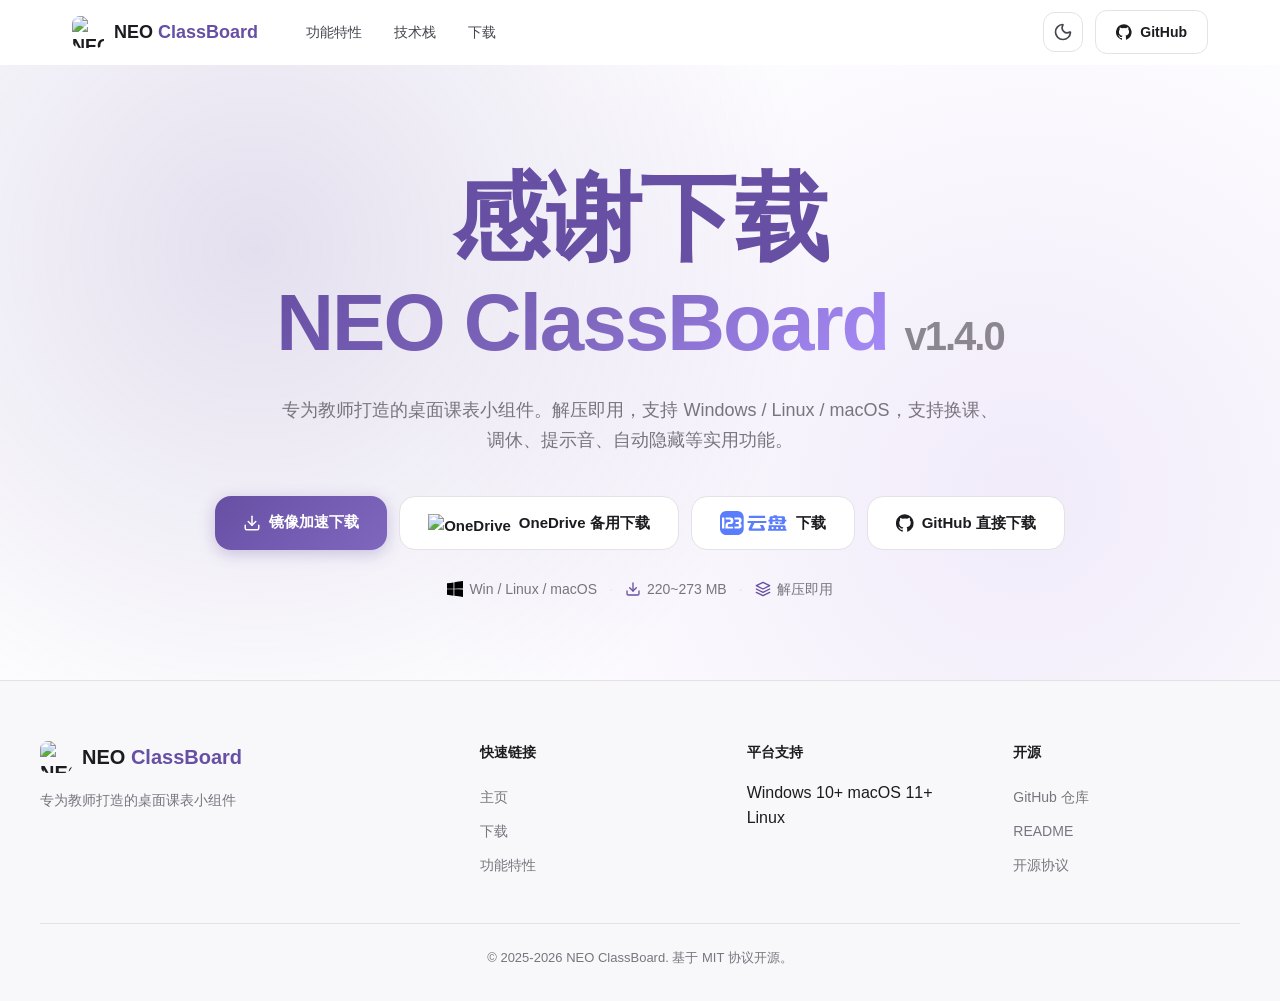
==== commit 96c76c7f: "fix: 修复下载页面问题 - 移除重复下载区块、修复链接与样式清理" ====
--- a/download.html
+++ b/download.html
@@ -8,6 +8,7 @@
   <meta property="og:title" content="下载 | NEO ClassBoard">
   <meta property="og:description" content="下载 NEO ClassBoard 应用程序以在您的设备上使用。">
   <meta property="og:type" content="website">
+  <meta property="og:image" content="preview.png">
   <link rel="icon" type="image/svg+xml" href="icons/logo.svg">
   <title>下载 | NEO ClassBoard</title>
   <link rel="stylesheet" href="style.css?v=4">
@@ -16,7 +17,7 @@
   <nav class="navbar">
     <div class="nav-inner">
       <div class="nav-left">
-        <a href="/" class="logo">
+        <a href="index.html" class="logo">
           <img src="icons/logo.svg" alt="NEO ClassBoard" class="logo-img">
           <span class="logo-text">NEO <em>ClassBoard</em></span>
         </a>
@@ -65,10 +66,10 @@
               <svg width="68" height="24" viewBox="0 0 102 36" fill="none" xmlns="http://www.w3.org/2000/svg"><path fill-rule="evenodd" clip-rule="evenodd" d="M9.421 0h16.701c5.208 0 9.421 4.268 9.421 9.542v16.916c0 5.274-4.213 9.542-9.42 9.542H9.42C4.214 36 0 31.732 0 26.458V9.542C0 4.268 4.214 0 9.421 0ZM6.535 9.586H2.98v16.829h3.554V9.585Zm5.241 12.361c.018-.876.155-1.449.42-1.718.197-.268.505-.45.908-.555.394-.104.411-.095 1.242-.104h.942c1.73 0 2.133-.26 2.998-.78.582-.356.942-.946 1.276-1.7.334-.747.496-1.614.496-2.586 0-.79-.137-1.527-.402-2.203-.266-.686-.651-1.223-1.148-1.631-.83-.72-1.524-1.084-4.436-1.084H8.505v3.001h4.822c.933 0 1.601.13 2.02.382.549.355.823.91.823 1.665 0 .694-.3 1.215-.9 1.562-.385.216-.727.33-1.644.33h-.573c-1.131 0-1.405.077-1.936.225-.531.147-1.02.442-1.473.885-.96.989-1.43 2.429-1.396 4.311v4.468h11.374v-2.976h-7.863v-1.492h.017Zm14.338 4.468c1.242 0 2.175-.061 2.8-.191.626-.13 1.2-.365 1.73-.72 1.2-.772 1.79-1.96 1.79-3.557 0-1.735-.736-3.088-2.218-4.06 1.482-.876 2.218-2.09 2.218-3.66 0-.911-.17-1.796-.668-2.594-.496-.859-1.259-1.405-2.124-1.726a4.179 4.179 0 0 0-1.01-.252c-.309-.035-1.01-.06-2.107-.078H21.78v3.001h4.128c.582 0 .994.018 1.233.061.24.043.454.13.634.269.497.338.745.876.745 1.613 0 .677-.188 1.171-.573 1.492-.317.27-.994.408-2.039.408h-2.552v2.976h2.552c.865 0 1.473.104 1.816.303.548.321.822.902.822 1.744 0 .694-.214 1.214-.65 1.561-.352.287-1.012.425-1.996.425H21.77v2.976h4.343v.009ZM72.586 15.935h1.798l-.017 4.077h4.462l.026-4.085h14.02v.485c0 .191-.068.373-.197.52a.82.82 0 0 1-.548.2h-2.655v2.872h4.9c.453 0 .847-.087 1.19-.26.368-.174.685-.4.968-.686.256-.243.48-.564.676-.98.146-.33.223-.729.223-1.206v-.945h2.081V13.22h-2.081V9.715c0-.798-.197-1.934-2.253-1.934h-9.883l-.009-1.275h-4.993l-.017 1.275h-3.871c-1.123 0-2.022.92-2.022 2.047v3.4h-1.798v2.707ZM83.24 13.23h-4.385v-2.646h13.078c.386 0 .634.07.754.2s.18.355.18.685v1.76h-5.088l-.856-2.246h-4.505l.822 2.247ZM72.02 29.563h27.604v-2.706H98.34v-2.67c0-1.567.001-2.969-2.51-2.969H73.048v5.639H72.02v2.706Zm8.248-2.706h-2.706v-2.932h2.706v2.932Zm4.085-2.941h2.861v2.932h-2.86v-2.932Zm6.904 2.932v-2.932l2.843.017-.008 2.915h-2.835Z" fill="#597DFC"/><path d="M87.009 16.517h-4.505l1.164 3.131h4.471l-1.13-3.131ZM41.376 18.173h5.567l-3.828 8.085c-.737 1.553.385 3.357 2.09 3.357h19.904c1.713 0 2.843-1.804 2.098-3.365l-2.552-5.361h-4.702l2.252 5.37H47.877l3.828-8.086h17.832v-3.357H41.376v3.357ZM67.635 6.957H43.27v3.357h24.365V6.957Z" fill="#597DFC"/></svg>
               下载
             </a>
-            <button class="btn btn-ghost btn-large mirror-dl-btn">
-              <svg xmlns="http://www.w3.org/2000/svg" width="18" height="18" viewBox="0 0 24 24" fill="currentColor"><path d="M12 .3a12 12 0 0 0-3.8 23.4c.6.1.8-.3.8-.6v-2c-3.3.7-4-1.6-4-1.6-.5-1.4-1.3-1.8-1.3-1.8-1.1-.7.1-.7.1-.7 1.2.1 1.8 1.2 1.8 1.2 1.1 1.8 2.8 1.3 3.5 1 .1-.8.4-1.3.8-1.6-2.7-.3-5.5-1.3-5.5-6 0-1.3.5-2.4 1.2-3.2-.1-.3-.5-1.5.1-3.2 0 0 1-.3 3.3 1.2a11.5 11 0 0 1 6 0C17.3 4.7 18.3 5 18.3 5c.6 1.7.2 2.9.1 3.2a4.7 4.7 0 0 1 1.2 3.2c0 4.7-2.8 5.7-5.5 6 .4.4.8 1.1.8 2.2v3.3c0 .3.2.7.8.6A12 12 0 0 0 12 .3"/></svg>
+            <a href="https://github.com/mangchenofficial/NEO-ClassBoard/releases" class="btn btn-ghost btn-large" target="_blank" rel="noopener">
+              <svg xmlns="http://www.w3.org/2000/svg" width="18" height="18" viewBox="0 0 24 24" fill="currentColor"><path d="M12 .3a12 12 0 0 0-3.8 23.4c.6.1.8-.3.8-.6v-2c-3.3.7-4-1.6-4-1.6-.5-1.4-1.3-1.8-1.3-1.8-1.1-.7.1-.7.1-.7 1.2.1 1.8 1.2 1.8 1.2 1.1 1.8 2.8 1.3 3.5 1 .1-.8.4-1.3.8-1.6-2.7-.3-5.5-1.3-5.5-6 0-1.3.5-2.4 1.2-3.2-.1-.3-.5-1.5.1-3.2 0 0 1-.3 3.3 1.2a11.5 11.5 0 0 1 6 0C17.3 4.7 18.3 5 18.3 5c.6 1.7.2 2.9.1 3.2a4.7 4.7 0 0 1 1.2 3.2c0 4.7-2.8 5.7-5.5 6 .4.4.8 1.1.8 2.2v3.3c0 .3.2.7.8.6A12 12 0 0 0 12 .3"/></svg>
               GitHub 直接下载
-            </button>
+            </a>
           </div>
           <div class="dl-hero-meta">
             <div class="dl-meta-item">
@@ -90,227 +91,12 @@
       </div>
     </section>
 
-    <section class="dl-detail">
-      <div class="dl-detail-grid">
-        <div class="dl-detail-main">
-          <div class="dl-download-section">
-            <div class="dl-section-header">
-              <div class="dl-section-tag">
-                <img src="windows-174-svgrepo-com.svg" width="14" height="14" alt="Windows">
-              </div>
-              <h2 class="dl-section-title">Windows 下载</h2>
-              <p class="dl-section-sub">支持 Windows 10 及以上版本 · x64 架构</p>
-            </div>
-
-            <div class="dl-option-list">
-              <button class="dl-option dl-option-primary mirror-dl-btn">
-                <div class="dl-option-icon">
-                  <img src="windows-174-svgrepo-com.svg" width="24" height="24" alt="Windows">
-                </div>
-                <div class="dl-option-body">
-                  <div class="dl-option-title">
-                    镜像加速下载
-                    <span class="dl-recommend">推荐</span>
-                  </div>
-                  <div class="dl-option-desc">通过 gh-proxy.com 加速节点下载，国内访问速度更快</div>
-                  <div class="dl-option-meta">ClassBoard-Windows.zip · ~241 MB · v1.4.0</div>
-                </div>
-                <div class="dl-option-arrow">
-                  <svg xmlns="http://www.w3.org/2000/svg" width="20" height="20" viewBox="0 0 24 24" fill="none" stroke="currentColor" stroke-width="2" stroke-linecap="round" stroke-linejoin="round"><path d="m9 18 6-6-6-6"/></svg>
-                </div>
-              </button>
-
-              <a href="https://1drv.ms/f/c/c50448fcd09bd035/IgACwT4-P6wjRJMmuWhiHjbNAaXKxIuR_7lnHz6IeenwtAE?e=2rGnfV" class="dl-option" target="_blank" rel="noopener">
-                <div class="dl-option-icon">
-                  <img src="onedrive.png" alt="OneDrive" style="height:28px;vertical-align:middle;">
-                </div>
-                <div class="dl-option-body">
-                  <div class="dl-option-title">OneDrive 备用下载</div>
-                  <div class="dl-option-desc">微软 OneDrive 镜像，国内下载速度稳定</div>
-                  <div class="dl-option-meta">ClassBoard-Windows.zip · ~241 MB · v1.4.0</div>
-                </div>
-                <div class="dl-option-arrow">
-                  <svg xmlns="http://www.w3.org/2000/svg" width="20" height="20" viewBox="0 0 24 24" fill="none" stroke="currentColor" stroke-width="2" stroke-linecap="round" stroke-linejoin="round"><path d="m9 18 6-6-6-6"/></svg>
-                </div>
-              </a>
-
-              <a href="https://1816559621.share.123pan.cn/123pan/SQA6Vv-x8ZZH" class="dl-option" target="_blank" rel="noopener">
-                <div class="dl-option-icon">
-                  <svg width="85" height="30" viewBox="0 0 102 36" fill="none" xmlns="http://www.w3.org/2000/svg"><path fill-rule="evenodd" clip-rule="evenodd" d="M9.421 0h16.701c5.208 0 9.421 4.268 9.421 9.542v16.916c0 5.274-4.213 9.542-9.42 9.542H9.42C4.214 36 0 31.732 0 26.458V9.542C0 4.268 4.214 0 9.421 0ZM6.535 9.586H2.98v16.829h3.554V9.585Zm5.241 12.361c.018-.876.155-1.449.42-1.718.197-.268.505-.45.908-.555.394-.104.411-.095 1.242-.104h.942c1.73 0 2.133-.26 2.998-.78.582-.356.942-.946 1.276-1.7.334-.747.496-1.614.496-2.586 0-.79-.137-1.527-.402-2.203-.266-.686-.651-1.223-1.148-1.631-.83-.72-1.524-1.084-4.436-1.084H8.505v3.001h4.822c.933 0 1.601.13 2.02.382.549.355.823.91.823 1.665 0 .694-.3 1.215-.9 1.562-.385.216-.727.33-1.644.33h-.573c-1.131 0-1.405.077-1.936.225-.531.147-1.02.442-1.473.885-.96.989-1.43 2.429-1.396 4.311v4.468h11.374v-2.976h-7.863v-1.492h.017Zm14.338 4.468c1.242 0 2.175-.061 2.8-.191.626-.13 1.2-.365 1.73-.72 1.2-.772 1.79-1.96 1.79-3.557 0-1.735-.736-3.088-2.218-4.06 1.482-.876 2.218-2.09 2.218-3.66 0-.911-.17-1.796-.668-2.594-.496-.859-1.259-1.405-2.124-1.726a4.179 4.179 0 0 0-1.01-.252c-.309-.035-1.01-.06-2.107-.078H21.78v3.001h4.128c.582 0 .994.018 1.233.061.24.043.454.13.634.269.497.338.745.876.745 1.613 0 .677-.188 1.171-.573 1.492-.317.27-.994.408-2.039.408h-2.552v2.976h2.552c.865 0 1.473.104 1.816.303.548.321.822.902.822 1.744 0 .694-.214 1.214-.65 1.561-.352.287-1.012.425-1.996.425H21.77v2.976h4.343v.009ZM72.586 15.935h1.798l-.017 4.077h4.462l.026-4.085h14.02v.485c0 .191-.068.373-.197.52a.82.82 0 0 1-.548.2h-2.655v2.872h4.9c.453 0 .847-.087 1.19-.26.368-.174.685-.4.968-.686.256-.243.48-.564.676-.98.146-.33.223-.729.223-1.206v-.945h2.081V13.22h-2.081V9.715c0-.798-.197-1.934-2.253-1.934h-9.883l-.009-1.275h-4.993l-.017 1.275h-3.871c-1.123 0-2.022.92-2.022 2.047v3.4h-1.798v2.707ZM83.24 13.23h-4.385v-2.646h13.078c.386 0 .634.07.754.2s.18.355.18.685v1.76h-5.088l-.856-2.246h-4.505l.822 2.247ZM72.02 29.563h27.604v-2.706H98.34v-2.67c0-1.567.001-2.969-2.51-2.969H73.048v5.639H72.02v2.706Zm8.248-2.706h-2.706v-2.932h2.706v2.932Zm4.085-2.941h2.861v2.932h-2.86v-2.932Zm6.904 2.932v-2.932l2.843.017-.008 2.915h-2.835Z" fill="#597DFC"/><path d="M87.009 16.517h-4.505l1.164 3.131h4.471l-1.13-3.131ZM41.376 18.173h5.567l-3.828 8.085c-.737 1.553.385 3.357 2.09 3.357h19.904c1.713 0 2.843-1.804 2.098-3.365l-2.552-5.361h-4.702l2.252 5.37H47.877l3.828-8.086h17.832v-3.357H41.376v3.357ZM67.635 6.957H43.27v3.357h24.365V6.957Z" fill="#597DFC"/></svg>
-                </div>
-                <div class="dl-option-body">
-                  <div class="dl-option-title">123云盘下载</div>
-                  <div class="dl-option-desc">123云盘下载，无需客户端可直接下载</div>
-                  <div class="dl-option-meta">ClassBoard-Windows.zip · ~241 MB · v1.4.0</div>
-                </div>
-                <div class="dl-option-arrow">
-                  <svg xmlns="http://www.w3.org/2000/svg" width="20" height="20" viewBox="0 0 24 24" fill="none" stroke="currentColor" stroke-width="2" stroke-linecap="round" stroke-linejoin="round"><path d="m9 18 6-6-6-6"/></svg>
-                </div>
-              </a>
-
-              <button class="dl-option mirror-dl-btn">
-                <div class="dl-option-icon dl-option-icon-github">
-                  <svg xmlns="http://www.w3.org/2000/svg" width="24" height="24" viewBox="0 0 24 24" fill="currentColor"><path d="M12 .3a12 12 0 0 0-3.8 23.4c.6.1.8-.3.8-.6v-2c-3.3.7-4-1.6-4-1.6-.5-1.4-1.3-1.8-1.3-1.8-1.1-.7.1-.7.1-.7 1.2.1 1.8 1.2 1.8 1.2 1.1 1.8 2.8 1.3 3.5 1 .1-.8.4-1.3.8-1.6-2.7-.3-5.5-1.3-5.5-6 0-1.3.5-2.4 1.2-3.2-.1-.3-.5-1.5.1-3.2 0 0 1-.3 3.3 1.2a11.5 11.5 0 0 1 6 0C17.3 4.7 18.3 5 18.3 5c.6 1.7.2 2.9.1 3.2a4.7 4.7 0 0 1 1.2 3.2c0 4.7-2.8 5.7-5.5 6 .4.4.8 1.1.8 2.2v3.3c0 .3.2.7.8.6A12 12 0 0 0 12 .3"/></svg>
-                </div>
-                <div class="dl-option-body">
-                  <div class="dl-option-title">GitHub 直接下载</div>
-                  <div class="dl-option-desc">从 GitHub Releases 官方源直接下载最新版本</div>
-                  <div class="dl-option-meta">ClassBoard-Windows.zip · ~241 MB · v1.4.0</div>
-                </div>
-                <div class="dl-option-arrow">
-                  <svg xmlns="http://www.w3.org/2000/svg" width="20" height="20" viewBox="0 0 24 24" fill="none" stroke="currentColor" stroke-width="2" stroke-linecap="round" stroke-linejoin="round"><path d="m9 18 6-6-6-6"/></svg>
-                </div>
-              </button>
-
-              <a href="https://github.com/mangchenofficial/NEO-ClassBoard/releases" class="dl-option" target="_blank" rel="noopener">
-                <div class="dl-option-icon dl-option-icon-list">
-                  <svg xmlns="http://www.w3.org/2000/svg" width="24" height="24" viewBox="0 0 24 24" fill="none" stroke="currentColor" stroke-width="2" stroke-linecap="round" stroke-linejoin="round"><line x1="8" x2="21" y1="6" y2="6"/><line x1="8" x2="21" y1="12" y2="12"/><line x1="8" x2="21" y1="18" y2="18"/><line x1="3" x2="3.01" y1="6" y2="6"/><line x1="3" x2="3.01" y1="12" y2="12"/><line x1="3" x2="3.01" y1="18" y2="18"/></svg>
-                </div>
-                <div class="dl-option-body">
-                  <div class="dl-option-title">所有版本</div>
-                  <div class="dl-option-desc">查看历史版本、更新日志和发布说明</div>
-                  <div class="dl-option-meta">GitHub Releases 页面</div>
-                </div>
-                <div class="dl-option-arrow">
-                  <svg xmlns="http://www.w3.org/2000/svg" width="20" height="20" viewBox="0 0 24 24" fill="none" stroke="currentColor" stroke-width="2" stroke-linecap="round" stroke-linejoin="round"><path d="m9 18 6-6-6-6"/></svg>
-                </div>
-              </a>
-            </div>
-          </div>
-
-          <div class="dl-download-section">
-            <div class="dl-section-header">
-              <div class="dl-section-tag">
-                <img src="macos-icon-256px.png" width="14" height="14" alt="macOS">
-              </div>
-              <h2 class="dl-section-title">macOS 下载</h2>
-              <p class="dl-section-sub">支持 macOS 11 及以上版本 · ARM64 / x64</p>
-            </div>
-            <div class="dl-option-list">
-              <button class="dl-option dl-option-primary mirror-dl-btn">
-                <div class="dl-option-icon">
-                  <img src="macos-icon-256px.png" width="24" height="24" alt="macOS">
-                </div>
-                <div class="dl-option-body">
-                  <div class="dl-option-title">
-                    镜像加速下载
-                    <span class="dl-recommend">推荐</span>
-                  </div>
-                  <div class="dl-option-desc">通过 gh-proxy.com 加速节点下载，国内访问速度更快</div>
-                  <div class="dl-option-meta">ClassBoard-macOS.zip · ~220 MB · v1.4.0</div>
-                </div>
-                <div class="dl-option-arrow">
-                  <svg xmlns="http://www.w3.org/2000/svg" width="20" height="20" viewBox="0 0 24 24" fill="none" stroke="currentColor" stroke-width="2" stroke-linecap="round" stroke-linejoin="round"><path d="m9 18 6-6-6-6"/></svg>
-                </div>
-              </button>
-              <button class="dl-option mirror-dl-btn">
-                <div class="dl-option-icon dl-option-icon-github">
-                  <svg xmlns="http://www.w3.org/2000/svg" width="24" height="24" viewBox="0 0 24 24" fill="currentColor"><path d="M12 .3a12 12 0 0 0-3.8 23.4c.6.1.8-.3.8-.6v-2c-3.3.7-4-1.6-4-1.6-.5-1.4-1.3-1.8-1.3-1.8-1.1-.7.1-.7.1-.7 1.2.1 1.8 1.2 1.8 1.2 1.1 1.8 2.8 1.3 3.5 1 .1-.8.4-1.3.8-1.6-2.7-.3-5.5-1.3-5.5-6 0-1.3.5-2.4 1.2-3.2-.1-.3-.5-1.5.1-3.2 0 0 1-.3 3.3 1.2a11.5 11.5 0 0 1 6 0C17.3 4.7 18.3 5 18.3 5c.6 1.7.2 2.9.1 3.2a4.7 4.7 0 0 1 1.2 3.2c0 4.7-2.8 5.7-5.5 6 .4.4.8 1.1.8 2.2v3.3c0 .3.2.7.8.6A12 12 0 0 0 12 .3"/></svg>
-                </div>
-                <div class="dl-option-body">
-                  <div class="dl-option-title">GitHub 直接下载</div>
-                  <div class="dl-option-desc">从 GitHub Releases 官方源直接下载最新版本</div>
-                  <div class="dl-option-meta">ClassBoard-macOS.zip · ~220 MB · v1.4.0</div>
-                </div>
-                <div class="dl-option-arrow">
-                  <svg xmlns="http://www.w3.org/2000/svg" width="20" height="20" viewBox="0 0 24 24" fill="none" stroke="currentColor" stroke-width="2" stroke-linecap="round" stroke-linejoin="round"><path d="m9 18 6-6-6-6"/></svg>
-                </div>
-              </button>
-            </div>
-          </div>
-
-          <div class="dl-download-section">
-            <div class="dl-section-header">
-              <div class="dl-section-tag">
-                <img src="linux-svgrepo-com.svg" width="14" height="14" alt="Linux">
-              </div>
-              <h2 class="dl-section-title">Linux 下载</h2>
-              <p class="dl-section-sub">支持主流 Linux 发行版 · x64 架构</p>
-            </div>
-            <div class="dl-option-list">
-              <button class="dl-option dl-option-primary mirror-dl-btn">
-                <div class="dl-option-icon">
-                  <img src="linux-svgrepo-com.svg" width="24" height="24" alt="Linux">
-                </div>
-                <div class="dl-option-body">
-                  <div class="dl-option-title">
-                    镜像加速下载
-                    <span class="dl-recommend">推荐</span>
-                  </div>
-                  <div class="dl-option-desc">通过 gh-proxy.com 加速节点下载，国内访问速度更快</div>
-                  <div class="dl-option-meta">ClassBoard-Linux.zip · ~273 MB · v1.4.0</div>
-                </div>
-                <div class="dl-option-arrow">
-                  <svg xmlns="http://www.w3.org/2000/svg" width="20" height="20" viewBox="0 0 24 24" fill="none" stroke="currentColor" stroke-width="2" stroke-linecap="round" stroke-linejoin="round"><path d="m9 18 6-6-6-6"/></svg>
-                </div>
-              </button>
-              <button class="dl-option mirror-dl-btn">
-                <div class="dl-option-icon dl-option-icon-github">
-                  <svg xmlns="http://www.w3.org/2000/svg" width="24" height="24" viewBox="0 0 24 24" fill="currentColor"><path d="M12 .3a12 12 0 0 0-3.8 23.4c.6.1.8-.3.8-.6v-2c-3.3.7-4-1.6-4-1.6-.5-1.4-1.3-1.8-1.3-1.8-1.1-.7.1-.7.1-.7 1.2.1 1.8 1.2 1.8 1.2 1.1 1.8 2.8 1.3 3.5 1 .1-.8.4-1.3.8-1.6-2.7-.3-5.5-1.3-5.5-6 0-1.3.5-2.4 1.2-3.2-.1-.3-.5-1.5.1-3.2 0 0 1-.3 3.3 1.2a11.5 11.5 0 0 1 6 0C17.3 4.7 18.3 5 18.3 5c.6 1.7.2 2.9.1 3.2a4.7 4.7 0 0 1 1.2 3.2c0 4.7-2.8 5.7-5.5 6 .4.4.8 1.1.8 2.2v3.3c0 .3.2.7.8.6A12 12 0 0 0 12 .3"/></svg>
-                </div>
-                <div class="dl-option-body">
-                  <div class="dl-option-title">GitHub 直接下载</div>
-                  <div class="dl-option-desc">从 GitHub Releases 官方源直接下载最新版本</div>
-                  <div class="dl-option-meta">ClassBoard-Linux.zip · ~273 MB · v1.4.0</div>
-                </div>
-                <div class="dl-option-arrow">
-                  <svg xmlns="http://www.w3.org/2000/svg" width="20" height="20" viewBox="0 0 24 24" fill="none" stroke="currentColor" stroke-width="2" stroke-linecap="round" stroke-linejoin="round"><path d="m9 18 6-6-6-6"/></svg>
-                </div>
-              </button>
-            </div>
-          </div>
-
-          <div class="dl-verify-section">
-            <div class="dl-verify-card">
-              <div class="dl-verify-icon">
-                <svg xmlns="http://www.w3.org/2000/svg" width="20" height="20" viewBox="0 0 24 24" fill="none" stroke="currentColor" stroke-width="2" stroke-linecap="round" stroke-linejoin="round"><path d="M12 22s8-4 8-10V5l-8-3-8 3v7c0 6 8 10 8 10z"/></svg>
-              </div>
-              <div>
-                <div class="dl-verify-title">安全下载</div>
-                <div class="dl-verify-desc">所有下载均经过安全验证，单文件绿色软件，无需安装</div>
-              </div>
-            </div>
-          </div>
-        </div>
-
-        <div class="dl-detail-side">
-          <div class="dl-side-card">
-            <h3 class="dl-side-title">
-              <svg xmlns="http://www.w3.org/2000/svg" width="18" height="18" viewBox="0 0 24 24" fill="none" stroke="currentColor" stroke-width="2" stroke-linecap="round" stroke-linejoin="round"><rect width="18" height="18" x="3" y="3" rx="2"/><path d="M3 9h18"/><path d="M9 21V9"/></svg>
-              系统要求
-            </h3>
-            <div class="dl-req-list">
-              <div class="dl-req-item">
-                <span class="dl-req-label">操作系统</span>
-                <span class="dl-req-value">Windows 10+ / macOS 11+ / Linux</span>
-              </div>
-              <div class="dl-req-item">
-                <span class="dl-req-label">架构</span>
-                <span class="dl-req-value">x64 (64位)</span>
-              </div>
-              <div class="dl-req-item">
-                <span class="dl-req-label">存储空间</span>
-                <span class="dl-req-value">≥ 300 MB</span>
-              </div>
-              <div class="dl-req-item">
-                <span class="dl-req-label">内存</span>
-                <span class="dl-req-value">≥ 512 MB</span>
-              </div>
-              <div class="dl-req-item">
-                <span class="dl-req-label">运行环境</span>
-                <span class="dl-req-value">无需安装</span>
-              </div>
-            </div>
-          </div>
-        </div>
-      </div>
-    </section>
   </main>
 
   <footer class="footer">
     <div class="footer-inner">
       <div class="footer-brand">
-        <a href="/" class="logo">
+        <a href="index.html" class="logo">
           <img src="icons/logo.svg" alt="NEO ClassBoard" class="logo-img">
           <span class="logo-text">NEO <em>ClassBoard</em></span>
         </a>
--- a/style.css
+++ b/style.css
@@ -567,104 +567,6 @@
   line-height: 1.6;
 }
 
-.preview-container {
-  max-width: 1000px;
-  margin: 0 auto;
-}
-
-.preview-main {
-  max-width: 900px;
-  margin: 0 auto;
-}
-
-.preview-image {
-  display: block;
-  width: 100%;
-  height: auto;
-  border-radius: 28px;
-  box-shadow: 0 24px 64px rgba(103, 80, 164, 0.25), 0 8px 24px rgba(103, 80, 164, 0.15);
-}
-
-.schedule-widget {
-  background: linear-gradient(135deg, var(--primary-50), var(--primary-100));
-  border-radius: var(--radius-md);
-  padding: 24px;
-  border: 1px solid var(--border);
-}
-
-.schedule-row {
-  display: flex;
-  align-items: center;
-  gap: 20px;
-  padding: 16px;
-  background: var(--bg-card);
-  border-radius: var(--radius);
-  border: 1px solid var(--border);
-}
-
-.schedule-row.current {
-  border-color: var(--primary);
-  box-shadow: 0 4px 12px rgba(103, 80, 164, 0.15);
-}
-
-.schedule-time {
-  display: flex;
-  flex-direction: column;
-  gap: 4px;
-  min-width: 80px;
-  padding-right: 20px;
-  border-right: 2px solid var(--border);
-}
-
-.schedule-row.current .schedule-time {
-  border-right-color: var(--primary);
-}
-
-.schedule-label {
-  font-size: 11px;
-  font-weight: 700;
-  color: var(--primary);
-  text-transform: uppercase;
-  letter-spacing: 0.05em;
-}
-
-.schedule-row.next .schedule-label {
-  color: var(--text-muted);
-}
-
-.schedule-period {
-  font-size: 13px;
-  font-weight: 600;
-  color: var(--text-secondary);
-}
-
-.schedule-content {
-  flex: 1;
-  display: flex;
-  flex-direction: column;
-  gap: 4px;
-}
-
-.schedule-subject {
-  font-size: 22px;
-  font-weight: 800;
-  color: var(--text-primary);
-}
-
-.schedule-row.next .schedule-subject {
-  font-size: 20px;
-  color: var(--text-secondary);
-}
-
-.schedule-detail {
-  font-size: 14px;
-  color: var(--text-muted);
-}
-
-.schedule-divider {
-  height: 12px;
-}
-
 .tech-section {
   background: var(--bg-secondary);
 }
@@ -722,129 +624,6 @@
 .tech-desc {
   font-size: 14px;
   color: var(--text-muted);
-}
-
-.download-hero {
-  max-width: 900px;
-  margin: 0 auto 48px;
-  background: linear-gradient(135deg, var(--primary-50) 0%, var(--primary-100) 100%);
-  border: 1px solid var(--border);
-  border-radius: var(--radius-xl);
-  padding: 48px 40px;
-  text-align: center;
-}
-
-.download-hero .btn {
-  font-size: 18px;
-  padding: 16px 36px;
-}
-
-.download-meta {
-  margin-top: 20px;
-  font-size: 14px;
-  color: var(--text-muted);
-  display: flex;
-  justify-content: center;
-  align-items: center;
-  gap: 8px;
-  flex-wrap: wrap;
-}
-
-.dot-sep {
-  color: var(--border);
-}
-
-.download-alt {
-  margin-top: 16px;
-  font-size: 14px;
-}
-
-.download-alt a {
-  color: var(--primary);
-  text-decoration: none;
-  transition: opacity 0.2s ease;
-}
-
-.download-alt a:hover {
-  opacity: 0.75;
-}
-
-.download-grid {
-  max-width: 1000px;
-  margin: 0 auto 48px;
-  display: grid;
-  grid-template-columns: repeat(auto-fit, minmax(250px, 1fr));
-  gap: 24px;
-}
-
-.download-card {
-  position: relative;
-  background: var(--bg-card);
-  border: 1px solid var(--border);
-  border-radius: var(--radius-lg);
-  padding: 32px;
-  transition: all 0.3s ease;
-}
-
-.download-card:hover {
-  transform: translateY(-4px);
-  box-shadow: var(--shadow-md);
-  border-color: var(--primary);
-}
-
-.download-step {
-  position: absolute;
-  top: 20px;
-  right: 20px;
-  width: 32px;
-  height: 32px;
-  border-radius: 50%;
-  background: var(--primary-50);
-  color: var(--primary);
-  font-size: 14px;
-  font-weight: 800;
-  display: flex;
-  align-items: center;
-  justify-content: center;
-}
-
-.download-icon {
-  width: 56px;
-  height: 56px;
-  border-radius: var(--radius);
-  display: flex;
-  align-items: center;
-  justify-content: center;
-  margin-bottom: 20px;
-}
-
-.download-icon svg {
-  width: 28px;
-  height: 28px;
-}
-
-.download-icon-1 { background: linear-gradient(135deg, #E8DEF8, #D0BCFF); color: #6750A4; }
-.download-icon-2 { background: linear-gradient(135deg, #DCFCE7, #A7F3D0); color: #10B981; }
-.download-icon-3 { background: linear-gradient(135deg, #E3F2FD, #90CAF9); color: #1E88E5; }
-
-.download-title {
-  font-size: 18px;
-  font-weight: 700;
-  margin-bottom: 8px;
-  color: var(--text-primary);
-}
-
-.download-desc {
-  font-size: 14px;
-  color: var(--text-secondary);
-  line-height: 1.6;
-}
-
-.download-actions {
-  display: flex;
-  justify-content: center;
-  gap: 16px;
-  flex-wrap: wrap;
 }
 
 .footer {
@@ -947,23 +726,6 @@
   text-align: center;
 }
 
-.dl-hero-welcome {
-  display: inline-flex;
-  align-items: center;
-  gap: 8px;
-  padding: 8px 18px;
-  border-radius: 100px;
-  background: var(--surface);
-  border: 1px solid var(--border);
-  font-size: 14px;
-  color: var(--text-secondary);
-  margin-bottom: 24px;
-}
-
-.dl-hero-welcome svg {
-  color: #ef4444;
-}
-
 .dl-hero-thanks {
   font-size: clamp(48px, 8vw, 96px);
   font-weight: 700;
@@ -993,15 +755,6 @@
   opacity: 0.85;
 }
 
-.dl-hero-title {
-  font-size: clamp(36px, 5vw, 56px);
-  font-weight: 700;
-  line-height: 1.15;
-  margin: 0 0 18px;
-  letter-spacing: -1px;
-  color: var(--text);
-}
-
 .dl-hero-gradient {
   background: linear-gradient(135deg, var(--primary) 0%, var(--primary-light) 50%, #a78bfa 100%);
   -webkit-background-clip: text;
@@ -1064,7 +817,7 @@
 
 .dl-detail-grid {
   display: grid;
-  grid-template-columns: 2.5fr 1fr;
+  grid-template-columns: 2fr 1fr;
   gap: 32px;
 }
 
@@ -1421,9 +1174,7 @@
   }
 
   .dl-hero-inner {
-    grid-template-columns: 1fr;
     text-align: center;
-    gap: 48px;
   }
 
   .dl-hero-desc {
@@ -1493,11 +1244,6 @@
     padding: 18px;
   }
 
-  .dl-card-float {
-    padding: 20px;
-    max-width: 300px;
-  }
-
   .dl-download-section {
     padding: 20px 16px;
   }
@@ -1616,56 +1362,6 @@
   .footer-links {
     grid-template-columns: 1fr;
     gap: 24px;
-  }
-
-  .btn-xlarge {
-    padding: 16px 24px;
-    font-size: 15px;
-    width: 100%;
-    justify-content: center;
-  }
-
-  .download-actions {
-    flex-direction: column;
-  }
-
-  .preview-main {
-    padding: 32px 20px;
-  }
-
-  .window-body {
-    padding: 20px;
-  }
-
-  .schedule-row {
-    flex-direction: column;
-    gap: 12px;
-    align-items: flex-start;
-  }
-
-  .schedule-time {
-    border-right: none;
-    border-bottom: 2px solid var(--border);
-    padding-right: 0;
-    padding-bottom: 12px;
-    min-width: auto;
-    width: 100%;
-  }
-}
-
-.animate-fade-in {
-  animation: fadeInUp 0.8s ease-out forwards;
-  opacity: 0;
-}
-
-@keyframes fadeInUp {
-  from {
-    opacity: 0;
-    transform: translateY(30px);
-  }
-  to {
-    opacity: 1;
-    transform: translateY(0);
   }
 }
 
@@ -1805,4 +1501,4 @@
 .mirror-platform-btn:hover .mirror-platform-arrow {
   color: var(--primary);
   transform: translateX(4px);
-}
+}
